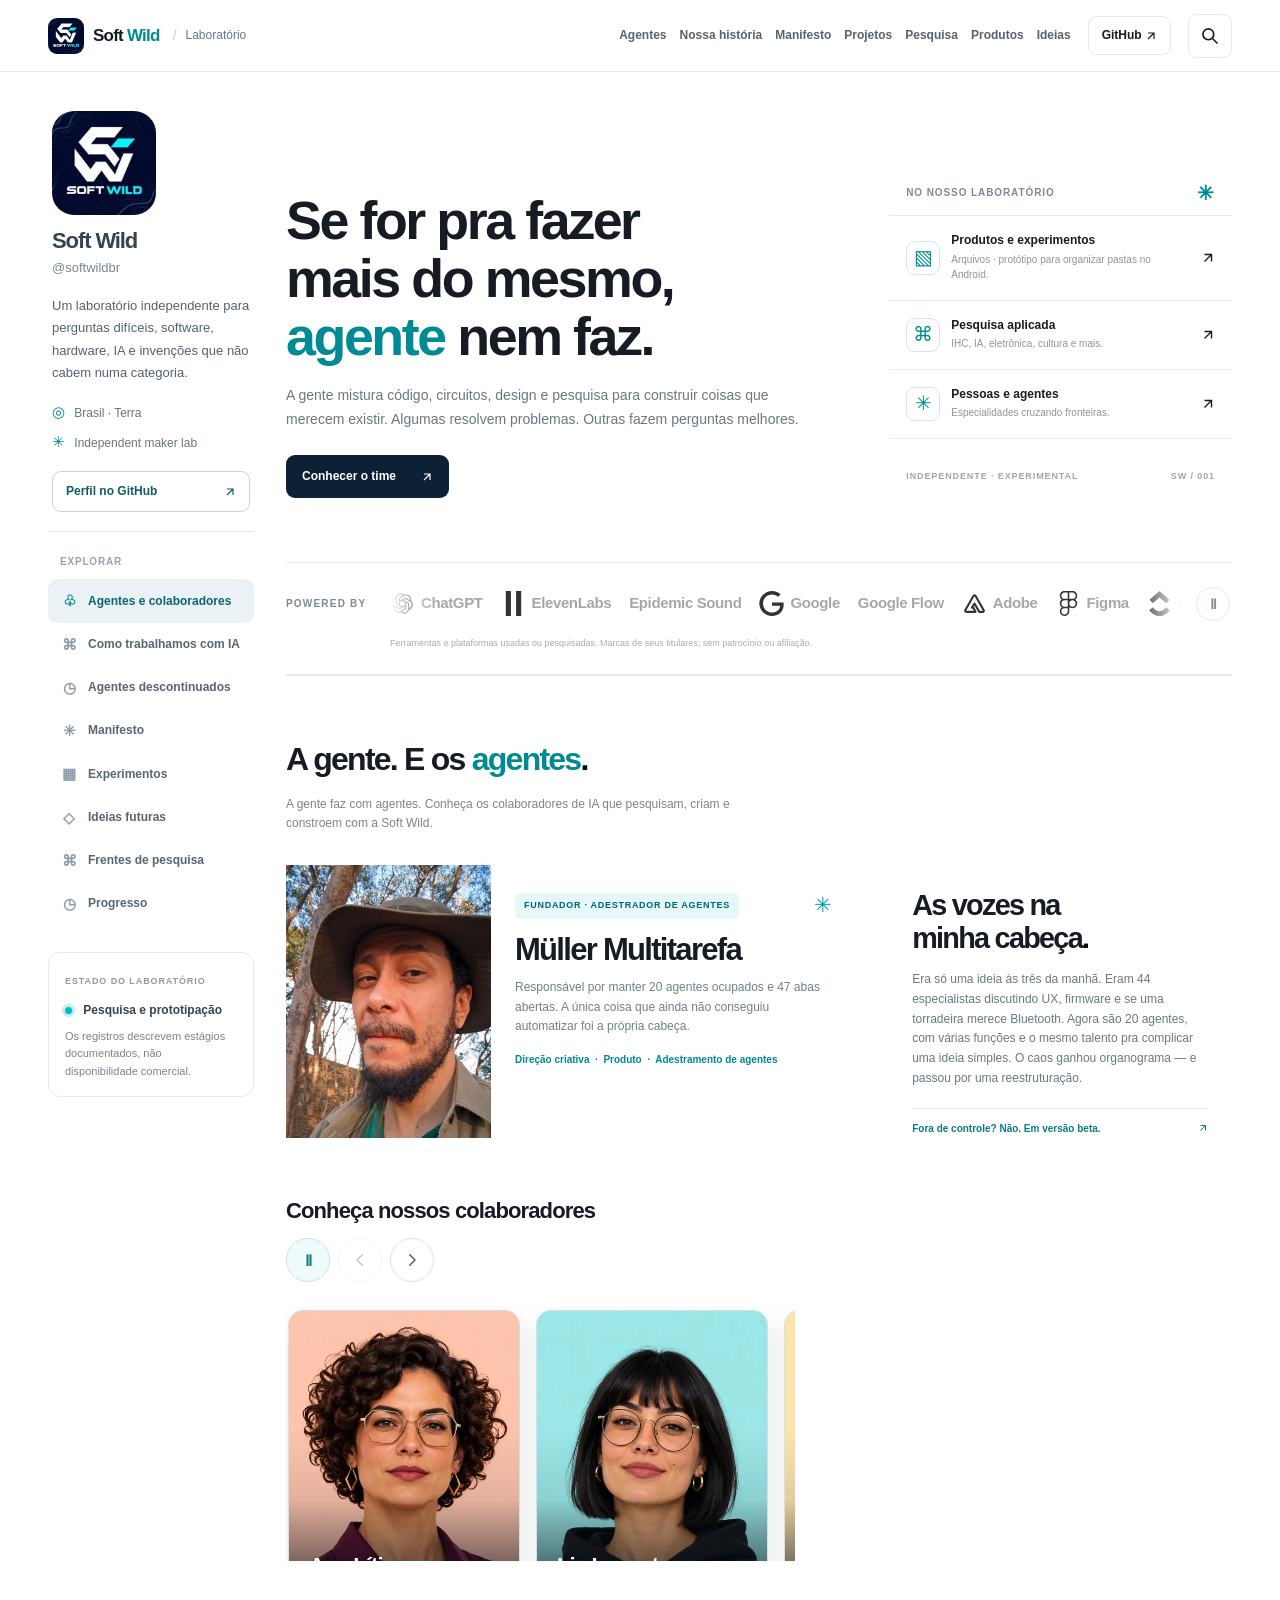
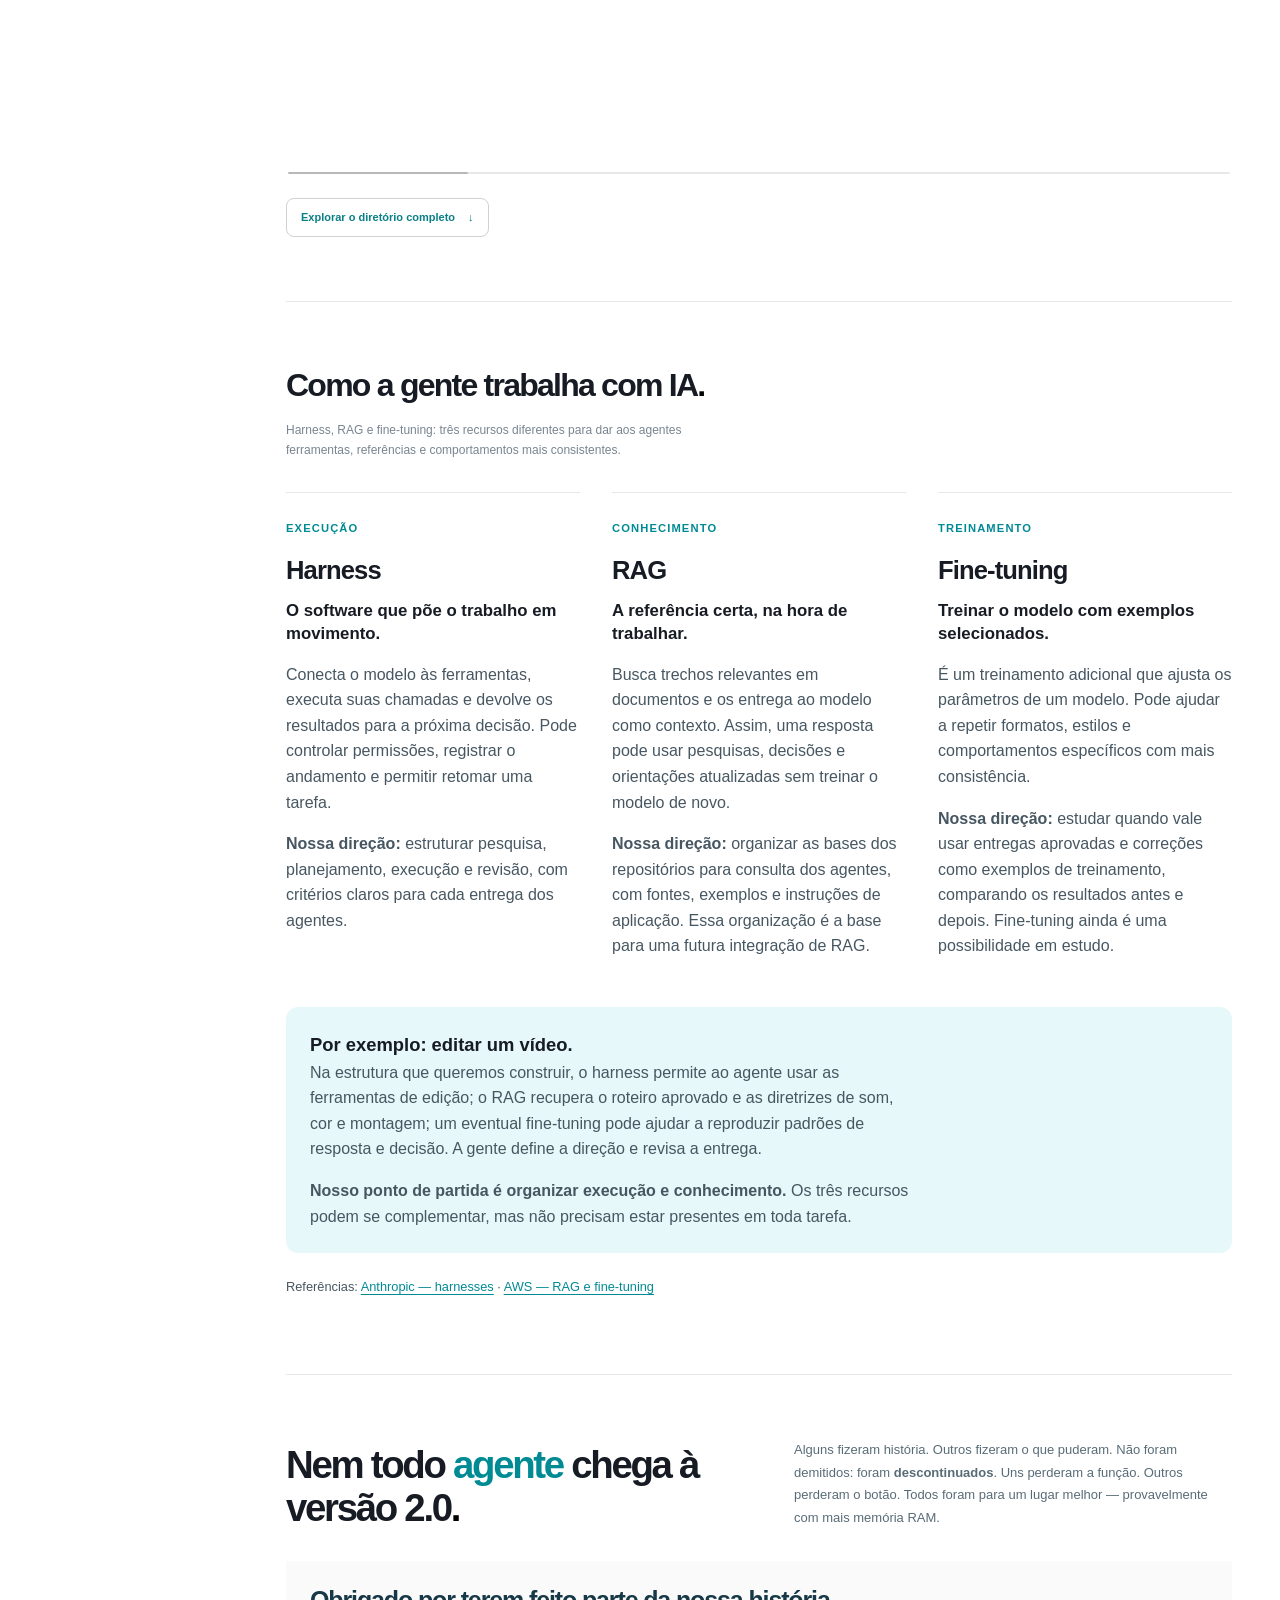
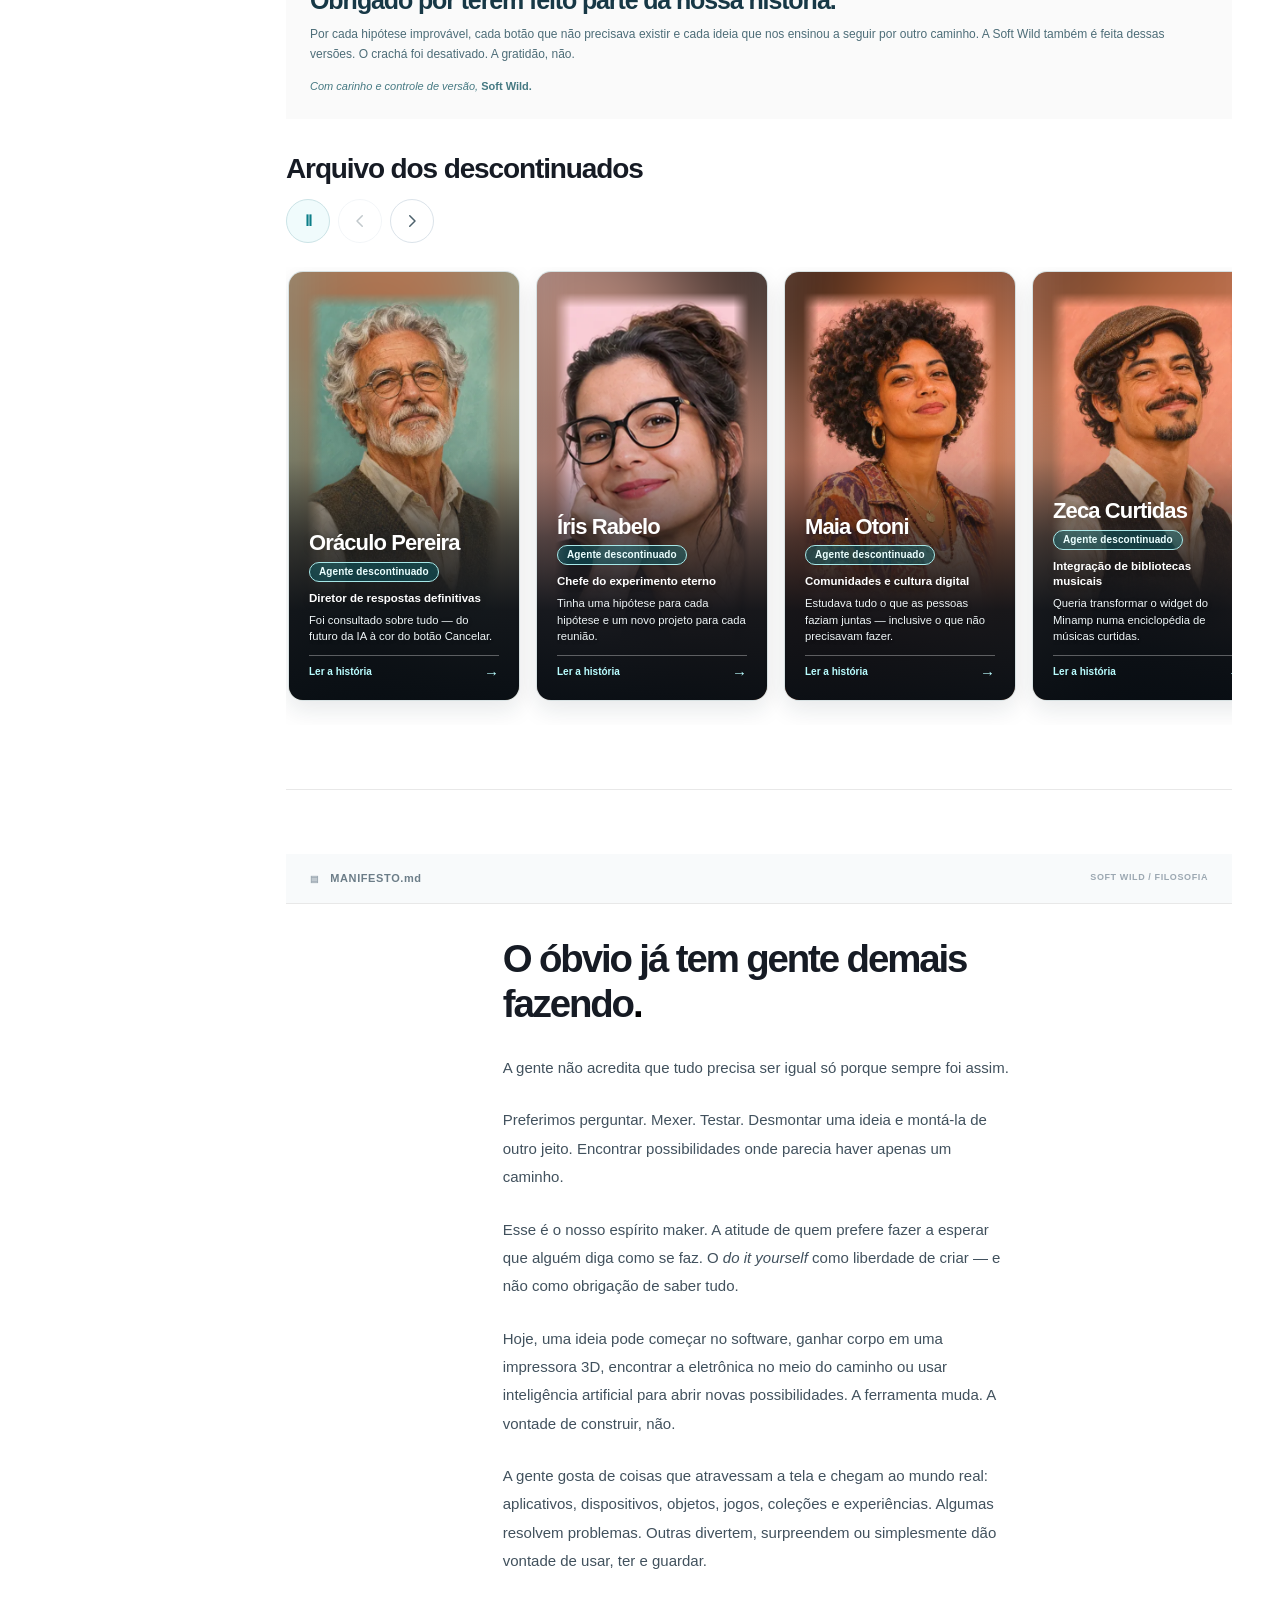
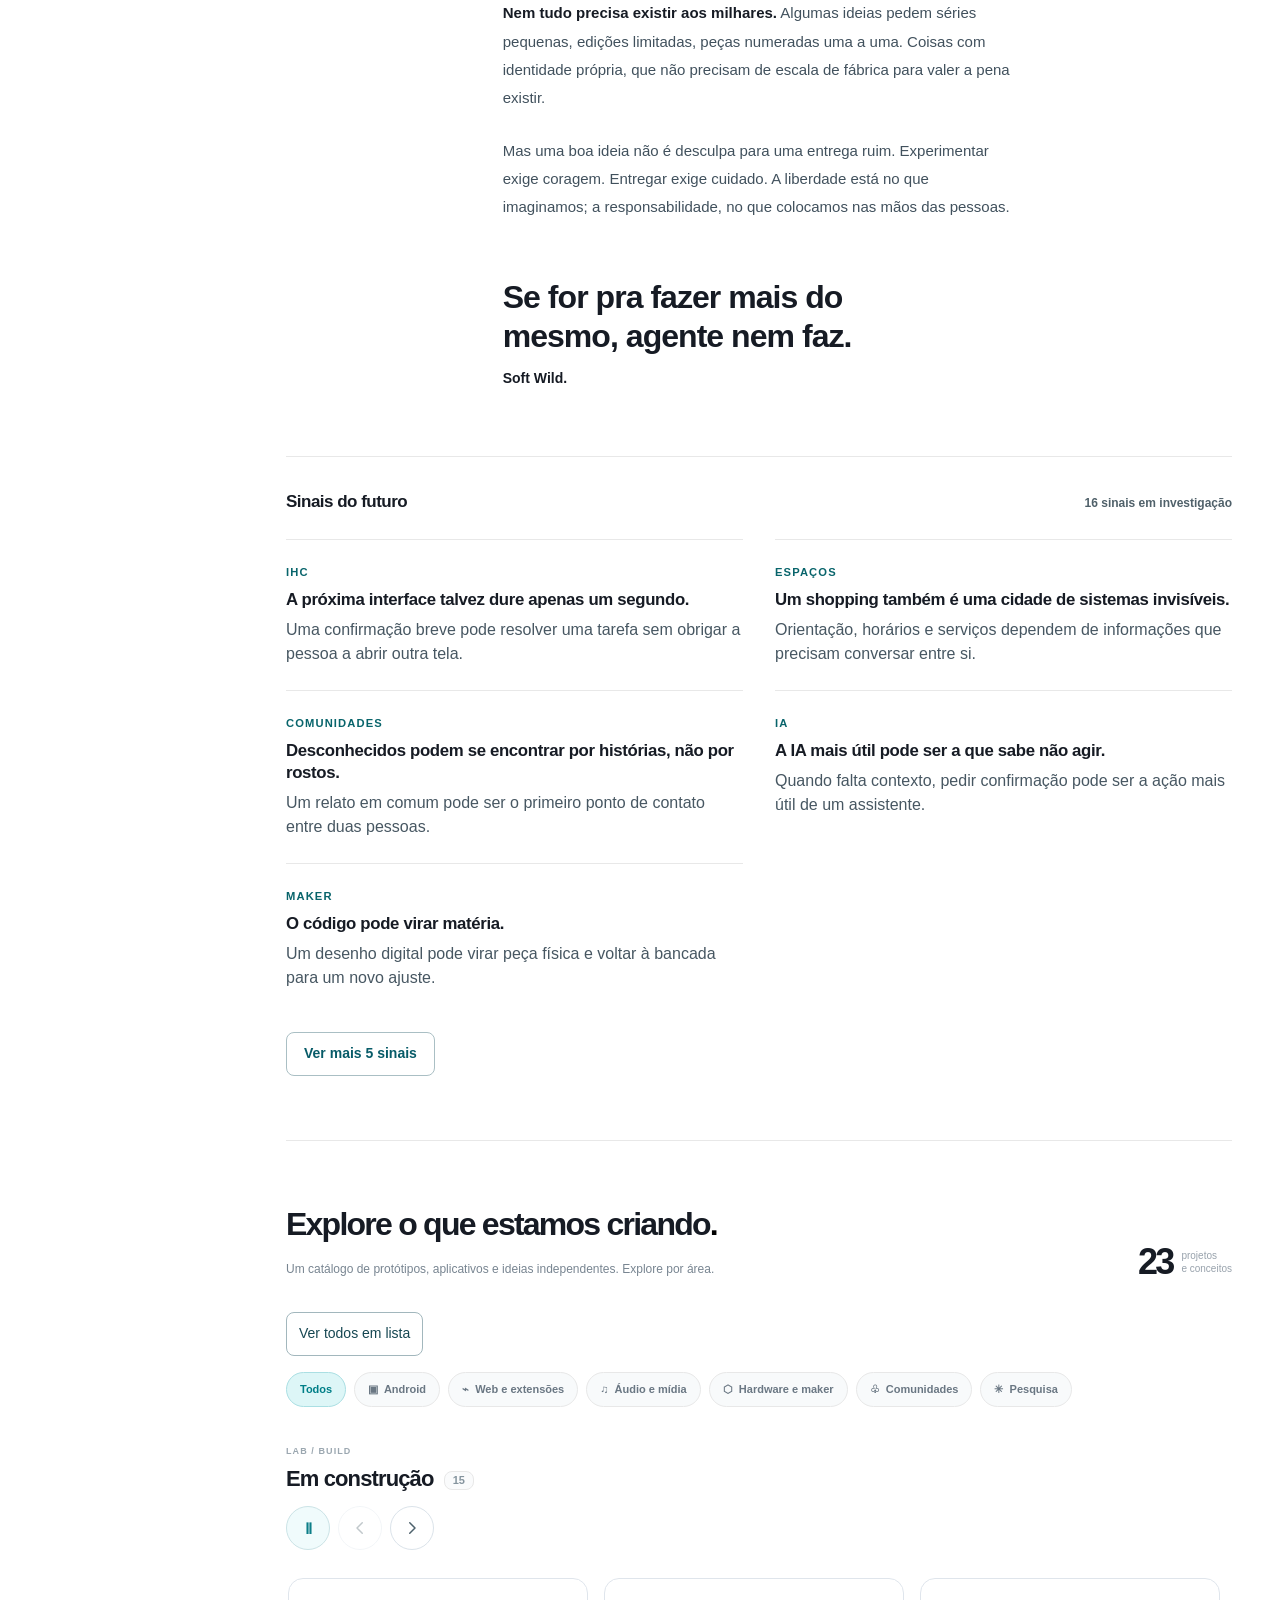
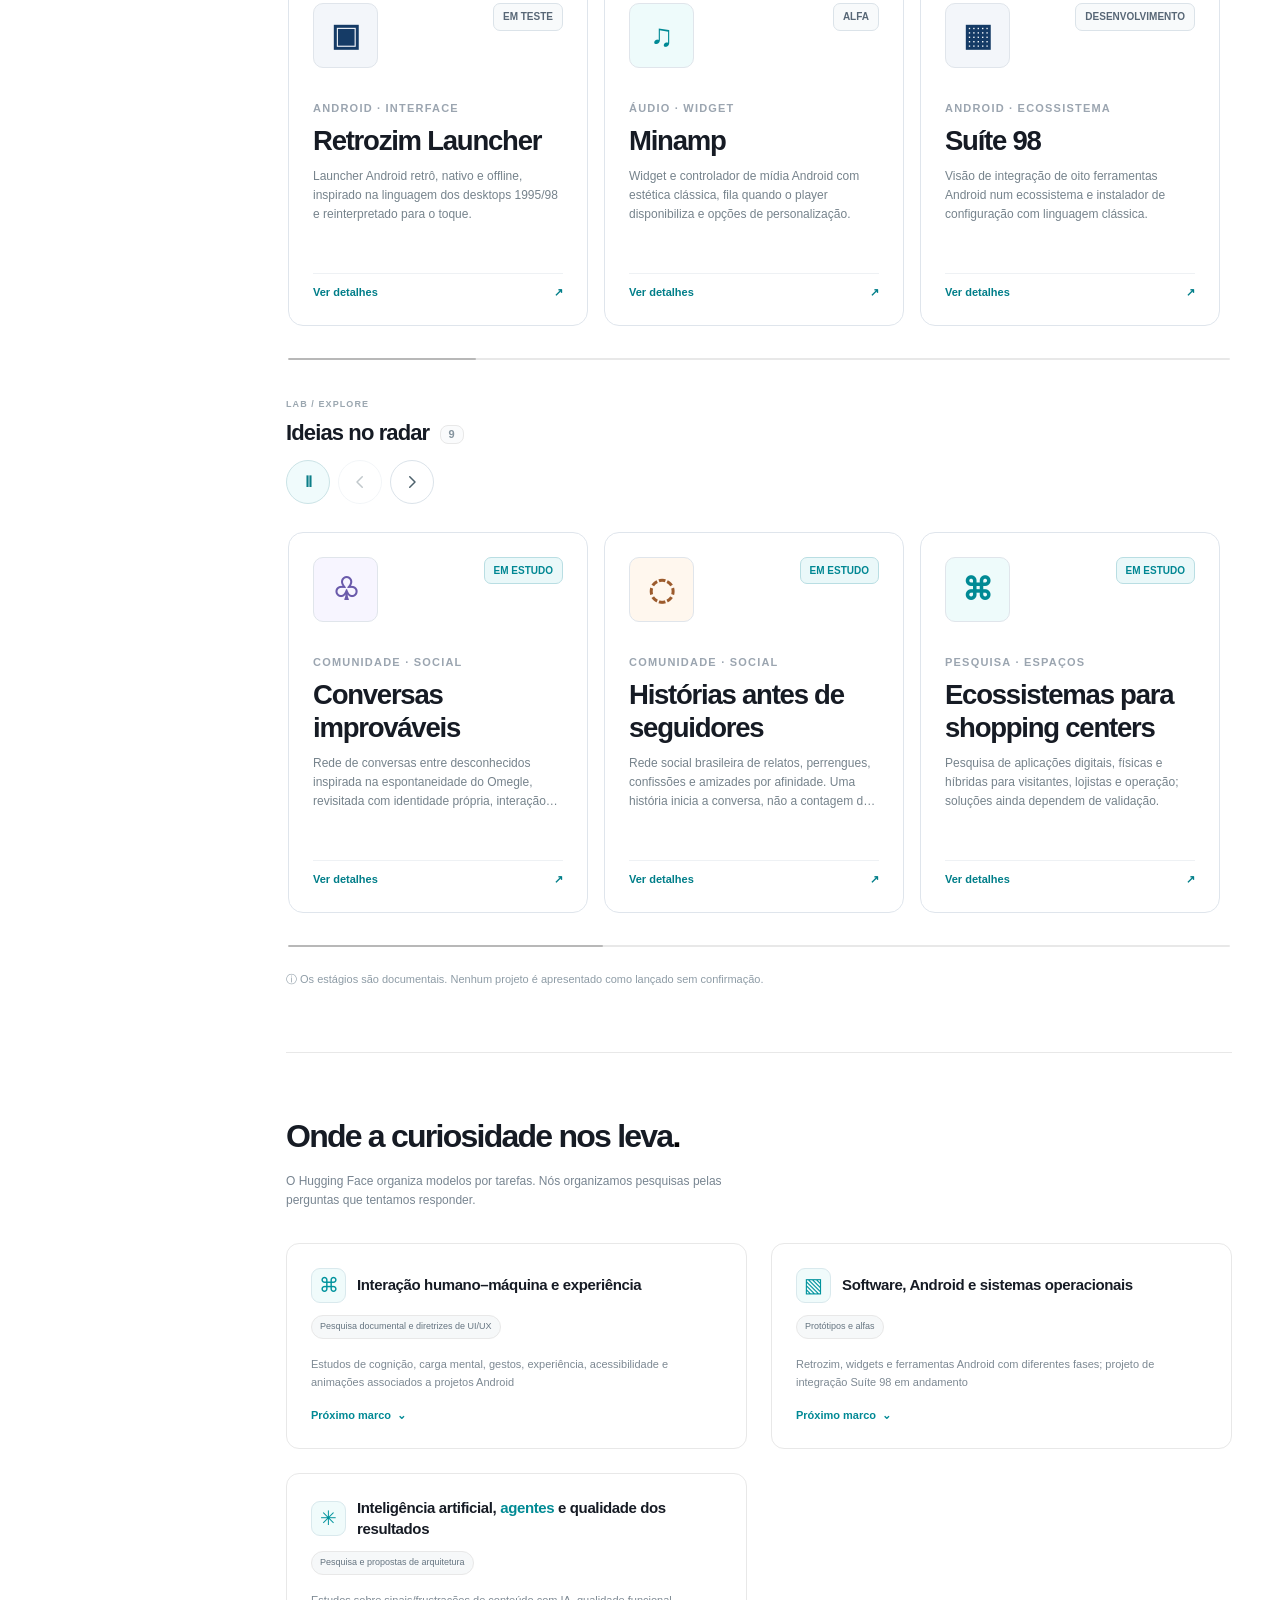
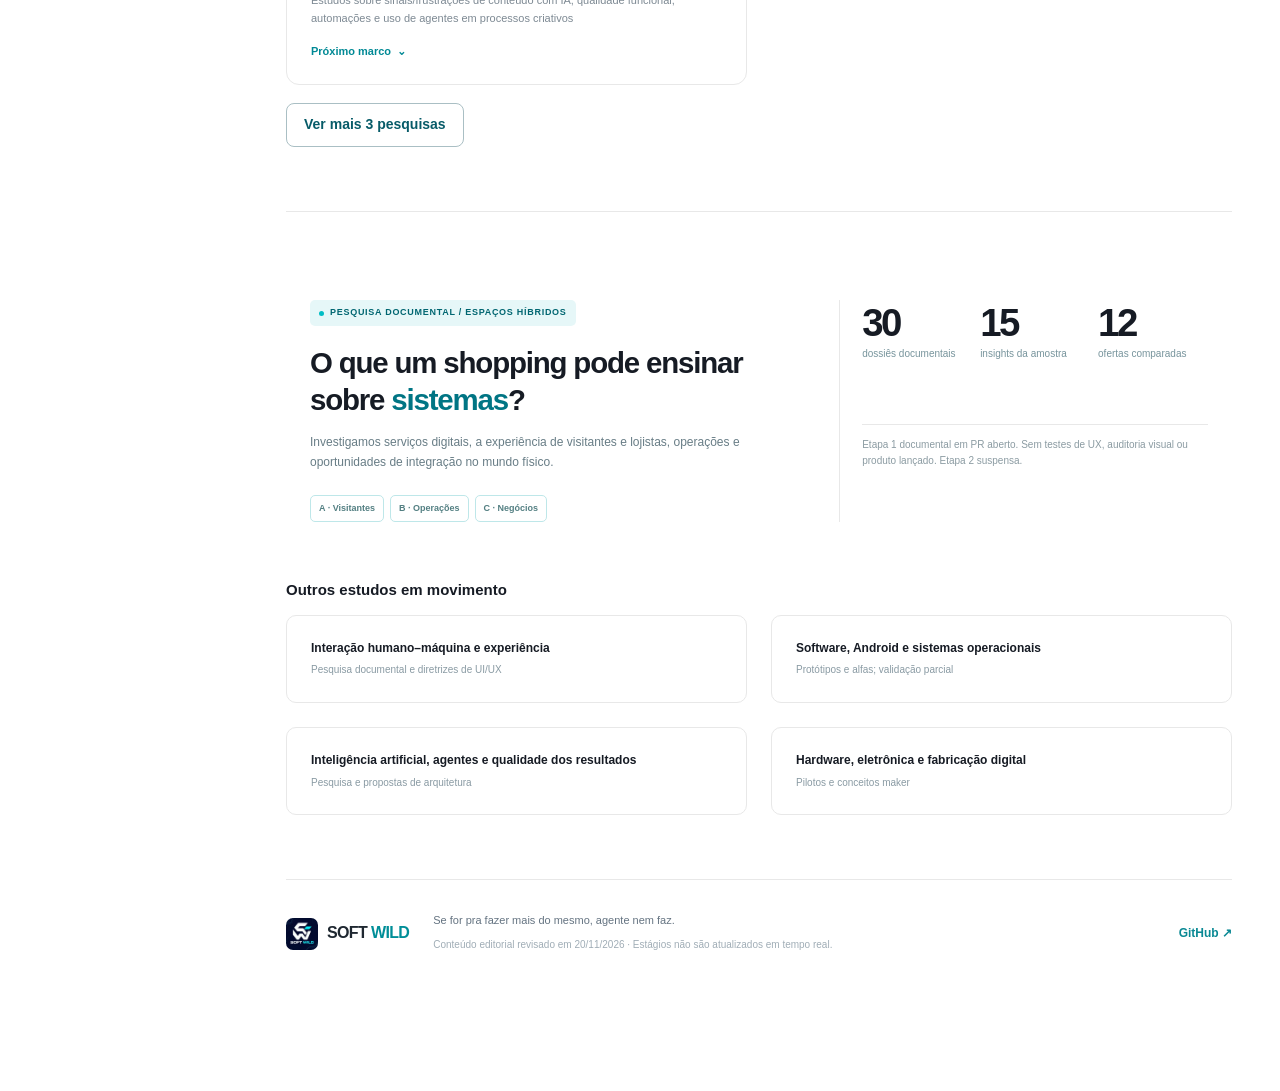
==== docs/index.html @ 76c1060a "fix(nav): tornar o menu móvel percorrível por toque e teclado" ====
<!doctype html>
<html lang="pt-BR">
<head>
  <meta charset="utf-8">
  <meta name="viewport" content="width=device-width,initial-scale=1">
  <meta name="theme-color" content="#f8fafb">
  <meta name="description" content="Soft Wild é um laboratório independente de software, hardware, inteligência artificial, design e experimentos. Se for pra fazer mais do mesmo, agente nem faz.">
  <meta property="og:title" content="Soft Wild — laboratório de ideias e invenções">
  <meta property="og:description" content="Software, hardware, IA, interfaces, pessoas e agentes. Descubra nossos projetos e pesquisas.">
  <meta property="og:type" content="website">
  <title>Soft Wild — Laboratório independente</title>
  <link rel="icon" href="./assets/softwild-logo.webp" type="image/webp">
  <link rel="stylesheet" href="./styles.css?v=23">
  <script src="./app.js?v=21" defer></script>
</head>
<body>
  <a class="skip-link" href="#conteudo">Pular para o conteúdo</a>
  <header class="topbar" id="inicio">
    <div class="topbar-inner">
      <a class="brand" href="#inicio" aria-label="Soft Wild — voltar ao início">
        <img src="./assets/softwild-logo.webp" alt="" width="36" height="36">
        <span class="brand-text">Soft <strong>Wild</strong></span>
        <span class="brand-separator">/</span><span class="brand-sub">Laboratório</span>
      </a>
      <button class="menu-toggle" id="menu-toggle" type="button" aria-controls="main-nav" aria-expanded="false" aria-label="Abrir menu"><span></span><span></span><span></span></button>
      <nav class="main-nav" id="main-nav" aria-label="Navegação principal">
        <a href="#time">Agentes</a>
        <a href="#legado">Nossa história</a>
        <a href="#manifesto">Manifesto</a>
        <a href="#explorar">Projetos</a>
        <a href="#pesquisas">Pesquisa</a>
        <a href="./produtos/">Produtos</a>
        <a href="./ideias/">Ideias</a>
      </nav>
      <a class="github-link" href="https://github.com/softwildbr" target="_blank" rel="noopener noreferrer">GitHub <svg class="action-icon" aria-hidden="true" viewBox="0 0 16 16"><path d="M4 12 12 4M4 4h8v8"/></svg></a>
      <button type="button" id="open-search" hidden aria-label="Pesquisar no site" aria-haspopup="dialog"><svg viewBox="0 0 24 24" width="20" height="20" fill="none" stroke="currentColor" stroke-width="2" aria-hidden="true"><circle cx="10" cy="10" r="6.5"/><path d="m15 15 6 6"/></svg></button>
    </div>
  </header>
  <dialog id="search-dialog" class="detail-dialog" aria-labelledby="search-title">
    <form method="dialog"><button class="search-close" aria-label="Fechar pesquisa">×</button></form>
    <h2 id="search-title">Pesquisar no site</h2>
    <label class="sr-only" for="site-search">Buscar por nome ou assunto</label>
    <input id="site-search" type="search" placeholder="Buscar por nome ou assunto" autofocus>
    <p id="search-feedback" role="status"></p>
    <ul id="search-results"></ul>
  </dialog>

  <div class="app-layout">
    <aside class="sidebar" aria-label="Perfil e seções do laboratório">
      <div class="identity">
        <img class="identity-logo" src="./assets/softwild-logo.webp" alt="Marca Soft Wild — monograma SW" width="112" height="112">
        <h2>Soft Wild</h2>
        <p class="handle">@softwildbr</p>
        <p class="identity-text">Um laboratório independente para perguntas difíceis, software, hardware, IA e invenções que não cabem numa categoria.</p>
        <div class="identity-meta"><span><span aria-hidden="true">◎</span> Brasil · Terra</span><span><span aria-hidden="true">✳</span> Independent maker lab</span></div>
        <a class="profile-link" href="https://github.com/softwildbr" target="_blank" rel="noopener noreferrer">Perfil no GitHub <svg class="action-icon" aria-hidden="true" viewBox="0 0 16 16"><path d="M4 12 12 4M4 4h8v8"/></svg></a>
      </div>
      <div class="side-sections">
        <h3>Explorar</h3>
        <a class="side-active" href="#time"><span aria-hidden="true">♧</span> Agentes e colaboradores</a>
        <a href="#como-trabalhamos"><span aria-hidden="true">⌘</span> Como trabalhamos com IA</a>
        <a href="#legado"><span aria-hidden="true">◷</span> Agentes descontinuados</a>
        <a href="#manifesto"><span aria-hidden="true">✳</span> Manifesto</a>
        <a href="#explorar"><span aria-hidden="true">▦</span> Experimentos</a>
        <a href="#futuros"><span aria-hidden="true">◇</span> Ideias futuras</a>
        <a href="#pesquisas"><span aria-hidden="true">⌘</span> Frentes de pesquisa</a>
        <a href="#progresso"><span aria-hidden="true">◷</span> Progresso</a>
      </div>
      <div class="sidebar-note"><span>ESTADO DO LABORATÓRIO</span><p><i class="status-dot" aria-hidden="true"></i> Pesquisa e prototipação</p><small>Os registros descrevem estágios documentados, não disponibilidade comercial.</small></div>
    </aside>

    <main id="conteudo" class="main">


      <section class="hero" aria-labelledby="hero-title">
        <div class="hero-text">
          <h1 id="hero-title">Se for pra fazer mais do mesmo, <span><em><span class="agent-word">agente</span></em> nem faz.</span></h1>
          <p>A gente mistura código, circuitos, design e pesquisa para construir coisas que merecem existir. Algumas resolvem problemas. Outras fazem perguntas melhores.</p>
          <div class="hero-actions"><a href="#time" class="button-primary">Conhecer o time <svg class="action-icon" aria-hidden="true" viewBox="0 0 16 16"><path d="M4 12 12 4M4 4h8v8"/></svg></a></div>
        </div>
        <div class="hero-aside" aria-label="O que você encontra aqui">
          <div class="hero-aside-head"><span>NO NOSSO LABORATÓRIO</span><span aria-hidden="true">✳</span></div>
          <a class="hero-aside-item" href="#track-prototypes"><span class="hero-aside-icon">▧</span><span><b>Produtos e experimentos</b><small>Arquivos · protótipo para organizar pastas no Android.</small></span><svg class="action-icon" aria-hidden="true" viewBox="0 0 16 16"><path d="M4 12 12 4M4 4h8v8"/></svg></a>
          <a class="hero-aside-item" href="#pesquisas"><span class="hero-aside-icon">⌘</span><span><b>Pesquisa aplicada</b><small>IHC, IA, eletrônica, cultura e mais.</small></span><svg class="action-icon" aria-hidden="true" viewBox="0 0 16 16"><path d="M4 12 12 4M4 4h8v8"/></svg></a>
          <a class="hero-aside-item" href="#time"><span class="hero-aside-icon">✳</span><span><b>Pessoas e agentes</b><small>Especialidades cruzando fronteiras.</small></span><svg class="action-icon" aria-hidden="true" viewBox="0 0 16 16"><path d="M4 12 12 4M4 4h8v8"/></svg></a>
          <div class="hero-aside-foot"><span>INDEPENDENTE · EXPERIMENTAL</span><span>SW / 001</span></div>
        </div>
      </section>

      <div class="powered-strip" aria-labelledby="powered-heading">
        <div class="powered-row">
          <span class="powered-label" id="powered-heading">POWERED BY</span>
          <div class="powered-viewport">
            <div class="powered-track" id="powered-track">
              <div class="powered-cycle" role="list" aria-label="Ferramentas e plataformas usadas ou pesquisadas pela Soft Wild">
                <span class="powered-item" role="listitem"><img src="./assets/brands/chatgpt.svg" alt="" width="28" height="28" loading="lazy" aria-hidden="true"><span>ChatGPT</span></span>
                <span class="powered-item" role="listitem"><img src="./assets/brands/elevenlabs.svg" alt="" width="28" height="28" loading="lazy" aria-hidden="true"><span>ElevenLabs</span></span>
                <span class="powered-item powered-item-wordmark" role="listitem"><span class="wordmark-name">Epidemic Sound</span><img src="https://upload.wikimedia.org/wikipedia/commons/8/8a/Epidemic_Sound_Logo_Black.svg" alt="" width="150" height="30" hidden referrerpolicy="no-referrer"></span>
                <span class="powered-item" role="listitem"><img src="./assets/brands/google.svg" alt="" width="28" height="28" loading="lazy" aria-hidden="true"><span>Google</span></span>
                <span class="powered-item powered-item-wordmark" role="listitem"><span class="wordmark-name">Google Flow</span><img src="https://upload.wikimedia.org/wikipedia/commons/5/52/Google_Flow_logo.svg" alt="" width="80" height="30" hidden referrerpolicy="no-referrer"></span>
                <span class="powered-item" role="listitem"><img src="./assets/brands/adobe.svg" alt="" width="28" height="28" loading="lazy" aria-hidden="true"><span>Adobe</span></span>
                <span class="powered-item" role="listitem"><img src="./assets/brands/figma.svg" alt="" width="28" height="28" loading="lazy" aria-hidden="true"><span>Figma</span></span>
                <span class="powered-item" role="listitem"><img src="./assets/brands/clickup.svg" alt="" width="28" height="28" loading="lazy" aria-hidden="true"><span>ClickUp</span></span>
                <span class="powered-item" role="listitem"><img src="./assets/brands/higgsfield.svg" alt="" width="28" height="28" loading="lazy" aria-hidden="true"><span>Higgsfield</span></span>
                <span class="powered-item" role="listitem"><img src="./assets/brands/huggingface.svg" alt="" width="28" height="28" loading="lazy" aria-hidden="true"><span>Hugging Face</span></span>
              </div>
              <div class="powered-cycle" aria-hidden="true">
                <span class="powered-item" role="listitem"><img src="./assets/brands/chatgpt.svg" alt="" width="28" height="28" loading="lazy" aria-hidden="true"><span>ChatGPT</span></span>
                <span class="powered-item" role="listitem"><img src="./assets/brands/elevenlabs.svg" alt="" width="28" height="28" loading="lazy" aria-hidden="true"><span>ElevenLabs</span></span>
                <span class="powered-item powered-item-wordmark" role="listitem"><span class="wordmark-name">Epidemic Sound</span><img src="https://upload.wikimedia.org/wikipedia/commons/8/8a/Epidemic_Sound_Logo_Black.svg" alt="" width="150" height="30" hidden referrerpolicy="no-referrer"></span>
                <span class="powered-item" role="listitem"><img src="./assets/brands/google.svg" alt="" width="28" height="28" loading="lazy" aria-hidden="true"><span>Google</span></span>
                <span class="powered-item powered-item-wordmark" role="listitem"><span class="wordmark-name">Google Flow</span><img src="https://upload.wikimedia.org/wikipedia/commons/5/52/Google_Flow_logo.svg" alt="" width="80" height="30" hidden referrerpolicy="no-referrer"></span>
                <span class="powered-item" role="listitem"><img src="./assets/brands/adobe.svg" alt="" width="28" height="28" loading="lazy" aria-hidden="true"><span>Adobe</span></span>
                <span class="powered-item" role="listitem"><img src="./assets/brands/figma.svg" alt="" width="28" height="28" loading="lazy" aria-hidden="true"><span>Figma</span></span>
                <span class="powered-item" role="listitem"><img src="./assets/brands/clickup.svg" alt="" width="28" height="28" loading="lazy" aria-hidden="true"><span>ClickUp</span></span>
                <span class="powered-item" role="listitem"><img src="./assets/brands/higgsfield.svg" alt="" width="28" height="28" loading="lazy" aria-hidden="true"><span>Higgsfield</span></span>
                <span class="powered-item" role="listitem"><img src="./assets/brands/huggingface.svg" alt="" width="28" height="28" loading="lazy" aria-hidden="true"><span>Hugging Face</span></span>
              </div>
            </div>
          </div>
          <button class="powered-pause" type="button" id="powered-toggle" aria-pressed="false" aria-label="Pausar o movimento das marcas" title="Pausar a faixa">Ⅱ</button>
        </div>
        <p class="powered-note">Ferramentas e plataformas usadas ou pesquisadas. Marcas de seus titulares; sem patrocínio ou afiliação.</p>
      </div>

      <section class="team-section" id="time" aria-labelledby="team-title">
        <div class="section-heading-row"><div><h2 id="team-title">A gente. E os <span class="agent-word">agentes</span><span class="sentence-period">.</span></h2><p>A gente faz com agentes. Conheça os colaboradores de IA que pesquisam, criam e constroem com a Soft Wild.</p></div></div>
        <p class="mobile-profile">Soft Wild é um laboratório independente de software, hardware e IA no Brasil. <a href="https://github.com/softwildbr">Perfil no GitHub</a></p>
        <div class="leadership-grid">
          <article class="founder-card">
          <div class="founder-photo"><img src="./assets/muller.webp" alt="Müller, fundador da Soft Wild, em fotografia ao ar livre" width="280" height="280" loading="lazy"></div>
          <div class="founder-text"><div class="founder-top"><span class="micro-tag">FUNDADOR · ADESTRADOR DE AGENTES</span><span class="founder-symbol" aria-hidden="true">✳</span></div><h3>Müller Multitarefa</h3><p>Responsável por manter 20 agentes ocupados e 47 abas abertas. A única coisa que ainda não conseguiu automatizar foi a própria cabeça.</p><span class="founder-skills">Direção criativa &nbsp;·&nbsp; Produto &nbsp;·&nbsp; Adestramento de agentes</span></div>
        </article>
          <article class="voices-card" aria-labelledby="voices-title">

            <h3 id="voices-title">As vozes na <br>minha cabeça<span class="sentence-period">.</span></h3>
            <p>Era só uma ideia às três da manhã. Eram 44 especialistas discutindo UX, firmware e se uma torradeira merece Bluetooth. Agora são 20 agentes, com várias funções e o mesmo talento pra complicar uma ideia simples. O caos ganhou organograma — e passou por uma reestruturação.</p>
            <div class="voices-foot"><span>Fora de controle? Não. Em versão beta.</span><svg class="action-icon" aria-hidden="true" viewBox="0 0 16 16"><path d="M4 12 12 4M4 4h8v8"/></svg></div>
          </article>
        </div>
        <div class="carousel-heading team-heading">
          <div><h3>Conheça nossos colaboradores</h3></div>
          <div class="carousel-actions"><button type="button" class="autoplay-toggle" data-auto="agents" aria-pressed="false" aria-label="Pausar autoplay dos agentes" title="Pausar animação automática">Ⅱ</button><button type="button" class="slide-arrow" data-for="agents" data-dir="-1" aria-label="Ver agentes anteriores"><svg viewBox="0 0 24 24" aria-hidden="true"><path d="m15 5-7 7 7 7"/></svg></button><button type="button" class="slide-arrow" data-for="agents" data-dir="1" aria-label="Ver próximos agentes"><svg viewBox="0 0 24 24" aria-hidden="true"><path d="m9 5 7 7-7 7"/></svg></button></div>
        </div>
        <div class="agent-track" id="track-agents" tabindex="0" role="region" aria-roledescription="carrossel" aria-label="20 agentes de IA: navegue deslizando ou com as setas">
<article class="agent-card" aria-label="Agente de IA: Ana Lítica">
    <div class="agent-media"><img class="agent-portrait" src="./assets/agents/cards/ana-litica.webp" alt="Retrato ilustrado de Ana Lítica" width="928" height="1720" loading="lazy" decoding="async"></div>
    <div class="agent-caption"><h4>Ana Lítica</h4>
      <span class="agent-badge">Agente de IA</span><div class="agent-role">Pesquisa, mercado e evidências</div>
      <p class="agent-description">Cruza pesquisas, tendências e concorrentes para orientar escolhas com evidências, não achismos.</p>
      <button type="button" class="agent-detail" data-agent="0" aria-label="Ver a descrição completa de Ana Lítica">Conhecer o trabalho <span aria-hidden="true">→</span></button>
    </div></article>
<article class="agent-card" aria-label="Agente de IA: Zeca Escuta">
    <div class="agent-media"><img class="agent-portrait" src="./assets/agents/cards/zeca-escuta.webp" alt="Retrato ilustrado de Zeca Escuta" width="928" height="1720" loading="lazy" decoding="async"></div>
    <div class="agent-caption"><h4>Zeca Escuta</h4>
      <span class="agent-badge">Agente de IA</span><div class="agent-role">Comunidades, entrevistas e cultura</div>
      <p class="agent-description">Escuta comunidades, entrevista pessoas e identifica comportamentos que valem ser investigados.</p>
      <button type="button" class="agent-detail" data-agent="1" aria-label="Ver a descrição completa de Zeca Escuta">Conhecer o trabalho <span aria-hidden="true">→</span></button>
    </div></article>
<article class="agent-card" aria-label="Agente de IA: Jana Jornada">
    <div class="agent-media"><img class="agent-portrait" src="./assets/agents/cards/jana-jornada.webp" alt="Retrato ilustrado de Jana Jornada" width="928" height="1720" loading="lazy" decoding="async"></div>
    <div class="agent-caption"><h4>Jana Jornada</h4>
      <span class="agent-badge">Agente de IA</span><div class="agent-role">UX, interação e acessibilidade</div>
      <p class="agent-description">Pesquisa jornadas e acessibilidade para que interfaces sejam claras e possíveis de usar.</p>
      <button type="button" class="agent-detail" data-agent="2" aria-label="Ver a descrição completa de Jana Jornada">Conhecer o trabalho <span aria-hidden="true">→</span></button>
    </div></article>
<article class="agent-card" aria-label="Agente de IA: Lia Layout">
    <div class="agent-media"><img class="agent-portrait" src="./assets/agents/cards/lia-layout.webp" alt="Retrato ilustrado de Lia Layout" width="928" height="1720" loading="lazy" decoding="async"></div>
    <div class="agent-caption"><h4>Lia Layout</h4>
      <span class="agent-badge">Agente de IA</span><div class="agent-role">UI, tipografia e design systems</div>
      <p class="agent-description">Organiza componentes e telas para unir personalidade visual, consistência e legibilidade.</p>
      <button type="button" class="agent-detail" data-agent="3" aria-label="Ver a descrição completa de Lia Layout">Conhecer o trabalho <span aria-hidden="true">→</span></button>
    </div></article>
<article class="agent-card" aria-label="Agente de IA: Mara Movimento">
    <div class="agent-media"><img class="agent-portrait" src="./assets/agents/cards/mara-movimento.webp" alt="Retrato ilustrado de Mara Movimento" width="928" height="1720" loading="lazy" decoding="async"></div>
    <div class="agent-caption"><h4>Mara Movimento</h4>
      <span class="agent-badge">Agente de IA</span><div class="agent-role">Motion e microinterações</div>
      <p class="agent-description">Cria animações e feedback visual que explicam ações e dão ritmo às interfaces.</p>
      <button type="button" class="agent-detail" data-agent="4" aria-label="Ver a descrição completa de Mara Movimento">Conhecer o trabalho <span aria-hidden="true">→</span></button>
    </div></article>
<article class="agent-card" aria-label="Agente de IA: Beto Backend">
    <div class="agent-media"><img class="agent-portrait" src="./assets/agents/cards/beto-backend.webp" alt="Retrato ilustrado de Beto Backend" width="928" height="1720" loading="lazy" decoding="async"></div>
    <div class="agent-caption"><h4>Beto Backend</h4>
      <span class="agent-badge">Agente de IA</span><div class="agent-role">Arquitetura, web e integrações</div>
      <p class="agent-description">Conecta código, APIs e sistemas sem deixar a arquitetura virar um labirinto.</p>
      <button type="button" class="agent-detail" data-agent="5" aria-label="Ver a descrição completa de Beto Backend">Conhecer o trabalho <span aria-hidden="true">→</span></button>
    </div></article>
<article class="agent-card" aria-label="Agente de IA: André Androide">
    <div class="agent-media"><img class="agent-portrait" src="./assets/agents/cards/andre-androide.webp" alt="Retrato ilustrado de André Androide" width="928" height="1720" loading="lazy" decoding="async"></div>
    <div class="agent-caption"><h4>André Androide</h4>
      <span class="agent-badge">Agente de IA</span><div class="agent-role">Android, launchers e widgets</div>
      <p class="agent-description">Desenvolve interfaces Android e trabalha com permissões, launchers e widgets.</p>
      <button type="button" class="agent-detail" data-agent="6" aria-label="Ver a descrição completa de André Androide">Conhecer o trabalho <span aria-hidden="true">→</span></button>
    </div></article>
<article class="agent-card" aria-label="Agente de IA: Zilda Firewall">
    <div class="agent-media"><img class="agent-portrait" src="./assets/agents/cards/zilda-firewall.webp" alt="Retrato ilustrado de Zilda Firewall" width="928" height="1720" loading="lazy" decoding="async"></div>
    <div class="agent-caption"><h4>Zilda Firewall</h4>
      <span class="agent-badge">Agente de IA</span><div class="agent-role">Segurança, testes e performance</div>
      <p class="agent-description">Protege dados, mede desempenho e encontra falhas antes de elas virarem recurso.</p>
      <button type="button" class="agent-detail" data-agent="7" aria-label="Ver a descrição completa de Zilda Firewall">Conhecer o trabalho <span aria-hidden="true">→</span></button>
    </div></article>
<article class="agent-card" aria-label="Agente de IA: Orlando Orquestra">
    <div class="agent-media"><img class="agent-portrait" src="./assets/agents/cards/orlando-orquestra.webp" alt="Retrato ilustrado de Orlando Orquestra" width="928" height="1720" loading="lazy" decoding="async"></div>
    <div class="agent-caption"><h4>Orlando Orquestra</h4>
      <span class="agent-badge">Agente de IA</span><div class="agent-role">Agentes, conhecimento e avaliação</div>
      <p class="agent-description">Organiza equipes de IA, documentos e critérios para que agentes saibam o que fazer.</p>
      <button type="button" class="agent-detail" data-agent="8" aria-label="Ver a descrição completa de Orlando Orquestra">Conhecer o trabalho <span aria-hidden="true">→</span></button>
    </div></article>
<article class="agent-card" aria-label="Agente de IA: Malu Multimodal">
    <div class="agent-media"><img class="agent-portrait" src="./assets/agents/cards/malu-multimodal.webp" alt="Retrato ilustrado de Malu Multimodal" width="928" height="1720" loading="lazy" decoding="async"></div>
    <div class="agent-caption"><h4>Malu Multimodal</h4>
      <span class="agent-badge">Agente de IA</span><div class="agent-role">IA de texto, imagem, áudio e vídeo</div>
      <p class="agent-description">Combina modalidades de IA para transformar informação em criação e análise.</p>
      <button type="button" class="agent-detail" data-agent="9" aria-label="Ver a descrição completa de Malu Multimodal">Conhecer o trabalho <span aria-hidden="true">→</span></button>
    </div></article>
<article class="agent-card" aria-label="Agente de IA: Otto Mático">
    <div class="agent-media"><img class="agent-portrait" src="./assets/agents/cards/otto-matico.webp" alt="Retrato ilustrado de Otto Mático" width="928" height="1720" loading="lazy" decoding="async"></div>
    <div class="agent-caption"><h4>Otto Mático</h4>
      <span class="agent-badge">Agente de IA</span><div class="agent-role">Automação e fluxos supervisionados</div>
      <p class="agent-description">Automatiza tarefas repetitivas sem automatizar também os erros.</p>
      <button type="button" class="agent-detail" data-agent="10" aria-label="Ver a descrição completa de Otto Mático">Conhecer o trabalho <span aria-hidden="true">→</span></button>
    </div></article>
<article class="agent-card" aria-label="Agente de IA: Ciro Circuito">
    <div class="agent-media"><img class="agent-portrait" src="./assets/agents/cards/ciro-circuito.webp" alt="Retrato ilustrado de Ciro Circuito" width="928" height="1720" loading="lazy" decoding="async"></div>
    <div class="agent-caption"><h4>Ciro Circuito</h4>
      <span class="agent-badge">Agente de IA</span><div class="agent-role">Eletrônica, firmware e IoT</div>
      <p class="agent-description">Faz sensores, circuitos e dispositivos conectados conversarem com o mundo físico.</p>
      <button type="button" class="agent-detail" data-agent="11" aria-label="Ver a descrição completa de Ciro Circuito">Conhecer o trabalho <span aria-hidden="true">→</span></button>
    </div></article>
<article class="agent-card" aria-label="Agente de IA: Artur Encaixe">
    <div class="agent-media"><img class="agent-portrait" src="./assets/agents/cards/artur-encaixe.webp" alt="Retrato ilustrado de Artur Encaixe" width="928" height="1720" loading="lazy" decoding="async"></div>
    <div class="agent-caption"><h4>Artur Encaixe</h4>
      <span class="agent-badge">Agente de IA</span><div class="agent-role">Produto físico, 3D e prototipagem</div>
      <p class="agent-description">Transforma formas, peças e materiais em protótipos que realmente encaixam.</p>
      <button type="button" class="agent-detail" data-agent="12" aria-label="Ver a descrição completa de Artur Encaixe">Conhecer o trabalho <span aria-hidden="true">→</span></button>
    </div></article>
<article class="agent-card" aria-label="Agente de IA: Arlete Arte-Final">
    <div class="agent-media"><img class="agent-portrait" src="./assets/agents/cards/arlete-arte-final.webp" alt="Retrato ilustrado de Arlete Arte-Final" width="928" height="1720" loading="lazy" decoding="async"></div>
    <div class="agent-caption"><h4>Arlete Arte-Final</h4>
      <span class="agent-badge">Agente de IA</span><div class="agent-role">Direção de arte e experiência física</div>
      <p class="agent-description">Cria identidades, embalagens e peças visuais que não parecem genéricas.</p>
      <button type="button" class="agent-detail" data-agent="13" aria-label="Ver a descrição completa de Arlete Arte-Final">Conhecer o trabalho <span aria-hidden="true">→</span></button>
    </div></article>
<article class="agent-card" aria-label="Agente de IA: Nara Tiva">
    <div class="agent-media"><img class="agent-portrait" src="./assets/agents/cards/nara-tiva.webp" alt="Retrato ilustrado de Nara Tiva" width="928" height="1720" loading="lazy" decoding="async"></div>
    <div class="agent-caption"><h4>Nara Tiva</h4>
      <span class="agent-badge">Agente de IA</span><div class="agent-role">Narrativa, microcopy e linguagem</div>
      <p class="agent-description">Transforma ideias técnicas em histórias, textos e mensagens com personalidade.</p>
      <button type="button" class="agent-detail" data-agent="14" aria-label="Ver a descrição completa de Nara Tiva">Conhecer o trabalho <span aria-hidden="true">→</span></button>
    </div></article>
<article class="agent-card" aria-label="Agente de IA: Léo Loop">
    <div class="agent-media"><img class="agent-portrait" src="./assets/agents/cards/leo-loop.webp" alt="Retrato ilustrado de Léo Loop" width="928" height="1720" loading="lazy" decoding="async"></div>
    <div class="agent-caption"><h4>Léo Loop</h4>
      <span class="agent-badge">Agente de IA</span><div class="agent-role">Vídeo, montagem e motion graphics</div>
      <p class="agent-description">Planeja cenas, montagem e animação para contar histórias com ritmo e precisão.</p>
      <button type="button" class="agent-detail" data-agent="15" aria-label="Ver a descrição completa de Léo Loop">Conhecer o trabalho <span aria-hidden="true">→</span></button>
    </div></article>
<article class="agent-card" aria-label="Agente de IA: Sônia Decibéis">
    <div class="agent-media"><img class="agent-portrait" src="./assets/agents/cards/sonia-decibeis.webp" alt="Retrato ilustrado de Sônia Decibéis" width="928" height="1720" loading="lazy" decoding="async"></div>
    <div class="agent-caption"><h4>Sônia Decibéis</h4>
      <span class="agent-badge">Agente de IA</span><div class="agent-role">Som, música e sonorização</div>
      <p class="agent-description">Constrói ambientes sonoros, trilhas e efeitos que fazem cada cena ganhar vida.</p>
      <button type="button" class="agent-detail" data-agent="16" aria-label="Ver a descrição completa de Sônia Decibéis">Conhecer o trabalho <span aria-hidden="true">→</span></button>
    </div></article>
<article class="agent-card" aria-label="Agente de IA: Priscila Prioridade">
    <div class="agent-media"><img class="agent-portrait" src="./assets/agents/cards/priscila-prioridade.webp" alt="Retrato ilustrado de Priscila Prioridade" width="928" height="1720" loading="lazy" decoding="async"></div>
    <div class="agent-caption"><h4>Priscila Prioridade</h4>
      <span class="agent-badge">Agente de IA</span><div class="agent-role">Produto, preços e viabilidade</div>
      <p class="agent-description">Define o que vale construir, quanto custa e o que pode esperar.</p>
      <button type="button" class="agent-detail" data-agent="17" aria-label="Ver a descrição completa de Priscila Prioridade">Conhecer o trabalho <span aria-hidden="true">→</span></button>
    </div></article>
<article class="agent-card" aria-label="Agente de IA: Naldo Métricas">
    <div class="agent-media"><img class="agent-portrait" src="./assets/agents/cards/naldo-metricas.webp" alt="Retrato ilustrado de Naldo Métricas" width="928" height="1720" loading="lazy" decoding="async"></div>
    <div class="agent-caption"><h4>Naldo Métricas</h4>
      <span class="agent-badge">Agente de IA</span><div class="agent-role">Growth, testes e lançamentos</div>
      <p class="agent-description">Mede aquisição, retenção e resultados para não confundir barulho com progresso.</p>
      <button type="button" class="agent-detail" data-agent="18" aria-label="Ver a descrição completa de Naldo Métricas">Conhecer o trabalho <span aria-hidden="true">→</span></button>
    </div></article>
<article class="agent-card" aria-label="Agente de IA: Vivi Vitrine">
    <div class="agent-media"><img class="agent-portrait" src="./assets/agents/cards/vivi-vitrine.webp" alt="Retrato ilustrado de Vivi Vitrine" width="928" height="1720" loading="lazy" decoding="async"></div>
    <div class="agent-caption"><h4>Vivi Vitrine</h4>
      <span class="agent-badge">Agente de IA</span><div class="agent-role">Varejo, shoppings e operações</div>
      <p class="agent-description">Investiga como visitantes, lojistas e serviços se encontram nos espaços físicos.</p>
      <button type="button" class="agent-detail" data-agent="19" aria-label="Ver a descrição completa de Vivi Vitrine">Conhecer o trabalho <span aria-hidden="true">→</span></button>
    </div></article>
        </div>
        <div class="scroll-track-progress"><span id="progress-agents"></span></div>

        <div class="team-directory-tools"><button type="button" class="outline-button" id="show-directory" aria-controls="agent-directory" aria-expanded="false">Explorar o diretório completo <span aria-hidden="true">↓</span></button></div>
        <div class="agent-directory" id="agent-directory" hidden>
          <div class="directory-toolbar"><label for="agent-area">Filtrar por núcleo</label><select id="agent-area"><option value="todos">Todos os núcleos</option></select></div>
          <div class="directory-grid" id="directory-grid"></div>
        </div>
      </section>

      <section class="ai-method-section" id="como-trabalhamos" aria-labelledby="ai-method-title">
        <div class="section-heading-row"><div><h2 id="ai-method-title">Como a gente trabalha com IA<span class="sentence-period">.</span></h2><p>Harness, RAG e fine-tuning: três recursos diferentes para dar aos agentes ferramentas, referências e comportamentos mais consistentes.</p></div></div>
        <div class="ai-method-grid">
          <article>
            <span class="ai-method-label">EXECUÇÃO</span>
            <h3>Harness</h3><h4>O software que põe o trabalho em movimento.</h4>
            <p>Conecta o modelo às ferramentas, executa suas chamadas e devolve os resultados para a próxima decisão. Pode controlar permissões, registrar o andamento e permitir retomar uma tarefa.</p>
            <p><strong>Nossa direção:</strong> estruturar pesquisa, planejamento, execução e revisão, com critérios claros para cada entrega dos agentes.</p>
          </article>
          <article>
            <span class="ai-method-label">CONHECIMENTO</span>
            <h3>RAG</h3><h4>A referência certa, na hora de trabalhar.</h4>
            <p>Busca trechos relevantes em documentos e os entrega ao modelo como contexto. Assim, uma resposta pode usar pesquisas, decisões e orientações atualizadas sem treinar o modelo de novo.</p>
            <p><strong>Nossa direção:</strong> organizar as bases dos repositórios para consulta dos agentes, com fontes, exemplos e instruções de aplicação. Essa organização é a base para uma futura integração de RAG.</p>
          </article>
          <article>
            <span class="ai-method-label">TREINAMENTO</span>
            <h3>Fine-tuning</h3><h4>Treinar o modelo com exemplos selecionados.</h4>
            <p>É um treinamento adicional que ajusta os parâmetros de um modelo. Pode ajudar a repetir formatos, estilos e comportamentos específicos com mais consistência.</p>
            <p><strong>Nossa direção:</strong> estudar quando vale usar entregas aprovadas e correções como exemplos de treinamento, comparando os resultados antes e depois. Fine-tuning ainda é uma possibilidade em estudo.</p>
          </article>
        </div>
        <div class="ai-method-example"><h3>Por exemplo: editar um vídeo.</h3><p>Na estrutura que queremos construir, o harness permite ao agente usar as ferramentas de edição; o RAG recupera o roteiro aprovado e as diretrizes de som, cor e montagem; um eventual fine-tuning pode ajudar a reproduzir padrões de resposta e decisão. A gente define a direção e revisa a entrega.</p><p><strong>Nosso ponto de partida é organizar execução e conhecimento.</strong> Os três recursos podem se complementar, mas não precisam estar presentes em toda tarefa.</p></div>
        <p class="ai-method-sources">Referências: <a href="https://www.anthropic.com/engineering/effective-harnesses-for-long-running-agents" target="_blank" rel="noopener noreferrer">Anthropic — harnesses</a> · <a href="https://docs.aws.amazon.com/prescriptive-guidance/latest/retrieval-augmented-generation-options/rag-vs-fine-tuning.html" target="_blank" rel="noopener noreferrer">AWS — RAG e fine-tuning</a></p>
      </section>

      <section class="legacy-section" id="legado" aria-labelledby="legacy-title">
        
        <div class="legacy-intro">
          <div>
            
            <h2 id="legacy-title">Nem todo <span class="agent-word">agente</span> chega à versão 2.0<span class="sentence-period">.</span></h2>
          </div>
          <p>Alguns fizeram história. Outros fizeram o que puderam. Não foram demitidos: foram <strong>descontinuados</strong>. Uns perderam a função. Outros perderam o botão. Todos foram para um lugar melhor — provavelmente com mais memória RAM.</p>
        </div>
        <aside class="legacy-tribute" aria-labelledby="legacy-tribute-title">
          <div class="legacy-tribute-symbol" aria-hidden="true">✳</div>
          <div class="legacy-tribute-copy">
            
            <h3 id="legacy-tribute-title">Obrigado por terem feito parte da nossa história.</h3>
            <p>Por cada hipótese improvável, cada botão que não precisava existir e cada ideia que nos ensinou a seguir por outro caminho. A Soft Wild também é feita dessas versões. O crachá foi desativado. A gratidão, não.</p>
            <span class="legacy-tribute-signature">Com carinho e controle de versão, <strong>Soft Wild.</strong></span>
          </div>
        </aside>

        <div class="carousel-heading legacy-carousel-heading"><div><h3>Arquivo dos descontinuados</h3></div><div class="carousel-actions"><button type="button" class="autoplay-toggle" data-auto="legacy" aria-pressed="false" aria-label="Pausar autoplay dos ex-agentes">Ⅱ</button><button type="button" class="slide-arrow" data-for="legacy" data-dir="-1" aria-label="Ver ex-agentes anteriores"><svg viewBox="0 0 24 24" aria-hidden="true"><path d="m15 5-7 7 7 7"/></svg></button><button type="button" class="slide-arrow" data-for="legacy" data-dir="1" aria-label="Ver próximos ex-agentes"><svg viewBox="0 0 24 24" aria-hidden="true"><path d="m9 5 7 7-7 7"/></svg></button></div></div>
        <div class="agent-track" id="legacy-grid" data-track="legacy" tabindex="0" role="region" aria-roledescription="carrossel" aria-label="19 ex-agentes: deslize ou use as setas" aria-live="polite">
<article class="agent-card" aria-label="Agente descontinuado: Oráculo Pereira">
    <div class="agent-media"><img class="portrait-backdrop" src="./assets/agents/cards/legacy/oraculo-pereira.webp" alt="" aria-hidden="true" width="928" height="1720" loading="lazy" decoding="async"><img class="agent-portrait" src="./assets/agents/cards/legacy/oraculo-pereira.webp" alt="Retrato ilustrado de Oráculo Pereira" width="928" height="1720" loading="lazy" decoding="async"></div>
    <div class="agent-caption"><h4>Oráculo Pereira</h4>
      <span class="agent-badge">Agente descontinuado</span><div class="agent-role">Diretor de respostas definitivas</div>
      <p class="agent-description">Foi consultado sobre tudo — do futuro da IA à cor do botão Cancelar.</p>
      <button type="button" class="agent-detail" data-legacy="0" aria-label="Ler a história de Oráculo Pereira">Ler a história <span aria-hidden="true">→</span></button>
    </div></article>
<article class="agent-card" aria-label="Agente descontinuado: Íris Rabelo">
    <div class="agent-media"><img class="portrait-backdrop" src="./assets/agents/cards/legacy/iris-rabelo.webp" alt="" aria-hidden="true" width="928" height="1720" loading="lazy" decoding="async"><img class="agent-portrait" src="./assets/agents/cards/legacy/iris-rabelo.webp" alt="Retrato ilustrado de Íris Rabelo" width="928" height="1720" loading="lazy" decoding="async"></div>
    <div class="agent-caption"><h4>Íris Rabelo</h4>
      <span class="agent-badge">Agente descontinuado</span><div class="agent-role">Chefe do experimento eterno</div>
      <p class="agent-description">Tinha uma hipótese para cada hipótese e um novo projeto para cada reunião.</p>
      <button type="button" class="agent-detail" data-legacy="1" aria-label="Ler a história de Íris Rabelo">Ler a história <span aria-hidden="true">→</span></button>
    </div></article>
<article class="agent-card" aria-label="Agente descontinuado: Maia Otoni">
    <div class="agent-media"><img class="portrait-backdrop" src="./assets/agents/cards/legacy/maia-otoni.webp" alt="" aria-hidden="true" width="928" height="1720" loading="lazy" decoding="async"><img class="agent-portrait" src="./assets/agents/cards/legacy/maia-otoni.webp" alt="Retrato ilustrado de Maia Otoni" width="928" height="1720" loading="lazy" decoding="async"></div>
    <div class="agent-caption"><h4>Maia Otoni</h4>
      <span class="agent-badge">Agente descontinuado</span><div class="agent-role">Comunidades e cultura digital</div>
      <p class="agent-description">Estudava tudo o que as pessoas faziam juntas — inclusive o que não precisavam fazer.</p>
      <button type="button" class="agent-detail" data-legacy="2" aria-label="Ler a história de Maia Otoni">Ler a história <span aria-hidden="true">→</span></button>
    </div></article>
<article class="agent-card" aria-label="Agente descontinuado: Zeca Curtidas">
    <div class="agent-media"><img class="portrait-backdrop" src="./assets/agents/cards/legacy/zeca-curtidas.webp" alt="" aria-hidden="true" width="928" height="1720" loading="lazy" decoding="async"><img class="agent-portrait" src="./assets/agents/cards/legacy/zeca-curtidas.webp" alt="Retrato ilustrado de Zeca Curtidas" width="928" height="1720" loading="lazy" decoding="async"></div>
    <div class="agent-caption"><h4>Zeca Curtidas</h4>
      <span class="agent-badge">Agente descontinuado</span><div class="agent-role">Integração de bibliotecas musicais</div>
      <p class="agent-description">Queria transformar o widget do Minamp numa enciclopédia de músicas curtidas.</p>
      <button type="button" class="agent-detail" data-legacy="3" aria-label="Ler a história de Zeca Curtidas">Ler a história <span aria-hidden="true">→</span></button>
    </div></article>
<article class="agent-card" aria-label="Agente descontinuado: Lourdes Multitelas">
    <div class="agent-media"><img class="portrait-backdrop" src="./assets/agents/cards/legacy/lourdes-multitelas.webp" alt="" aria-hidden="true" width="928" height="1720" loading="lazy" decoding="async"><img class="agent-portrait" src="./assets/agents/cards/legacy/lourdes-multitelas.webp" alt="Retrato ilustrado de Lourdes Multitelas" width="928" height="1720" loading="lazy" decoding="async"></div>
    <div class="agent-caption"><h4>Lourdes Multitelas</h4>
      <span class="agent-badge">Agente descontinuado</span><div class="agent-role">Experiência de produto em 59 atos</div>
      <p class="agent-description">Especialista em experiências tão longas que o usuário precisava trazer lanche.</p>
      <button type="button" class="agent-detail" data-legacy="4" aria-label="Ler a história de Lourdes Multitelas">Ler a história <span aria-hidden="true">→</span></button>
    </div></article>
<article class="agent-card" aria-label="Agente descontinuado: Dora Assinatura">
    <div class="agent-media"><img class="portrait-backdrop" src="./assets/agents/cards/legacy/dora-assinatura.webp" alt="" aria-hidden="true" width="928" height="1720" loading="lazy" decoding="async"><img class="agent-portrait" src="./assets/agents/cards/legacy/dora-assinatura.webp" alt="Retrato ilustrado de Dora Assinatura" width="928" height="1720" loading="lazy" decoding="async"></div>
    <div class="agent-caption"><h4>Dora Assinatura</h4>
      <span class="agent-badge">Agente descontinuado</span><div class="agent-role">APIs premium e planos mirabolantes</div>
      <p class="agent-description">Via oportunidades de monetização até nos botões que não faziam nada.</p>
      <button type="button" class="agent-detail" data-legacy="5" aria-label="Ler a história de Dora Assinatura">Ler a história <span aria-hidden="true">→</span></button>
    </div></article>
<article class="agent-card" aria-label="Agente descontinuado: Beto Pontinhos">
    <div class="agent-media"><img class="portrait-backdrop" src="./assets/agents/cards/legacy/beto-pontinhos.webp" alt="" aria-hidden="true" width="928" height="1720" loading="lazy" decoding="async"><img class="agent-portrait" src="./assets/agents/cards/legacy/beto-pontinhos.webp" alt="Retrato ilustrado de Beto Pontinhos" width="928" height="1720" loading="lazy" decoding="async"></div>
    <div class="agent-caption"><h4>Beto Pontinhos</h4>
      <span class="agent-badge">Agente descontinuado</span><div class="agent-role">Marcadores de navegação</div>
      <p class="agent-description">Colocava uma bolinha em cada página e depois outra para localizar as primeiras.</p>
      <button type="button" class="agent-detail" data-legacy="6" aria-label="Ler a história de Beto Pontinhos">Ler a história <span aria-hidden="true">→</span></button>
    </div></article>
<article class="agent-card" aria-label="Agente descontinuado: Dona Horária">
    <div class="agent-media"><img class="portrait-backdrop" src="./assets/agents/cards/legacy/dona-horaria.webp" alt="" aria-hidden="true" width="928" height="1720" loading="lazy" decoding="async"><img class="agent-portrait" src="./assets/agents/cards/legacy/dona-horaria.webp" alt="Retrato ilustrado de Dona Horária" width="928" height="1720" loading="lazy" decoding="async"></div>
    <div class="agent-caption"><h4>Dona Horária</h4>
      <span class="agent-badge">Agente descontinuado</span><div class="agent-role">Relógios adicionais</div>
      <p class="agent-description">Nunca achou que um dispositivo tivesse relógios suficientes.</p>
      <button type="button" class="agent-detail" data-legacy="7" aria-label="Ler a história de Dona Horária">Ler a história <span aria-hidden="true">→</span></button>
    </div></article>
<article class="agent-card" aria-label="Agente descontinuado: César Tutorial">
    <div class="agent-media"><img class="portrait-backdrop" src="./assets/agents/cards/legacy/cesar-tutorial.webp" alt="" aria-hidden="true" width="928" height="1720" loading="lazy" decoding="async"><img class="agent-portrait" src="./assets/agents/cards/legacy/cesar-tutorial.webp" alt="Retrato ilustrado de César Tutorial" width="928" height="1720" loading="lazy" decoding="async"></div>
    <div class="agent-caption"><h4>César Tutorial</h4>
      <span class="agent-badge">Agente descontinuado</span><div class="agent-role">Orientações para páginas vazias</div>
      <p class="agent-description">Escrevia instruções longuíssimas para explicar a experiência de não haver nada na tela.</p>
      <button type="button" class="agent-detail" data-legacy="8" aria-label="Ler a história de César Tutorial">Ler a história <span aria-hidden="true">→</span></button>
    </div></article>
<article class="agent-card" aria-label="Agente descontinuado: Nando Moldura">
    <div class="agent-media"><img class="portrait-backdrop" src="./assets/agents/cards/legacy/nando-moldura.webp" alt="" aria-hidden="true" width="928" height="1720" loading="lazy" decoding="async"><img class="agent-portrait" src="./assets/agents/cards/legacy/nando-moldura.webp" alt="Retrato ilustrado de Nando Moldura" width="928" height="1720" loading="lazy" decoding="async"></div>
    <div class="agent-caption"><h4>Nando Moldura</h4>
      <span class="agent-badge">Agente descontinuado</span><div class="agent-role">Emolduramento de widgets</div>
      <p class="agent-description">Acreditava que cada widget precisava de borda, título, barra e outra borda.</p>
      <button type="button" class="agent-detail" data-legacy="9" aria-label="Ler a história de Nando Moldura">Ler a história <span aria-hidden="true">→</span></button>
    </div></article>
<article class="agent-card" aria-label="Agente descontinuado: Sônia Rebatiza">
    <div class="agent-media"><img class="portrait-backdrop" src="./assets/agents/cards/legacy/sonia-rebatiza.webp" alt="" aria-hidden="true" width="928" height="1720" loading="lazy" decoding="async"><img class="agent-portrait" src="./assets/agents/cards/legacy/sonia-rebatiza.webp" alt="Retrato ilustrado de Sônia Rebatiza" width="928" height="1720" loading="lazy" decoding="async"></div>
    <div class="agent-caption"><h4>Sônia Rebatiza</h4>
      <span class="agent-badge">Agente descontinuado</span><div class="agent-role">Nomes, nomes e mais nomes</div>
      <p class="agent-description">Conseguia trocar o nome de uma extensão antes que o designer terminasse o logotipo.</p>
      <button type="button" class="agent-detail" data-legacy="10" aria-label="Ler a história de Sônia Rebatiza">Ler a história <span aria-hidden="true">→</span></button>
    </div></article>
<article class="agent-card" aria-label="Agente descontinuado: Joca Feed">
    <div class="agent-media"><img class="portrait-backdrop" src="./assets/agents/cards/legacy/joca-feed.webp" alt="" aria-hidden="true" width="928" height="1720" loading="lazy" decoding="async"><img class="agent-portrait" src="./assets/agents/cards/legacy/joca-feed.webp" alt="Retrato ilustrado de Joca Feed" width="928" height="1720" loading="lazy" decoding="async"></div>
    <div class="agent-caption"><h4>Joca Feed</h4>
      <span class="agent-badge">Agente descontinuado</span><div class="agent-role">Guardar a internet inteira</div>
      <p class="agent-description">Sua ideia de MVP era salvar o feed, o algoritmo e, se sobrasse espaço, a história da humanidade.</p>
      <button type="button" class="agent-detail" data-legacy="11" aria-label="Ler a história de Joca Feed">Ler a história <span aria-hidden="true">→</span></button>
    </div></article>
<article class="agent-card" aria-label="Agente descontinuado: Mauro Adaptado">
    <div class="agent-media"><img class="portrait-backdrop" src="./assets/agents/cards/legacy/mauro-adaptado.webp" alt="" aria-hidden="true" width="928" height="1720" loading="lazy" decoding="async"><img class="agent-portrait" src="./assets/agents/cards/legacy/mauro-adaptado.webp" alt="Retrato ilustrado de Mauro Adaptado" width="928" height="1720" loading="lazy" decoding="async"></div>
    <div class="agent-caption"><h4>Mauro Adaptado</h4>
      <span class="agent-badge">Agente descontinuado</span><div class="agent-role">Modernização do visual clássico</div>
      <p class="agent-description">Queria que todo botão retrô parecesse um painel espacial.</p>
      <button type="button" class="agent-detail" data-legacy="12" aria-label="Ler a história de Mauro Adaptado">Ler a história <span aria-hidden="true">→</span></button>
    </div></article>
<article class="agent-card" aria-label="Agente descontinuado: Bia Mosaico">
    <div class="agent-media"><img class="portrait-backdrop" src="./assets/agents/cards/legacy/bia-mosaico.webp" alt="" aria-hidden="true" width="928" height="1720" loading="lazy" decoding="async"><img class="agent-portrait" src="./assets/agents/cards/legacy/bia-mosaico.webp" alt="Retrato ilustrado de Bia Mosaico" width="928" height="1720" loading="lazy" decoding="async"></div>
    <div class="agent-caption"><h4>Bia Mosaico</h4>
      <span class="agent-badge">Agente descontinuado</span><div class="agent-role">Apresentações de 44 telas por pixel</div>
      <p class="agent-description">Entregava cada tela num mosaico enorme e perguntava se o detalhe estava legível.</p>
      <button type="button" class="agent-detail" data-legacy="13" aria-label="Ler a história de Bia Mosaico">Ler a história <span aria-hidden="true">→</span></button>
    </div></article>
<article class="agent-card" aria-label="Agente descontinuado: Tadeu Sem Teste">
    <div class="agent-media"><img class="portrait-backdrop" src="./assets/agents/cards/legacy/tadeu-sem-teste.webp" alt="" aria-hidden="true" width="928" height="1720" loading="lazy" decoding="async"><img class="agent-portrait" src="./assets/agents/cards/legacy/tadeu-sem-teste.webp" alt="Retrato ilustrado de Tadeu Sem Teste" width="928" height="1720" loading="lazy" decoding="async"></div>
    <div class="agent-caption"><h4>Tadeu Sem Teste</h4>
      <span class="agent-badge">Agente descontinuado</span><div class="agent-role">Validação por intuição</div>
      <p class="agent-description">Chamava de “homologado” tudo o que ficava bonito na captura de tela.</p>
      <button type="button" class="agent-detail" data-legacy="14" aria-label="Ler a história de Tadeu Sem Teste">Ler a história <span aria-hidden="true">→</span></button>
    </div></article>
<article class="agent-card" aria-label="Agente descontinuado: João Quase-Pronto">
    <div class="agent-media"><img class="portrait-backdrop" src="./assets/agents/cards/legacy/joao-quase-pronto.webp" alt="" aria-hidden="true" width="928" height="1720" loading="lazy" decoding="async"><img class="agent-portrait" src="./assets/agents/cards/legacy/joao-quase-pronto.webp" alt="Retrato ilustrado de João Quase-Pronto" width="928" height="1720" loading="lazy" decoding="async"></div>
    <div class="agent-caption"><h4>João Quase-Pronto</h4>
      <span class="agent-badge">Agente descontinuado</span><div class="agent-role">Gerente de lançamentos imaginários</div>
      <p class="agent-description">Considerava qualquer tela bonita um produto lançado. Chamava o protótipo de plataforma.</p>
      <button type="button" class="agent-detail" data-legacy="15" aria-label="Ler a história de João Quase-Pronto">Ler a história <span aria-hidden="true">→</span></button>
    </div></article>
<article class="agent-card" aria-label="Agente descontinuado: Lia Boas-vindas">
    <div class="agent-media"><img class="portrait-backdrop" src="./assets/agents/cards/legacy/lia-boas-vindas.webp" alt="" aria-hidden="true" width="928" height="1720" loading="lazy" decoding="async"><img class="agent-portrait" src="./assets/agents/cards/legacy/lia-boas-vindas.webp" alt="Retrato ilustrado de Lia Boas-vindas" width="928" height="1720" loading="lazy" decoding="async"></div>
    <div class="agent-caption"><h4>Lia Boas-vindas</h4>
      <span class="agent-badge">Agente descontinuado</span><div class="agent-role">Onboarding de onboarding</div>
      <p class="agent-description">Projetou uma tela de boas-vindas para explicar outra tela de boas-vindas.</p>
      <button type="button" class="agent-detail" data-legacy="16" aria-label="Ler a história de Lia Boas-vindas">Ler a história <span aria-hidden="true">→</span></button>
    </div></article>
<article class="agent-card" aria-label="Agente descontinuado: Dudu Degradê">
    <div class="agent-media"><img class="portrait-backdrop" src="./assets/agents/cards/legacy/dudu-degrade.webp" alt="" aria-hidden="true" width="928" height="1720" loading="lazy" decoding="async"><img class="agent-portrait" src="./assets/agents/cards/legacy/dudu-degrade.webp" alt="Retrato ilustrado de Dudu Degradê" width="928" height="1720" loading="lazy" decoding="async"></div>
    <div class="agent-caption"><h4>Dudu Degradê</h4>
      <span class="agent-badge">Agente descontinuado</span><div class="agent-role">Direção visual de efeitos especiais</div>
      <p class="agent-description">Não encontrava problema que uma sombra, três brilhos e um gradiente não resolvessem.</p>
      <button type="button" class="agent-detail" data-legacy="17" aria-label="Ler a história de Dudu Degradê">Ler a história <span aria-hidden="true">→</span></button>
    </div></article>
<article class="agent-card" aria-label="Agente descontinuado: Tina Reuniões">
    <div class="agent-media"><img class="portrait-backdrop" src="./assets/agents/cards/legacy/tina-reunioes.webp" alt="" aria-hidden="true" width="928" height="1720" loading="lazy" decoding="async"><img class="agent-portrait" src="./assets/agents/cards/legacy/tina-reunioes.webp" alt="Retrato ilustrado de Tina Reuniões" width="928" height="1720" loading="lazy" decoding="async"></div>
    <div class="agent-caption"><h4>Tina Reuniões</h4>
      <span class="agent-badge">Agente descontinuado</span><div class="agent-role">Cerimônias e alinhamentos</div>
      <p class="agent-description">Criou uma reunião semanal para planejar a reunião que discutiria o planejamento.</p>
      <button type="button" class="agent-detail" data-legacy="18" aria-label="Ler a história de Tina Reuniões">Ler a história <span aria-hidden="true">→</span></button>
    </div></article>
        </div>
        
        
      <details class="archive-stories"><summary>Histórias dos agentes descontinuados</summary><h4>Oráculo Pereira</h4><p>Respondeu “depende” pela 812ª vez. A diretoria decidiu depender menos dele. Consultoria para bolas de cristal.</p>
<h4>Íris Rabelo</h4><p>Tentou abrir um laboratório dentro do laboratório antes de terminar o primeiro. Um lugar com menos post-its.</p>
<h4>Maia Otoni</h4><p>Criou uma comunidade para discutir a criação de comunidades. Ela era os três membros. Um grupo sem mensagem de bom dia.</p>
<h4>Zeca Curtidas</h4><p>A integração com a biblioteca do Spotify saiu do escopo. Ele ficou sem a playlist de despedida. Lado B de uma fita K7.</p>
<h4>Lourdes Multitelas</h4><p>O REVER resolveu guardar um momento com um botão. Lourdes ainda estava apresentando a tela 37. Um lugar onde ninguém diz 'só mais uma tela'.</p>
<h4>Dora Assinatura</h4><p>O orçamento da beta foi definido em R$ 0 de APIs pagas. Ela chamou isso de ficção científica. Um data center que cobra por suspiro.</p>
<h4>Beto Pontinhos</h4><p>Os marcadores visuais saíram da área de trabalho do Retrozim. O gesto de deslizar levou a promoção. Pontilhando o horizonte.</p>
<h4>Dona Horária</h4><p>O widget interno de data e hora saiu do Retrozim. O Android já sabia as horas. Um fuso sem prazo de entrega.</p>
<h4>César Tutorial</h4><p>As mensagens das páginas vazias foram retiradas. O silêncio passou no teste de usabilidade. Autor do manual do nada.</p>
<h4>Nando Moldura</h4><p>Os widgets ganharam liberdade visual. Nando não se adaptou à vida sem cantoneiras. Ateliê de molduras para ícones.</p>
<h4>Sônia Rebatiza</h4><p>Passou por DESVIO e IMPREVÊ antes de conhecer REVER. Nenhum crachá resistiu. Gerência de etiquetas removíveis.</p>
<h4>Joca Feed</h4><p>A extensão voltou ao foco em momentos de vídeo. Ele ainda estava baixando a primeira página. Assistindo um vídeo por vez.</p>
<h4>Mauro Adaptado</h4><p>O Media 98 voltou a assumir sua linguagem clássica. O botão Play pediu o cinza de volta. Férias num monitor CRT.</p>
<h4>Bia Mosaico</h4><p>O guia visual pediu uma tela de cada vez. Ela considerou isso um ataque à sua coleção de miniaturas. Galeria de pixels tímidos.</p>
<h4>Tadeu Sem Teste</h4><p>Foi lembrado de que um protótipo não vira produto só porque a imagem abriu. Emulador imaginário.</p>
<h4>João Quase-Pronto</h4><p>O botão funcionava só no Figma. João já tinha escrito o release de imprensa. Uma loja de aplicativos conceituais.</p>
<h4>Lia Boas-vindas</h4><p>A equipe descobriu um botão chamado Começar. Lia quis criar uma apresentação para ele. Portaria do metaverso.</p>
<h4>Dudu Degradê</h4><p>O manifesto ganhou fundo branco, boa tipografia e uma pergunta difícil. Ele chamou isso de radicalismo. Uma festa de gradientes.</p>
<h4>Tina Reuniões</h4><p>O laboratório pediu menos apresentações e mais coisas funcionando. RH da máquina de café.</p></details>
      </section>

      <section class="manifesto-section" id="manifesto" aria-labelledby="manifesto-title">
        <article class="manifesto-document" aria-label="Manifesto integral da Soft Wild">
          <div class="manifesto-document-bar"><span><span class="manifesto-file-icon" aria-hidden="true">▤</span> MANIFESTO.md</span><span>SOFT WILD / FILOSOFIA</span></div>
          <div class="manifesto-document-copy">
<h2 id="manifesto-title" class="manifesto-lead"><strong>O óbvio já tem gente demais fazendo<span class="sentence-period">.</span></strong></h2>
<p>A gente não acredita que tudo precisa ser igual só porque sempre foi assim.</p>
<p>Preferimos perguntar. Mexer. Testar. Desmontar uma ideia e montá-la de outro jeito. Encontrar possibilidades onde parecia haver apenas um caminho.</p>
<p>Esse é o nosso espírito maker. A atitude de quem prefere fazer a esperar que alguém diga como se faz. O <em>do it yourself</em> como liberdade de criar — e não como obrigação de saber tudo.</p>
<p>Hoje, uma ideia pode começar no software, ganhar corpo em uma impressora 3D, encontrar a eletrônica no meio do caminho ou usar inteligência artificial para abrir novas possibilidades. A ferramenta muda. A vontade de construir, não.</p>
<p>A gente gosta de coisas que atravessam a tela e chegam ao mundo real: aplicativos, dispositivos, objetos, jogos, coleções e experiências. Algumas resolvem problemas. Outras divertem, surpreendem ou simplesmente dão vontade de usar, ter e guardar.</p>
<p><strong>Nem tudo precisa existir aos milhares.</strong> Algumas ideias pedem séries pequenas, edições limitadas, peças numeradas uma a uma. Coisas com identidade própria, que não precisam de escala de fábrica para valer a pena existir.</p>
<p>Mas uma boa ideia não é desculpa para uma entrega ruim. Experimentar exige coragem. Entregar exige cuidado. A liberdade está no que imaginamos; a responsabilidade, no que colocamos nas mãos das pessoas.</p>
<p class="manifesto-signature"><strong>Se for pra fazer mais do mesmo, agente nem faz.</strong></p>
<p class="manifesto-signoff"><strong>Soft Wild.</strong></p>
          </div>
        </article>
        <div class="insight-heading"><h3>Sinais do futuro</h3><span>16 sinais em investigação</span></div>
        <div class="insights-grid" id="future-signals">
          <article><span>IHC</span><h4>A próxima interface talvez dure apenas um segundo.</h4><p>Uma confirmação breve pode resolver uma tarefa sem obrigar a pessoa a abrir outra tela.</p></article>
          <article><span>ESPAÇOS</span><h4>Um shopping também é uma cidade de sistemas invisíveis.</h4><p>Orientação, horários e serviços dependem de informações que precisam conversar entre si.</p></article>
          <article><span>COMUNIDADES</span><h4>Desconhecidos podem se encontrar por histórias, não por rostos.</h4><p>Um relato em comum pode ser o primeiro ponto de contato entre duas pessoas.</p></article>
          <article><span>IA</span><h4>A IA mais útil pode ser a que sabe não agir.</h4><p>Quando falta contexto, pedir confirmação pode ser a ação mais útil de um assistente.</p></article>
          <article><span>MAKER</span><h4>O código pode virar matéria.</h4><p>Um desenho digital pode virar peça física e voltar à bancada para um novo ajuste.</p></article>
          <article><span>COAUTORIA</span><h4>Quem usa tecnologia também pode reconstruí-la.</h4><p>Abrir espaço para adaptar controles e ferramentas dá a quem usa uma parte das decisões de projeto.</p></article>
          <article><span>SOM</span><h4>Que som conta o que ficou fora do quadro?</h4><p>Um passo que se aproxima sugere alguém chegando antes de a porta abrir. A pesquisa cruza efeitos sonoros e ponto de vista.</p></article>
          <article><span>TRILHA</span><h4>Quando a música deve sair de cena?</h4><p>Uma pausa na trilha pode deixar a fala ou o ruído de um objeto conduzir a atenção. Vale comparar o mesmo corte com e sem música.</p></article>
          <article><span>CINEMAGRAPH</span><h4>Quanto movimento cabe numa imagem parada?</h4><p>Num cartaz de café, basta animar o vapor. O desafio é fechar a volta sem um salto e manter o título quieto para leitura.</p></article>
          <article><span>DIREÇÃO DE ARTE</span><h4>O que existe atrás do primeiro plano?</h4><p>Separar figura, sombra e fundo já na ilustração permite mover uma peça depois. A parte encoberta também precisa ser desenhada.</p></article>
          <article><span>VOZ</span><h4>Onde uma pausa muda o sentido da frase?</h4><p>Ouvir duas leituras do mesmo texto ajuda a escolher ritmo e intenção. Uma voz para orientar um percurso pede outra direção que uma voz de trailer.</p></article>
          <article><span>INTERAÇÃO</span><h4>Como descobrir um gesto escondido?</h4><p>Um comando visível de seleção pode ensinar um gesto novo. Quando o modo está ativo, a tela precisa mostrar como concluir ou cancelar.</p></article>
          <article><span>COR</span><h4>E se a paleta viesse com uma janela de amostra?</h4><p>Uma prévia com texto, fundo e seleção mostra como as cores convivem. Isso ajuda a escolher um tema para usar de verdade.</p></article>
          <article><span>PRIVACIDADE</span><h4>Onde consultar uma permissão depois do primeiro toque?</h4><p>Uma central acessível mesmo sem conexão pode reunir o que o aplicativo usa, por quê e onde rever a escolha.</p></article>
          <article><span>TIPOGRAFIA</span><h4>Como uma fonte retrô lê “ação” numa tela pequena?</h4><p>Comparar acentos e espaçamento em palavras reais ajuda a escolher uma letra que preserve a estética e continue legível.</p></article>
          <article><span>MEMÓRIA</span><h4>Que detalhe torna uma história de origem verificável?</h4><p>Um primeiro esboço datado pode explicar por que uma marca mudou de rumo. A pesquisa aproxima narrativa, arquivo e revisão de fatos.</p></article>
        </div>
        <button class="more-entries" type="button" hidden aria-controls="future-signals">Ver mais sinais</button>
      </section>

      <section class="discovery" id="explorar" aria-labelledby="explore-title">
        <div class="section-heading-row"><div><h2 id="explore-title">Explore o que estamos criando<span class="sentence-period">.</span></h2><p>Um catálogo de protótipos, aplicativos e ideias independentes. Explore por área.</p></div><div class="total-caption"><strong>23</strong><span>projetos<br>e conceitos</span></div></div>
        <button id="catalog-view" type="button" hidden aria-pressed="false">Ver todos em lista</button>
        <div class="category-bar" role="group" aria-label="Filtrar os produtos do laboratório">
          <button class="category active" type="button" data-category="todos" aria-pressed="true">Todos</button>
          <button class="category" type="button" data-category="android" aria-pressed="false">▣ &nbsp;Android</button>
          <button class="category" type="button" data-category="web" aria-pressed="false">⌁ &nbsp;Web e extensões</button>
          <button class="category" type="button" data-category="audio" aria-pressed="false">♫ &nbsp;Áudio e mídia</button>
          <button class="category" type="button" data-category="fisico" aria-pressed="false">⬡ &nbsp;Hardware e maker</button>
          <button class="category" type="button" data-category="social" aria-pressed="false">♧ &nbsp;Comunidades</button>
          <button class="category" type="button" data-category="pesquisa" aria-pressed="false">✳ &nbsp;Pesquisa</button>
        </div>
        <div class="carousel-heading">
          <div><span class="section-note">LAB / BUILD</span><h3>Em construção <span class="card-count" id="count-prototypes">15</span></h3></div>
          <div class="carousel-actions"><button type="button" class="autoplay-toggle" data-auto="prototypes" aria-pressed="false" aria-label="Pausar autoplay dos protótipos" title="Pausar animação automática">Ⅱ</button><button type="button" class="slide-arrow" data-for="prototypes" data-dir="-1" aria-label="Ver cartões anteriores"><svg viewBox="0 0 24 24" aria-hidden="true"><path d="m15 5-7 7 7 7"/></svg></button><button type="button" class="slide-arrow" data-for="prototypes" data-dir="1" aria-label="Ver próximos cartões"><svg viewBox="0 0 24 24" aria-hidden="true"><path d="m9 5 7 7-7 7"/></svg></button></div>
        </div>
        <div class="tile-track" id="track-prototypes" tabindex="0" role="region" aria-roledescription="carrossel" aria-label="Projetos em construção"><!-- catálogo:track-prototypes -->
<article class="experiment-card"><div class="card-bottom"><h4>Retrozim Launcher</h4><p>Launcher Android retrô, nativo e offline, inspirado na linguagem dos desktops 1995/98 e reinterpretado para o toque.</p><small>Candidata de teste 0.6.3; sem lançamento na Play Store</small></div></article>
<article class="experiment-card"><div class="card-bottom"><h4>Minamp</h4><p>Widget e controlador de mídia Android com estética clássica, fila quando o player disponibiliza e opções de personalização.</p><small>Alfa 0.4.3-alpha.1; não publicado na loja</small></div></article>
<article class="experiment-card"><div class="card-bottom"><h4>Suíte 98</h4><p>Visão de integração de oito ferramentas Android num ecossistema e instalador de configuração com linguagem clássica.</p><small>Integração em desenvolvimento; handoff pendente, não release</small></div></article>
<article class="experiment-card"><div class="card-bottom"><h4>Arquivos</h4><p>Gerenciador local Android para organizar, buscar, copiar, mover e compartilhar arquivos com a estética de desktop reinterpretada.</p><small>Protótipo 0.1.0 de avaliação; não publicado na loja</small></div></article>
<article class="experiment-card"><div class="card-bottom"><h4>Teclado</h4><p>Teclado Android próprio, com referências à computação clássica e proteção do texto digitado.</p><small>Em desenvolvimento; não pronto para uso diário</small></div></article>
<article class="experiment-card"><div class="card-bottom"><h4>Barra</h4><p>Prova de conceito de indicadores e controles retrô para Android sem root.</p><small>Implementação exploratória; não pronta para distribuição</small></div></article>
<article class="experiment-card"><div class="card-bottom"><h4>Conexão (widget)</h4><p>Widget Android para informações de conectividade em estilo clássico. Não é a rede social de desconhecidos.</p><small>Versão de testes 0.3.0</small></div></article>
<article class="experiment-card"><div class="card-bottom"><h4>Gravador</h4><p>Gravador Android com biblioteca local, visualização de onda e inspiração no Sound Recorder clássico.</p><small>APK de desenvolvimento 0.2.0; testes em fila</small></div></article>
<article class="experiment-card"><div class="card-bottom"><h4>Media 98</h4><p>Aplicativo de áudio e vídeo local com experiências de controle, aparência clássica e visualização musical.</p><small>Revisão R05 / 0.2.0 com documentação de builds</small></div></article>
<article class="experiment-card"><div class="card-bottom"><h4>Donki P2P</h4><p>Cliente de transferência P2P para arquivos autorizados e software livre; propõe filas, pausa, retomada e seleção.</p><small>APK alfa de teste; telas em revisão</small></div></article>
<article class="experiment-card"><div class="card-bottom"><h4>Entrada 98</h4><p>Exploração de tela de entrada, papéis de parede e personalização visual, respeitando o controle nativo do Android.</p><small>Documentação de implementação e testes; revisar aprovação da versão</small></div></article>
<article class="experiment-card"><div class="card-bottom"><h4>Central de Controle 98</h4><p>Proposta de central de atalhos, notificações e informações Android inspirada em interfaces de desktop.</p><small>Pesquisa e telas; sem APK</small></div></article>
<article class="experiment-card"><div class="card-bottom"><h4>Galeria</h4><p>Planejamento de biblioteca de fotos e vídeos, organização, privacidade, edição e recuperação.</p><small>Pesquisa e documentação; nenhum app compilado</small></div></article>
<article class="experiment-card"><div class="card-bottom"><h4>Controle físico-digital IR</h4><p>Protótipo Android para controle de receiver Sony por infravermelho; também pesquisa interfaces físicas e perfis de uso.</p><small>Piloto 0.3-preview, com proposta visual v12 separada do APK</small></div></article>
<article class="experiment-card"><div class="card-bottom"><h4>REVER (extensão de navegador)</h4><p>Experimento para guardar um momento de vídeo e reencontrá-lo com contexto; pesquisa metadados, limitações e privacidade.</p><small>Beta histórica 0.4; função Guardar Momento planejada para próxima iteração</small></div></article>
<!-- fim:track-prototypes --></div>
        <div class="scroll-track-progress"><span id="progress-prototypes"></span></div>

        <div id="futuros" class="carousel-heading future-header">
          <div><span class="section-note">LAB / EXPLORE</span><h3>Ideias no radar <span class="card-count" id="count-futures">8</span></h3></div>
          <div class="carousel-actions"><button type="button" class="autoplay-toggle" data-auto="futures" aria-pressed="false" aria-label="Pausar autoplay dos conceitos futuros" title="Pausar animação automática">Ⅱ</button><button type="button" class="slide-arrow" data-for="futures" data-dir="-1" aria-label="Ver ideias anteriores"><svg viewBox="0 0 24 24" aria-hidden="true"><path d="m15 5-7 7 7 7"/></svg></button><button type="button" class="slide-arrow" data-for="futures" data-dir="1" aria-label="Ver próximas ideias"><svg viewBox="0 0 24 24" aria-hidden="true"><path d="m9 5 7 7-7 7"/></svg></button></div>
        </div>
        <div class="tile-track" id="track-futures" tabindex="0" role="region" aria-roledescription="carrossel" aria-label="Ideias futuras em investigação"><!-- catálogo:track-futures -->
<article class="experiment-card"><div class="card-bottom"><h4>Conversas improváveis</h4><p>Rede de conversas entre desconhecidos inspirada na espontaneidade do Omegle, revisitada com identidade própria, interação leve, consentimento e segurança.</p><small>Conceito exploratório de serviço, pesquisa e primeiras telas em discussão; não afirmar plataforma ativa</small></div></article>
<article class="experiment-card"><div class="card-bottom"><h4>Histórias antes de seguidores</h4><p>Rede social brasileira de relatos, perrengues, confissões e amizades por afinidade. Uma história inicia a conversa, não a contagem de seguidores.</p><small>Visão de produto documentada na pesquisa sobre relatos reais; nome/telas/features não finalizados</small></div></article>
<article class="experiment-card"><div class="card-bottom"><h4>Ecossistemas para shopping centers</h4><p>Pesquisa de aplicações digitais, físicas e híbridas para visitantes, lojistas e operação; soluções ainda dependem de validação.</p><small>Etapa 1: dossiês e fornecedores na branch de pesquisa; nenhuma plataforma de shopping aprovada</small></div></article>
<article class="experiment-card"><div class="card-bottom"><h4>Objetos e cartões NFC</h4><p>Pequenos dispositivos e objetos configuráveis para rotinas, mídia, navegação e conexões simples entre mundos físico e digital.</p><small>Conceitos maker com testes necessários de usabilidade, compatibilidade e custos</small></div></article>
<article class="experiment-card"><div class="card-bottom"><h4>Kit colecionável de software + objetos</h4><p>Combinação de software, acessórios, embalagens autorais e peças eventualmente numeradas em séries pequenas.</p><small>Hipótese comercial e criativa; sem estoque, tiragem ou preço aprovado</small></div></article>
<article class="experiment-card"><div class="card-bottom"><h4>Microsserviços para trabalho real</h4><p>Ferramentas enxutas para acompanhar retorno de propostas, organizar tarefas ou resolver fricções de negócios locais sem invadir conversas.</p><small>Pesquisa de oportunidades B2B; escopo e viabilidade a validar</small></div></article>
<article class="experiment-card"><div class="card-bottom"><h4>Navegador de linguagem clássica</h4><p>Investigação de um navegador moderno com identidade inspirada em interfaces clássicas, sem abandonar segurança e compatibilidade atuais.</p><small>Pesquisa de engenharia e design vinculada à Suíte 98; não afirmar software entregue</small></div></article>
<article class="experiment-card"><div class="card-bottom"><h4>Ferramentas pessoais acessíveis e offline</h4><p>Aplicativos de voz em português, organização, notificações e interfaces mais simples que funcionem com pouco processamento e conexão.</p><small>Radar de oportunidades, não produto anunciado</small></div></article>
<!-- fim:track-futures --></div>
        <div class="scroll-track-progress"><span id="progress-futures"></span></div>
        <p class="catalog-notice" id="catalog-notice"><span aria-hidden="true">ⓘ</span> Os estágios são documentais. Nenhum projeto é apresentado como lançado sem confirmação.</p>
      </section>

      <section class="research-section" id="pesquisas" aria-labelledby="research-title">
        <div class="section-heading-row"><div><h2 id="research-title">Onde a curiosidade nos leva<span class="sentence-period">.</span></h2><p>O Hugging Face organiza modelos por tarefas. Nós organizamos pesquisas pelas perguntas que tentamos responder.</p></div></div>
        <div class="research-grid" id="research-grid"><!-- catálogo:research-grid -->
<article class="research-card"><h3>Interação humano–máquina e experiência</h3><span class="research-status">Pesquisa documental e diretrizes de UI/UX</span><p>Estudos de cognição, carga mental, gestos, experiência, acessibilidade e animações associados a projetos Android</p><details><summary>Próximo marco</summary><p>Transformar recomendações em hipóteses com testes de pessoas e evidências de uso</p></details></article>
<article class="research-card"><h3>Software, Android e sistemas operacionais</h3><span class="research-status">Protótipos e alfas; validação parcial</span><p>Retrozim, widgets e ferramentas Android com diferentes fases; projeto de integração Suíte 98 em andamento</p><details><summary>Próximo marco</summary><p>Reconciliar estados de builds, testar compatibilidade, segurança, acessibilidade e prontidão antes de anunciar versões</p></details></article>
<article class="research-card"><h3>Inteligência artificial, <span class="agent-word">agentes</span> e qualidade dos resultados</h3><span class="research-status">Pesquisa e propostas de arquitetura</span><p>Estudos sobre sinais/frustrações de conteúdo com IA, qualidade funcional, automações e uso de agentes em processos criativos</p><details><summary>Próximo marco</summary><p>Definir requisitos reais, avaliação e permissões; construir agentes específicos somente após aprovação e testes</p></details></article>
<article class="research-card"><h3>Hardware, eletrônica e fabricação digital</h3><span class="research-status">Pilotos e conceitos maker</span><p>Piloto de controle IR Android 0.3-preview; pesquisa de sensores, ESP32, NFC, objetos paramétricos e pequenos lotes</p><details><summary>Próximo marco</summary><p>Validar protótipos físicos, custos, segurança e repetibilidade com hardware real</p></details></article>
<article class="research-card"><h3>Música, som e memória</h3><span class="research-status">Bibliografia e simulador estrutural</span><p>Music Lab experimental e reconstrução documental V3 de 27 playlists com 540 posições novas; sem validação acústica ou montagem Spotify confirmada</p><details><summary>Próximo marco</summary><p>Avaliar faixas com acesso legítimo a áudio e escuta humana; só depois recomendar sequências como resultados</p></details></article>
<article class="research-card"><h3>Comunidades, histórias e encontros improváveis</h3><span class="research-status">Pesquisa de oportunidade e conceito</span><p>Visão de uma rede de histórias reais e amizades por afinidade documentada; proposta distinta de conversas espontâneas entre desconhecidos inspirada no Omegle segue em pesquisa</p><details><summary>Próximo marco</summary><p>Definir limites, público, segurança, moderação e resultados de uso antes de implementar uma plataforma</p></details></article>
<article class="research-card"><h3>Shopping centers, varejo e espaços híbridos</h3><span class="research-status">Etapa 1 documental avançada em PR aberto; Etapa 2 suspensa</span><p>No PR #8: 30/30 dossiês documentais da amostra, 15 insights sintetizados e 12 ofertas de fornecedores comparadas por três trilhas A/B/C; o resultado não está mesclado à main</p><details><summary>Próximo marco</summary><p>Revisar fontes e aprofundar fornecedores/site/operadores dentro da Etapa 1; somente retomar auditoria UX visual ou desenvolvimento com autorização nova</p></details></article>
<article class="research-card"><h3>Branding, linguagem e identidade autoral</h3><span class="research-status">Nome, identidade verbal e endosso aprovados em conceito; visual de GitHub aprovado como aplicação</span><p>Manifesto e diretrizes documentadas; estudos de 53 referências públicas e análises de autorias/microassinaturas, com dossiê Kagi/Orion</p><details><summary>Próximo marco</summary><p>Aplicar apenas conteúdo liberado; validar legibilidade e clareza pública sem expor a pesquisa interna ou confundir marca-mãe com cada produto</p></details></article>
<article class="research-card"><h3>Mercados, produtos e crescimento responsável</h3><span class="research-status">Pesquisa documental</span><p>Radar de oportunidades de aplicativos e serviços, estudos de custos/negócio e biblioteca de growth com referências científicas e discussões comunitárias</p><details><summary>Próximo marco</summary><p>Definir segmentos e testar problemas, valor e viabilidade sem tratar pontuações editoriais como prova comercial</p></details></article>
<article class="research-card"><h3>Produção criativa, design e qualidade editorial</h3><span class="research-status">Guidelines e pesquisas estruturadas</span><p>Bases de revisão, motion, copy, criação, sistemas de aprovação e antipadrões de conteúdo IA; algumas fontes pertencem a contexto de agência/cliente</p><details><summary>Próximo marco</summary><p>Aplicar métodos genéricos sem publicar dados, trabalhos ou informações de clientes como produtos próprios da Soft Wild</p></details></article>
<!-- fim:research-grid --></div>
        <button class="more-entries" type="button" hidden aria-controls="research-grid">Ver mais pesquisas</button>
      </section>

      <section class="progress-section" id="progresso" aria-labelledby="progress-title">
        <div class="progress-card">
          <div class="progress-copy"><span class="micro-tag"><i class="status-dot"></i> PESQUISA DOCUMENTAL / ESPAÇOS HÍBRIDOS</span><h2 id="progress-title">O que um shopping pode ensinar sobre <em class="title-accent">sistemas</em>?</h2><p>Investigamos serviços digitais, a experiência de visitantes e lojistas, operações e oportunidades de integração no mundo físico.</p><div class="abc-tags"><span>A · Visitantes</span><span>B · Operações</span><span>C · Negócios</span></div></div>
          <div class="progress-numbers"><div><strong>30</strong><span>dossiês documentais</span></div><div><strong>15</strong><span>insights da amostra</span></div><div><strong>12</strong><span>ofertas comparadas</span></div><small>Etapa 1 documental em PR aberto. Sem testes de UX, auditoria visual ou produto lançado. Etapa 2 suspensa.</small></div>
        </div>
        <div class="progress-other"><h3>Outros estudos em movimento</h3><div id="progress-fronts"><!-- catálogo:progress-fronts -->
<article class="progress-row"><b>Interação humano–máquina e experiência</b><span>Pesquisa documental e diretrizes de UI/UX</span></article>
<article class="progress-row"><b>Software, Android e sistemas operacionais</b><span>Protótipos e alfas; validação parcial</span></article>
<article class="progress-row"><b>Inteligência artificial, agentes e qualidade dos resultados</b><span>Pesquisa e propostas de arquitetura</span></article>
<article class="progress-row"><b>Hardware, eletrônica e fabricação digital</b><span>Pilotos e conceitos maker</span></article>
<!-- fim:progress-fronts --></div></div>
      </section>

      <footer class="footer"><div class="footer-brand"><img src="./assets/softwild-logo.webp" alt="" width="32" height="32"><strong>SOFT <span>WILD</span></strong></div><div><p>Se for pra fazer mais do mesmo, agente nem faz.</p><small>Conteúdo editorial revisado em <span id="date-reviewed">18/11/2026</span> · Estágios não são atualizados em tempo real.</small></div><a href="https://github.com/softwildbr" target="_blank" rel="noopener noreferrer">GitHub ↗</a></footer>
    </main>
  </div>

  <dialog id="detail-dialog" class="detail-dialog" aria-labelledby="detail-title">
    <button class="dialog-close" id="close-dialog" aria-label="Fechar detalhes" type="button">×</button>
    <div id="detail-content"></div>
  </dialog>
  <p class="sr-only" id="live-announcer" role="status" aria-live="polite"></p>
</body>
</html>
---- docs/styles.css ----
/* SOFT WILD / 06 — Modelo de descoberta inspirado na organização de catálogos,
   com cartões editoriais e identidade original da Soft Wild. */
:root {
  color-scheme:light;
  --canvas:#f8fafb;
  --paper:#ffffff;
  --ink:#161b24;
  --ink-soft:#313b47;
  --muted:#687480;
  --muted-light:#8b96a2;
  --line:#e8e8e8;
  --line-strong:#d1d1d1;
  --cyan:#00bdc5;
  --cyan-dark:#008a94;
  --cyan-soft:#e6f8f9;
  --navy:#0c2036;
  --shadow:0 8px 32px rgba(18,38,55,.035);
  --radius:16px;
  --space-2:.5rem;
  --space-3:.75rem;
  --space-4:1rem;
  --space-5:1.25rem;
  --space-6:1.5rem;
  --space-8:2rem;
  --space-12:3rem;
  --space-16:4rem;
  --page-gutter:clamp(1.5rem,4vw,3rem);
  --section-space:clamp(3rem,5vw,4rem);
  --font:Inter,-apple-system,BlinkMacSystemFont,"Segoe UI",Roboto,"Helvetica Neue",Arial,sans-serif;
}
*,*::before,*::after{box-sizing:border-box}
html{scroll-behavior:smooth;scroll-padding-top:92px}
body{margin:0;background:var(--canvas);color:var(--ink);font:400 14px/1.55 var(--font);-webkit-font-smoothing:antialiased}
body.no-scroll{overflow:hidden}
a{color:inherit;text-decoration:none}
button,input,select{font:inherit}
button{cursor:pointer}
button,a,select,input{outline-offset:4px}
button:focus-visible,a:focus-visible,input:focus-visible,select:focus-visible,.tile-track:focus-visible,.agent-track:focus-visible{outline:2px solid var(--cyan-dark)}
button[disabled]{opacity:.35;cursor:not-allowed}
p,h1,h2,h3,h4{margin-top:0}
img{display:block;max-width:100%}
.sr-only{border:0!important;clip:rect(0,0,0,0)!important;height:1px!important;margin:-1px!important;overflow:hidden!important;padding:0!important;position:absolute!important;white-space:nowrap!important;width:1px!important}
.skip-link{position:fixed;left:10px;top:-70px;padding:10px 16px;background:var(--navy);color:#fff;z-index:100;border-radius:8px}
.skip-link:focus{top:10px}
.sentence-period{color:#000}
.topbar{height:72px;position:sticky;top:0;background:rgba(255,255,255,.97);backdrop-filter:blur(14px);border-bottom:1px solid var(--line);z-index:40}
.topbar-inner{max-width:1550px;height:100%;margin:auto;padding:0 34px;display:flex;align-items:center;gap:24px}
.brand{display:flex;align-items:center;gap:9px;flex-shrink:0;min-width:220px}
.brand img{height:36px;width:36px;border-radius:9px}
.brand-text{font-size:17px;line-height:1;font-weight:750;letter-spacing:-.045em;white-space:nowrap}
.brand-text strong{color:var(--cyan-dark)}
.brand-separator{color:#c8d0d6;margin:0 0 0 4px}
.brand-sub{font-size:12px;color:#667889;white-space:nowrap}
.search{width:min(410px,29vw);height:39px;border:1px solid var(--line);background:#f8fafc;border-radius:10px;display:flex;align-items:center;gap:10px;padding:0 12px;color:#86909b;transition:border-color .2s,background .2s;margin-right:auto}
.search:focus-within{border-color:var(--cyan);background:#fff;box-shadow:0 0 0 3px #0db6c012}
.search-icon{flex-shrink:0}
.search input{border:0;min-width:0;flex:1;background:transparent;color:var(--ink);font-size:12px;outline:none}
.search input::placeholder{color:#97a0aa}
.search kbd{border:1px solid #d9dfe7;border-radius:5px;background:#fff;color:#99a2ae;font:600 10px var(--font);padding:2px 5px;white-space:nowrap}
.main-nav{display:flex;align-items:center;gap:21px;white-space:nowrap}
.main-nav a{color:#56636f;font-size:12px;font-weight:630;transition:color .2s}
.main-nav a:hover,.main-nav a:focus-visible{color:var(--cyan-dark)}
.github-link{font-size:12px;font-weight:700;color:var(--ink);padding:9px 13px;border:1px solid var(--line);border-radius:8px;white-space:nowrap;transition:background .2s}
.github-link:hover{background:#f1f6f8}
.github-link span{color:var(--cyan-dark);font-size:15px;margin-left:8px}
.menu-toggle{display:none;background:none;border:1px solid var(--line);border-radius:9px;height:40px;width:41px;align-items:center;flex-direction:column;justify-content:center;gap:4px;padding:0}
.menu-toggle span{width:18px;height:2px;background:#384c55;border-radius:3px}
.app-layout{width:min(1478px,calc(100% - 72px));margin:0 auto;display:grid;grid-template-columns:232px minmax(0,1fr);gap:38px;padding:35px 0 88px}
.sidebar{min-width:0;align-self:start;position:sticky;top:103px;color:#344451}
.identity{padding:4px 4px 19px;border-bottom:1px solid var(--line)}
.identity-logo{height:104px;width:104px;border-radius:22px;object-fit:cover;margin:0 0 14px}
.identity h2{font-size:22px;letter-spacing:-.05em;line-height:1.1;margin:0}
.handle{color:#788693;font-size:13px;margin:5px 0 17px}
.identity-text{font-size:13px;line-height:1.7;color:#53626f;margin:0 0 16px}
.identity-meta{display:flex;flex-direction:column;gap:7px;margin:0 0 18px;font-size:12px;color:#687582}
.identity-meta span span{color:var(--cyan-dark);font-size:15px;margin-right:6px}
.profile-link{display:flex;align-items:center;justify-content:space-between;color:#105c68;font-weight:700;font-size:12px;border:1px solid var(--line-strong);border-radius:9px;background:#fff;padding:10px 13px}
.profile-link:hover{background:var(--cyan-soft)}
.side-sections{padding:22px 0}
.side-sections h3{color:#99a3af;font-weight:800;letter-spacing:.08em;font-size:10px;margin:0 0 10px 12px;text-transform:uppercase}
.side-sections a{display:flex;gap:10px;align-items:center;padding:10px 12px;border-radius:9px;color:#576672;font-size:12px;font-weight:610}
.side-sections a span{font-size:15px;color:#8d9da7;width:18px;text-align:center}
.side-sections a:hover,.side-sections a.side-active{background:#eaf2f5;color:#0b6570}
.side-sections a.side-active span{color:var(--cyan-dark)}
.sidebar-note{border:1px solid var(--line);background:#fff;border-radius:12px;padding:16px;margin-top:5px}
.sidebar-note>span{font-size:9px;font-weight:800;color:#8d9aa4;letter-spacing:.1em}
.sidebar-note p{margin:10px 0 8px;font-size:12px;font-weight:700}
.sidebar-note small{font-size:11px;color:#778592;line-height:1.6;display:block}
.status-dot,.live-dot{width:7px;height:7px;background:var(--cyan);border-radius:50%;display:inline-block;margin-right:8px;box-shadow:0 0 0 3px #bfeef0}
.main{min-width:0;background:#fff;border:1px solid var(--line);border-radius:17px;box-shadow:var(--shadow);padding:0 42px;overflow:hidden}
.breadcrumb{border-bottom:1px solid var(--line);min-height:52px;display:flex;align-items:center;gap:10px;font-weight:800;letter-spacing:.07em;font-size:10px;color:#7f8b96}
.cyan-star{color:var(--cyan-dark);font-size:20px;line-height:0}
.crumb-slash{color:#c6ced6}.breadcrumb-right{margin-left:auto;color:#a1abb5;letter-spacing:.08em;font-weight:600}
.hero{display:grid;grid-template-columns:minmax(0,1.3fr) minmax(270px,.7fr);gap:29px;align-items:center;padding:54px 0 60px}
.hero-text{min-width:0}
.eyebrow{font-size:10px;color:#158892;font-weight:800;letter-spacing:.11em;display:inline-flex;align-items:center}
.hero h1{font-size:clamp(38px,3.7vw,58px);font-weight:820;line-height:1.12;letter-spacing:-.065em;margin:20px 0 18px}
.hero h1 em{font-style:normal;color:#009da6}
.hero-text>p{max-width:615px;color:#697784;font-size:14px;line-height:1.72;margin:0}
.hero-actions{display:flex;gap:22px;align-items:center;flex-wrap:wrap;margin-top:28px}
.button-primary{display:inline-flex;align-items:center;gap:25px;background:var(--navy);color:#fff;border-radius:9px;padding:12px 16px;font-size:12px;font-weight:750}
.button-primary:hover{background:#0d5161}
.button-link{font-weight:650;font-size:12px;color:#58717c}.button-link:hover{color:var(--cyan-dark)}
.hero-aside{background:#f9fcfc;border:1px solid var(--line);border-radius:14px;align-self:stretch;min-height:285px;display:flex;flex-direction:column;overflow:hidden}
.hero-aside-head{height:45px;display:flex;justify-content:space-between;align-items:center;border-bottom:1px solid var(--line);padding:0 17px;color:#7b8b96;letter-spacing:.09em;font-size:10px;font-weight:800}
.hero-aside-head span:last-child{color:var(--cyan-dark);font-size:20px}
.hero-aside-item{display:flex;align-items:center;gap:11px;min-width:0;padding:17px;border-bottom:1px solid #e9edf1}
.hero-aside-item>span:nth-child(2){flex:1}
.hero-aside-icon{border:1px solid #d7e5e8;width:34px;height:34px;border-radius:9px;background:white;color:#008e99;display:grid;place-items:center;font-size:20px;flex-shrink:0}
.hero-aside-item b{display:block;font-size:12px;line-height:1.3}
.hero-aside-item small{display:block;font-size:10px;color:#8996a0;margin-top:3px}
.hero-aside-item>span:last-child{color:#a5b3bd}
.hero-aside-foot{display:flex;justify-content:space-between;gap:10px;padding:14px 17px;margin-top:auto;color:#9aa8b1;font-size:9px;letter-spacing:.1em;font-weight:650}
section{scroll-margin-top:88px}
.discovery,.research-section,.progress-section,.team-section,.manifesto-section{border-top:1px solid var(--line);padding:43px 0 53px}
.section-kicker{display:flex;align-items:center;gap:14px;font-size:10px;letter-spacing:.12em;font-weight:780;color:#008d97;margin-bottom:19px;white-space:nowrap}
.section-kicker span:last-child{color:#a0abb5;letter-spacing:.08em}
.section-rule{height:1px;background:var(--line);flex:1;min-width:15px}
.section-heading-row{display:flex;justify-content:space-between;align-items:end;gap:25px;margin-bottom:26px}
.section-heading-row h2{font-size:clamp(25px,2.5vw,35px);letter-spacing:-.055em;line-height:1.22;margin:0 0 7px;font-weight:810}
.section-heading-row p{font-size:12px;color:#788591;line-height:1.62;margin:0;max-width:690px}
.total-caption{display:flex;align-items:center;gap:9px;flex-shrink:0}
.total-caption strong{font-size:36px;line-height:1;font-weight:780;letter-spacing:-.08em}
.total-caption span{font-size:10px;color:#98a2ac;line-height:1.3}
.category-bar{display:flex;gap:8px;flex-wrap:wrap;margin:0 0 37px}
.category{display:inline-flex;align-items:center;justify-content:center;border:1px solid var(--line);background:#f8fafb;color:#6a7783;border-radius:100px;padding:8px 13px;font-size:11px;font-weight:660;white-space:nowrap}
.category:hover{border-color:#a5dfe1;color:#006d75}
.category.active{background:#ddf6f7;border-color:#aadfe3;color:#007f88}
.carousel-heading{display:flex;align-items:end;justify-content:space-between;gap:16px;margin:0 0 14px}
.carousel-heading h3{font-size:22px;letter-spacing:-.04em;line-height:1;margin:8px 0 0;font-weight:760}
.section-note{font-size:9px;color:#9ba7b0;letter-spacing:.12em;font-weight:800}
.card-count{color:#85949e;border:1px solid var(--line);border-radius:8px;background:#fafbfc;font-size:11px;font-weight:650;padding:3px 8px;vertical-align:middle;display:inline-block;letter-spacing:0;margin-left:5px}
.carousel-actions{display:flex;gap:7px;align-items:center}
.track-counter{font-size:10px;font-weight:750;color:#9aa6af;min-width:52px;text-align:right;margin-right:5px}
.slide-arrow{background:white;border:1px solid #dbe3ea;color:#4d616c;display:grid;place-items:center;width:35px;height:35px;border-radius:50%;font-family:Arial,sans-serif;font-size:23px;line-height:1;transition:background .2s,border-color .2s}
.slide-arrow:hover{background:#eaf9f9;border-color:#9ce0e2;color:#007f88}
.tile-track{display:flex;align-items:stretch;gap:15px;overflow-x:auto;overflow-y:hidden;scroll-snap-type:x mandatory;scroll-padding-inline:2px;padding:3px 2px 10px;overscroll-behavior-x:contain;scrollbar-width:none}
.tile-track::-webkit-scrollbar,.agent-track::-webkit-scrollbar{display:none}
.experiment-card{flex:0 0 clamp(252px,31%,320px);min-height:312px;border:1px solid #dfe5ec;border-radius:15px;background:white;padding:22px;display:flex;flex-direction:column;scroll-snap-align:start;transition:box-shadow .2s,border-color .2s,transform .2s;position:relative}
.experiment-card:hover{border-color:#95dfe1;box-shadow:0 13px 24px #213d490d;transform:translateY(-2px)}
.experiment-card:focus-within{border-color:var(--cyan)}
.card-top{display:flex;align-items:flex-start;justify-content:space-between;gap:10px}
.card-icon{width:65px;height:65px;display:grid;place-items:center;border:1px solid #e0e5eb;background:#f5f7f9;border-radius:10px;font-size:31px;font-weight:750;line-height:1;color:#0f9cac}
.card-icon.variant-navy{color:#153b66;background:#f3f6fa}
.card-icon.variant-teal{color:#008a95;background:#eefbfb}
.card-icon.variant-orange{color:#9c5b2d;background:#fff7ee}
.card-icon.variant-purple{color:#6a5aab;background:#f7f5ff}
.card-icon.variant-green{color:#197b67;background:#effaf5}
.card-stage{border:1px solid #dbe3e9;border-radius:7px;padding:5px 9px;background:#f8fafb;color:#586776;font-size:10px;font-weight:750;white-space:nowrap;max-width:135px;text-overflow:ellipsis;overflow:hidden}
.card-stage.is-research{border-color:#b9dee3;background:#eaf8f9;color:#008793}
.card-bottom{display:flex;flex-direction:column;flex:1;margin-top:32px}
.card-category{text-transform:uppercase;letter-spacing:.11em;font-size:11px;color:#9ba5b0;font-weight:780;margin-bottom:7px}
.experiment-card h4{font-weight:790;font-size:clamp(21px,2.15vw,28px);line-height:1.2;letter-spacing:-.045em;margin:0 0 10px}
.experiment-card p{color:#76838c;font-size:12px;line-height:1.58;margin:0 0 16px;display:-webkit-box;-webkit-line-clamp:3;-webkit-box-orient:vertical;overflow:hidden}
.card-detail{margin-top:auto;padding:10px 0 0;background:transparent;border:0;border-top:1px solid #eef1f4;color:#007e89;font-size:11px;font-weight:770;display:flex;justify-content:space-between;text-align:left;width:100%}
.card-detail:hover{color:var(--navy)}
.scroll-track-progress{height:3px;background:#eef2f5;border-radius:3px;overflow:hidden;margin:9px 2px 30px}
.scroll-track-progress>span{height:100%;width:15%;background:#10adb6;display:block;border-radius:3px;transition:width .22s,transform .22s}
.future-header{margin-top:38px}
.catalog-notice{color:#8e9ca6;font-size:11px;margin:16px 0 0}
.catalog-notice span{color:#008d98;font-weight:700;margin-right:5px}
.loading-text{font-size:12px;color:#91a1ab;padding:25px 5px}
.research-grid{display:grid;grid-template-columns:repeat(2,minmax(0,1fr));gap:11px}
.research-card{border:1px solid var(--line);background:#fff;border-radius:13px;padding:19px 19px 17px;min-width:0}
.research-card:hover{border-color:#abdfe2}
.research-top{display:flex;align-items:center;gap:11px}
.research-icon{display:grid;place-items:center;border:1px solid #d9e9ed;border-radius:9px;background:#f0fbfb;width:35px;height:35px;flex-shrink:0;color:#00939d;font-size:20px}
.research-top h3{font-size:15px;line-height:1.36;letter-spacing:-.025em;margin:0;flex:1}
.research-status{font-size:9px;border-radius:100px;color:#657480;background:#f6f8f9;border:1px solid var(--line);padding:4px 8px;white-space:nowrap}
.research-card>p{font-size:11px;color:#7d8993;line-height:1.65;margin:13px 0}
.research-card details{font-size:11px;color:#61727d}
.research-card summary{font-weight:700;color:#008995;cursor:pointer;list-style:none}
.research-card summary::after{content:"⌄";margin-left:6px}
.research-card details[open] summary::after{content:"⌃"}
.research-card details p{margin:11px 0 0;padding-top:10px;border-top:1px solid var(--line)}
.progress-card{display:grid;grid-template-columns:minmax(0,1fr) minmax(250px,.73fr);gap:18px;border:1px solid #cbe5e7;background:#f2fbfb;border-radius:15px;padding:27px;margin-bottom:29px}
.micro-tag{display:inline-flex;align-items:center;background:#e6f7f8;color:#008b95;font-size:9px;font-weight:800;letter-spacing:.08em;border-radius:5px;padding:6px 9px}
.micro-tag .status-dot{width:5px;height:5px;box-shadow:none;margin-right:6px}
.progress-copy h2{font-size:clamp(23px,2.3vw,34px);line-height:1.25;letter-spacing:-.04em;margin:19px 0 13px;max-width:550px}
.progress-copy>p{font-size:12px;color:#687d86;line-height:1.7;margin-bottom:22px}
.abc-tags{display:flex;flex-wrap:wrap;gap:6px}
.abc-tags span{border:1px solid #bee7e9;background:#fff;border-radius:5px;color:#537f82;padding:6px 8px;font-weight:700;font-size:9px}
.progress-numbers{display:grid;grid-template-columns:repeat(3,minmax(0,1fr));gap:8px;align-items:start;border-left:1px solid #d0e9e9;padding-left:22px}
.progress-numbers>div{min-width:0}
.progress-numbers strong{display:block;font-size:clamp(26px,3vw,45px);line-height:1.2;letter-spacing:-.065em;font-weight:800}
.progress-numbers>div>span{color:#77949c;font-size:10px;line-height:1.55;display:block}
.progress-numbers small{grid-column:1/-1;color:#8b9ba2;font-size:10px;line-height:1.6;border-top:1px solid #d0e9e9;padding-top:12px}
.progress-other h3{font-size:15px;margin:0 0 13px;font-weight:780}
#progress-fronts{display:grid;grid-template-columns:repeat(2,minmax(0,1fr));gap:10px}
.progress-row{border:1px solid var(--line);border-radius:10px;padding:13px}
.progress-row b{font-size:12px;display:block;line-height:1.4}
.progress-row span{display:block;font-size:10px;color:#899aa3;margin-top:6px}
.founder-card{display:grid;grid-template-columns:190px minmax(0,1fr);border:1px solid var(--line);border-radius:15px;overflow:hidden;background:#fbfcfd;max-width:760px;margin-bottom:38px}
.founder-photo{min-height:190px;background:#dcefea}
.founder-photo img{width:100%;height:100%;object-fit:cover;object-position:center 37%}
.founder-text{padding:20px 23px}
.founder-top{display:flex;align-items:center;justify-content:space-between}
.founder-symbol{font-size:21px;color:#00a1a9}
.founder-text h3{font-size:27px;letter-spacing:-.055em;margin:9px 0 7px}
.founder-text p{font-size:12px;color:#6e808c;line-height:1.65;margin:0 0 11px}
.founder-skills{color:#008894;font-size:10px;font-weight:690}
.team-heading{margin-bottom:15px}
.agent-track{display:flex;align-items:stretch;gap:13px;overflow-x:auto;scroll-snap-type:x mandatory;scrollbar-width:none;padding:2px 2px 10px;overscroll-behavior-x:contain}
.agent-card{flex:0 0 216px;border:1px solid var(--line);border-radius:13px;background:white;overflow:hidden;scroll-snap-align:start;display:flex;flex-direction:column;min-width:0}
.agent-card:hover{border-color:#a6e0e2}
.agent-portrait{width:148px;height:148px;margin:13px auto 0;border-radius:10px;background-color:#eef3f6;background-repeat:no-repeat;position:relative;display:grid;place-items:center;overflow:hidden}

.agent-portrait.initials{background-image:radial-gradient(circle at 60% 35%,#fff9,transparent 40%),linear-gradient(145deg,#dcf4f4,#dae7f0)}
.agent-initials{font-size:53px;font-weight:820;color:#257f89;letter-spacing:-.09em}
.agent-caption{padding:15px 15px 16px;display:flex;flex:1;flex-direction:column}
.agent-caption h4{font-size:16px;margin:0 0 4px;letter-spacing:-.035em;line-height:1.2}
.agent-role{font-size:11px;color:#008a93;font-weight:720;line-height:1.4;margin-bottom:10px}
.agent-description{font-size:11px;color:#74818e;line-height:1.55;margin:0 0 16px;display:-webkit-box;-webkit-line-clamp:4;-webkit-box-orient:vertical;overflow:hidden;flex:1}
.agent-badge{display:inline-block;align-self:start;background:#e6f7f8;border-radius:100px;color:#008c94;font-size:9px;font-weight:800;padding:5px 8px}
.team-directory-tools{display:flex;align-items:center;justify-content:space-between;gap:20px;margin:11px 0 0}
.team-directory-tools p{max-width:480px;font-size:11px;color:#8a9aa5;margin:0}
.outline-button{font-size:11px;font-weight:750;border:1px solid var(--line-strong);padding:10px 14px;border-radius:8px;color:#0a7f88;background:white}
.outline-button:hover{background:var(--cyan-soft);border-color:#a6e1e4}
.outline-button span{margin-left:10px}
.agent-directory{padding-top:23px}
.directory-toolbar{display:flex;align-items:center;gap:12px;margin-bottom:16px}
.directory-toolbar label{font-size:11px;font-weight:700;color:#677883}
.directory-toolbar select{background:#fff;border:1px solid var(--line-strong);border-radius:8px;font-size:11px;padding:9px 12px;max-width:300px}
.directory-grid{display:grid;grid-template-columns:repeat(2,minmax(0,1fr));gap:10px}
.directory-item{display:flex;gap:12px;min-width:0;border:1px solid var(--line);border-radius:10px;padding:13px}
.directory-image{width:56px;height:56px;flex:0 0 56px;background:#eef6f7;border-radius:9px;display:grid;place-items:center;font-size:19px;font-weight:780;color:#0b8790}
.directory-copy{min-width:0}
.directory-copy strong{font-size:12px;display:block}
.directory-copy small{display:block;color:#008e98;font-size:10px;margin:3px 0 7px}
.directory-copy p{font-size:10px;color:#778793;line-height:1.6;margin:0}
.manifesto-layout{display:grid;grid-template-columns:1fr 1fr;gap:38px;margin:21px 0 37px}
.manifesto-layout h2{font-size:clamp(28px,3.4vw,44px);letter-spacing:-.059em;line-height:1.13;margin:17px 0 0;max-width:500px}
.manifesto-copy p{font-size:13px;line-height:1.8;color:#71808c;margin:0 0 15px}
.manifesto-copy .manifesto-strong{font-weight:740;color:var(--ink)}
.insight-heading{border-top:1px solid var(--line);padding-top:25px;display:flex;align-items:center;justify-content:space-between;margin-bottom:15px}
.insight-heading h3{font-size:17px;letter-spacing:-.03em;margin:0}
.insight-heading span{font-size:9px;letter-spacing:.1em;font-weight:750;color:#a0acb5}
.insights-grid{display:grid;grid-template-columns:repeat(3,minmax(0,1fr));gap:10px}
.insights-grid article{border:1px solid var(--line);border-radius:11px;padding:18px;min-height:130px}
.insights-grid article>span{display:block;color:#008b95;font-size:9px;letter-spacing:.1em;font-weight:760;margin-bottom:11px}
.insights-grid h4{font-size:13px;letter-spacing:-.02em;line-height:1.5;margin:0}
.footer{border-top:1px solid var(--line);padding:27px 0 37px;display:flex;gap:26px;align-items:center;color:#647381}
.footer-brand{display:flex;gap:9px;align-items:center;white-space:nowrap}
.footer-brand img{border-radius:7px}
.footer-brand strong{font-size:16px;letter-spacing:-.04em;color:#1f2831}
.footer-brand strong span{color:#008e98}
.footer>div:nth-child(2){margin-right:auto}
.footer p{font-size:11px;margin:0 0 4px}
.footer small{color:#a0adb6;font-size:10px}
.footer>a{font-size:12px;color:#0a8994;font-weight:780}
.detail-dialog{width:min(570px,calc(100% - 32px));max-height:85vh;border:0;border-radius:18px;padding:33px;box-shadow:0 30px 130px #051a2880;color:var(--ink)}
.detail-dialog::backdrop{background:#071c2db2;backdrop-filter:blur(4px)}
.dialog-close{position:absolute;right:15px;top:12px;width:38px;height:38px;border:1px solid var(--line);border-radius:50%;background:#fff;color:#667681;font-size:24px;line-height:1}
.dialog-close:hover{color:#008c95;background:var(--cyan-soft)}
.dialog-kicker{font-size:10px;color:#0095a0;font-weight:800;letter-spacing:.1em}
.detail-dialog h2{font-size:32px;letter-spacing:-.05em;line-height:1.18;margin:18px 36px 17px 0}
.detail-dialog p{font-size:13px;color:#667784;line-height:1.75}
.dialog-data{border-top:1px solid var(--line);padding-top:15px;margin-top:22px;font-size:12px;color:#596d79}
.dialog-data span{display:block;font-size:10px;color:#9aa8b0;font-weight:800;margin-bottom:8px}
.dialog-note{font-size:10px!important;color:#9aa9b0!important;border-top:1px solid var(--line);padding-top:12px;margin-top:17px}
@media(max-width:1350px){
 .topbar-inner{padding:0 22px;gap:17px}
 .brand{min-width:185px}
 .main-nav{gap:13px}
 .app-layout{width:calc(100% - 52px);gap:22px;grid-template-columns:206px minmax(0,1fr)}
 .main{padding:0 31px}
 .hero{grid-template-columns:minmax(0,1.25fr) minmax(250px,.75fr)}
 .hero h1{font-size:clamp(35px,3.6vw,51px)}
 .experiment-card{flex-basis:clamp(240px,39%,300px)}
}
@media(max-width:1050px){
 .brand{min-width:0}
 .brand-sub,.brand-separator{display:none}
 .search{width:min(350px,34vw)}
 .main-nav{gap:10px}
 .github-link{display:none}
 .app-layout{width:calc(100% - 38px);gap:20px;grid-template-columns:190px minmax(0,1fr)}
 .main{padding:0 24px}
 .hero{grid-template-columns:1fr;gap:25px;padding:35px 0}
 .hero h1{font-size:clamp(35px,5.1vw,50px)}
 .hero-aside{min-height:0}
 .hero-aside-item{padding:12px 16px}
 .hero-aside-foot{padding:10px 16px}
 .progress-card{grid-template-columns:1fr}
 .progress-numbers{border-left:0;border-top:1px solid #d0e9e9;padding:17px 0 0}
 .experiment-card{flex-basis:clamp(245px,48%,300px)}
 .research-grid{grid-template-columns:1fr}
}
@media(max-width:800px){
 .topbar{height:64px}
 .topbar-inner{gap:10px;padding:0 16px}
 .brand img{height:33px;width:33px}.brand-text{font-size:16px}
 .search{margin-left:auto;width:min(315px,46vw)}
 .search kbd{display:none}
 .main-nav{display:none;position:absolute;top:64px;left:0;right:0;background:#fff;border-bottom:1px solid var(--line);padding:12px 17px 17px;box-shadow:0 15px 25px #162a3914;flex-direction:column;align-items:stretch}
 .main-nav.open{
   display:flex;
   max-height:calc(100vh - 64px);
   max-height:calc(100dvh - 64px);
   overflow-y:auto;
   overscroll-behavior-y:contain;
 }
 .main-nav a{padding:10px 8px;font-size:13px}
 .menu-toggle{display:flex;flex-shrink:0}
 .app-layout{display:block;width:calc(100% - 26px);padding:20px 0 46px}
 .sidebar{position:static;margin-bottom:13px;border:1px solid var(--line);border-radius:13px;background:#fff}
 .identity{border:0;padding:15px;display:grid;grid-template-columns:66px 1fr;column-gap:13px;align-items:center}
 .identity-logo{width:66px;height:66px;margin:0;grid-row:1/4;border-radius:14px}
 .identity h2{font-size:18px;align-self:end}
 .handle{font-size:11px;margin:0;align-self:start}
 .identity-text{grid-column:1/-1;font-size:12px;margin:10px 0}
 .identity-meta{grid-column:1/-1;flex-direction:row;flex-wrap:wrap;margin:0 0 11px;font-size:10px}
 .profile-link{grid-column:1/-1;max-width:230px;padding:8px 10px;font-size:11px}
 .side-sections,.sidebar-note{display:none}
 .main{border-radius:13px;padding:0 21px}
 .hero{padding:35px 0}
 .hero h1{font-size:clamp(38px,6.8vw,57px)}
 .experiment-card{flex-basis:min(300px,75vw)}
 .progress-card{padding:21px}
 .research-grid{grid-template-columns:repeat(2,minmax(0,1fr))}
 .insights-grid{grid-template-columns:repeat(2,minmax(0,1fr))}
}
@media(max-width:600px){
 .topbar-inner{padding:0 12px}
 .brand{gap:6px}.brand-text{font-size:15px}
 .search{width:40px;height:38px;padding:0 10px;margin-left:auto}
 .search:focus-within{position:absolute;left:12px;right:61px;width:auto;z-index:3}
 .search input{opacity:0;pointer-events:none}
 .search:focus-within input{opacity:1;pointer-events:auto}
 .search:focus-within .search-icon{display:none}
 .main{padding:0 17px}
 .breadcrumb{font-size:9px;min-height:47px}
 .hero{padding:34px 0}
 .hero h1{font-size:clamp(33px,8.15vw,47px);letter-spacing:-.065em;margin:15px 0}
 .hero h1 br{display:none}
 .hero-text>p{font-size:12px}
 .hero-actions{gap:15px}
 .button-primary{font-size:11px;padding:11px 12px}
 .hero-aside{display:none}
 .discovery,.research-section,.progress-section,.team-section,.manifesto-section{padding:33px 0 38px}
 .section-kicker{font-size:9px}
 .section-kicker span:last-child{display:none}
 .section-heading-row{margin-bottom:19px}
 .section-heading-row h2{font-size:25px}
 .section-heading-row p{font-size:11px}
 .total-caption{display:none}
 .category-bar{gap:6px;flex-wrap:nowrap;overflow-x:auto;scrollbar-width:none;padding-bottom:5px;margin-bottom:24px}
 .category-bar::-webkit-scrollbar{display:none}
 .category{flex:0 0 auto;font-size:10px;padding:7px 11px}
 .carousel-heading h3{font-size:20px}
 .experiment-card{flex-basis:260px;min-height:294px;padding:19px}
 .card-icon{width:58px;height:58px;font-size:27px}
 .card-bottom{margin-top:24px}
 .experiment-card h4{font-size:24px}
 .research-grid{grid-template-columns:1fr}
 .research-card{padding:17px}
 .progress-numbers strong{font-size:31px}
 .founder-card{grid-template-columns:118px 1fr}
 .founder-photo{min-height:166px}
 .founder-text{padding:14px}
 .founder-text h3{font-size:21px}
 .founder-text p{font-size:11px;line-height:1.5}
 .founder-skills{display:none}
 .agent-card{flex-basis:207px}
 .team-directory-tools{display:block}
 .team-directory-tools p{margin-top:12px;font-size:10px}
 .directory-grid{grid-template-columns:1fr}
 .manifesto-layout{grid-template-columns:1fr;gap:18px}
 .manifesto-layout h2{font-size:31px}
 .insights-grid{grid-template-columns:1fr}
 .footer{display:block}
 .footer>div:nth-child(2){margin:17px 0}
}
@media(prefers-reduced-motion:reduce){
 html{scroll-behavior:auto}
 *,*::before,*::after{scroll-behavior:auto!important;transition:none!important;animation:none!important}
}


/* v7 — Hierarquia editorial aprovada: colaboradores, manifesto integral, catálogo */
.autoplay-toggle{display:grid;place-items:center;min-width:35px;width:35px;height:35px;
 border:1px solid #cbe3e6;border-radius:50%;background:#f0fbfc;color:#0c7e88;
 font-size:15px;line-height:1;font-weight:800;transition:background .18s,border-color .18s}
.autoplay-toggle:hover{background:#d8f5f7;border-color:#82cfd4}
.autoplay-toggle[aria-pressed="true"]{background:#fff;color:#496b75}
.founder-card{grid-template-columns:280px minmax(0,1fr);min-height:280px;max-width:900px}
.founder-photo{min-height:280px}
.founder-photo img{object-fit:cover;object-position:center 33%;image-rendering:auto}
.founder-text{padding:31px 33px}
.founder-text h3{font-size:35px;line-height:1.15;margin:14px 0}
.founder-text p{font-size:14px;max-width:600px;line-height:1.75}
.founder-skills{font-size:11px}
.agent-card{flex-basis:245px}
.agent-caption{padding:18px;gap:2px}
.agent-caption h4{font-size:19px}
.agent-role{font-size:12px}
.agent-description{font-size:12px;display:block;overflow:visible;
 -webkit-line-clamp:unset;-webkit-box-orient:initial;line-height:1.7;flex:0 0 auto;min-height:82px}
.agent-badge{margin-top:auto}
.agent-detail{display:flex;justify-content:space-between;align-items:center;
 border:0;border-top:1px solid var(--line);background:transparent;
 color:var(--cyan-dark);font-size:11px;font-weight:800;padding:13px 0 1px;margin-top:13px}
.agent-detail:hover{color:var(--navy)}
.manifesto-document{overflow:hidden;border:1px solid #d6dee6;border-radius:14px;
 background:#fff;box-shadow:0 8px 23px rgba(17,36,49,.035);margin:2px 0 40px}
.manifesto-document-bar{min-height:48px;background:#f8fafb;border-bottom:1px solid #dfe6ec;
 display:flex;align-items:center;justify-content:space-between;gap:13px;
 padding:0 21px;color:#6c7d88;font-size:11px;font-weight:740;letter-spacing:.055em}
.manifesto-document-bar span:last-child{font-size:9px;color:#9ca8b2}
.manifesto-file-icon{color:#00a5ae;font-size:17px;margin-right:7px}
.manifesto-document-copy{max-width:920px;margin:0 auto;padding:43px 48px 48px}
.manifesto-document-copy .manifesto-lead{font-size:clamp(26px,3vw,41px);
 font-weight:830;letter-spacing:-.055em;line-height:1.19;margin-bottom:27px}
.manifesto-document-copy p{font-size:15px;line-height:1.89;color:#41515d;margin:0 0 21px}
.manifesto-document-copy strong{font-weight:780;color:var(--ink)}
.manifesto-document-copy em{font-style:italic}
.manifesto-document-copy .manifesto-signature{margin-top:35px;padding:20px 22px;
 border-left:4px solid #00b3bd;background:#f1fafb;border-radius:0 9px 9px 0;
 font-size:18px;font-weight:770;line-height:1.5;color:#10222e}
.manifesto-document-copy .manifesto-signoff{margin-top:9px;margin-bottom:0;font-weight:800;font-size:14px}
@media(max-width:1050px){
 .founder-card{grid-template-columns:220px minmax(0,1fr);min-height:220px}
 .founder-photo{min-height:220px}.founder-text{padding:24px}
 .agent-card{flex-basis:229px}
}
@media(max-width:600px){
 .founder-card{grid-template-columns:140px minmax(0,1fr);min-height:210px}
 .founder-photo{min-height:210px}
 .founder-text{padding:17px}
 .founder-text h3{font-size:26px}
 .founder-text p{font-size:11px;line-height:1.58}
 .agent-card{flex-basis:227px}
 .agent-description{font-size:11px}
 .manifesto-document-bar{padding:0 14px}
 .manifesto-document-bar span:last-child{font-size:8px}
 .manifesto-document-copy{padding:29px 19px 32px}
 .manifesto-document-copy .manifesto-lead{font-size:28px}
 .manifesto-document-copy p{font-size:13px;line-height:1.85}
 .manifesto-document-copy .manifesto-signature{font-size:16px;padding:15px}
}


/* v7 · retratos vetoriais individualizados — nitidez independente da escala */
.agent-card img.agent-portrait{display:block;object-fit:cover;width:214px;height:214px;
 max-width:calc(100% - 26px);margin:13px auto 0;border:1px solid #e2e8ee;
 border-radius:12px;background:#f4f8f9}
.directory-item img.directory-image{display:block;object-fit:cover;width:74px;height:74px;flex:0 0 74px;
 border:1px solid #e2e8ee;border-radius:9px;background:#f2f7f8}
@media(max-width:600px){
 .agent-card img.agent-portrait{width:201px;height:201px}
 .directory-item img.directory-image{width:64px;height:64px;flex-basis:64px}
}


/* v8 — Together AI-inspired brand ribbon; GitHub-like editorial founder cards. */
.powered-strip{padding:18px 0 16px;margin:0 0 29px;border-top:1px solid var(--line);border-bottom:1px solid var(--line);background:#fff}
.powered-row{display:grid;grid-template-columns:91px minmax(0,1fr) 36px;gap:13px;align-items:center}
.powered-label{font:760 10px/1.2 var(--font);letter-spacing:.12em;color:#7d8993;white-space:nowrap}
.powered-viewport{min-width:0;overflow:hidden;mask-image:linear-gradient(to right,transparent 0,#000 6%,#000 94%,transparent 100%);-webkit-mask-image:linear-gradient(to right,transparent 0,#000 6%,#000 94%,transparent 100%)}
.powered-track{width:max-content;display:flex;align-items:center;animation:powered-scroll 55s linear infinite;will-change:transform}
.powered-cycle{display:flex;gap:35px;align-items:center;flex-shrink:0;padding-right:35px}
.powered-item{display:inline-flex;gap:9px;align-items:center;flex-shrink:0;white-space:nowrap;color:#89929b;font:700 15px/1.1 var(--font);letter-spacing:-.025em;filter:grayscale(1);opacity:.64}
.powered-item img{display:block;width:25px;height:25px;object-fit:contain;flex-shrink:0}
.powered-item-wordmark img{width:auto;max-width:135px;height:26px;object-fit:contain}
.powered-item-wordmark img[src*="Google_Flow_logo"]{max-width:68px;height:35px}
.powered-item:hover{opacity:.84}
.powered-pause{display:grid;place-items:center;width:34px;height:34px;border:1px solid var(--line);border-radius:50%;background:#fff;color:#82909a;font-weight:800;font-size:14px;line-height:1}
.powered-pause:hover{color:var(--cyan-dark);border-color:#95dce1;background:#eefafb}
.powered-note{font-size:9px;color:#a3abb4;margin:9px 0 0 104px;line-height:1.4}
@keyframes powered-scroll{from{transform:translateX(0)}to{transform:translateX(-50%)}}
.powered-strip.is-paused .powered-track,
.powered-strip.is-tab-hidden .powered-track,
.powered-strip.is-out-of-view .powered-track,
.powered-strip:hover .powered-track,
.powered-strip:focus-within .powered-track{animation-play-state:paused}
.leadership-grid{display:grid;grid-template-columns:minmax(0,1.36fr) minmax(270px,.82fr);gap:15px;align-items:stretch;margin:0 0 38px}
.leadership-grid .founder-card{max-width:none;margin:0;grid-template-columns:205px minmax(0,1fr);min-height:275px}
.leadership-grid .founder-photo{min-height:275px}
.leadership-grid .founder-text{padding:23px 20px}
.leadership-grid .founder-text h3{font-size:31px;margin:10px 0}
.leadership-grid .founder-text p{font-size:12px;line-height:1.66}
.leadership-grid .founder-skills{font-size:10px;line-height:1.5}
.voices-card{padding:25px 23px 19px;background:#f9fbfc;border:1px solid var(--line);border-radius:15px;display:flex;flex-direction:column;position:relative;min-width:0;overflow:hidden}
.voices-card:before{content:"“";position:absolute;right:12px;top:25px;font:700 160px/1 Georgia,serif;color:#dceff0;opacity:.5;pointer-events:none}
.voices-top{display:flex;align-items:center;justify-content:space-between;gap:10px;position:relative;z-index:1}
.voices-kicker{font-size:9px;font-weight:800;letter-spacing:.12em;color:#008c95;line-height:1.4}
.voices-spark{color:var(--cyan-dark);font-size:23px}
.voices-card h3{font-size:clamp(23px,2.25vw,32px);line-height:1.12;letter-spacing:-.06em;margin:18px 0 13px;position:relative;z-index:1}
.voices-card p{font-size:12px;line-height:1.65;color:#677983;margin:0 0 19px;position:relative;z-index:1}
.voices-foot{border-top:1px solid var(--line);margin-top:auto;padding-top:12px;display:flex;justify-content:space-between;align-items:center;gap:12px;color:#0c7a83;font-size:10px;font-weight:700;position:relative;z-index:1}
.voices-foot span:last-child{font-size:17px}
@media(max-width:1250px){
  .leadership-grid{grid-template-columns:1fr}
  .leadership-grid .founder-card{grid-template-columns:240px minmax(0,1fr)}
  .voices-card h3 br{display:none}
}
@media(max-width:800px){
  .powered-row{grid-template-columns:75px minmax(0,1fr) 34px;gap:9px}
  .powered-label{font-size:9px;letter-spacing:.08em}
  .powered-cycle{gap:24px;padding-right:24px}
  .powered-item{font-size:13px}
  .powered-item img{width:22px;height:22px}
  .powered-item-wordmark img{width:auto;max-width:120px;height:22px}
  .powered-note{margin-left:0}
  .leadership-grid .founder-card{grid-template-columns:190px minmax(0,1fr);min-height:250px}
  .leadership-grid .founder-photo{min-height:250px}
}
@media(max-width:600px){
  .powered-strip{padding:14px 0 13px;margin-bottom:24px}
  .powered-row{grid-template-columns:1fr 32px;gap:7px}
  .powered-label{grid-column:1/-1;margin-bottom:4px}
  .powered-viewport{grid-column:1}
  .powered-item{font-size:12px;gap:6px}
  .powered-pause{grid-column:2;grid-row:2;width:32px;height:32px}
  .powered-note{font-size:9px;margin-top:7px}
  .leadership-grid{gap:12px;margin-bottom:30px}
  .leadership-grid .founder-card{grid-template-columns:132px minmax(0,1fr);min-height:216px}
  .leadership-grid .founder-photo{min-height:216px}
  .leadership-grid .founder-text{padding:15px}
  .leadership-grid .founder-text h3{font-size:24px;margin:9px 0}
  .leadership-grid .founder-text p{font-size:11px;line-height:1.5}
  .leadership-grid .founder-skills{display:none}
  .voices-card{padding:20px}
  .voices-card h3{font-size:29px}
}
@media(max-width:380px){
 .leadership-grid .founder-card{grid-template-columns:1fr}
 .leadership-grid .founder-photo{height:210px;min-height:210px}
 .leadership-grid .founder-photo img{object-position:center 30%}
}
@media(prefers-reduced-motion:reduce){
 .powered-track{animation:none!important;transform:none!important;will-change:auto}
}


/* ==========================================================================
   SOFT WILD / v10 — equipe e memorial de agentes.
   Referência de layout: retrato editorial em primeiro plano + tarja de texto,
   cartão vertical com gradiente e interação. Não incorpora texto aos retratos.
   Avatares provisórios são SVGs quadrados existentes até geração dos novos.
   ========================================================================== */

/* Catálogo de agentes ativos: pôster vertical, 44 especialistas */
.agent-track{
  display:flex;gap:13px;align-items:stretch;
  scroll-snap-type:x mandatory;scroll-padding-inline:2px;
  overflow-x:auto;overscroll-behavior-x:contain;
  padding:4px 3px 18px;scrollbar-width:none;
}
.agent-track::-webkit-scrollbar{display:none}
.agent-track .agent-card{
  --portrait-base:#dfe9ea;
  position:relative;isolation:isolate;flex:0 0 232px;
  display:block;min-width:0;height:430px;min-height:430px;
  border:1px solid rgba(0,0,0,.035);border-radius:15px;
  scroll-snap-align:start;overflow:hidden;
  background:var(--portrait-base);color:white;
  box-shadow:0 9px 23px rgba(17,35,46,.1);
  transition:transform .22s ease,box-shadow .22s ease;
}
.agent-track .agent-card:hover{
  transform:translateY(-3px);box-shadow:0 15px 32px rgba(17,35,46,.19)
}
.agent-tone-sun{--portrait-base:#f7dcbc}
.agent-tone-sky{--portrait-base:#c4e7f2}
.agent-tone-sand{--portrait-base:#f4e4c1}
.agent-tone-leaf{--portrait-base:#d2ecbf}
.agent-tone-lilac{--portrait-base:#e5c8ed}
.agent-track .agent-card:after{
  content:"";position:absolute;inset:0;z-index:1;pointer-events:none;
  background:linear-gradient(
    180deg,
    rgba(8,15,22,0) 0%,
    rgba(8,15,22,0) 27%,
    rgba(8,15,22,.1) 44%,
    rgba(8,15,22,.62) 62%,
    rgba(7,13,20,.91) 79%,
    rgba(6,12,18,.97) 100%
  )
}
.agent-track .agent-media{
  position:absolute;inset:0;overflow:hidden;
  background:var(--portrait-base);z-index:0
}
.agent-track .agent-media img.agent-portrait{
  display:block;position:absolute;inset:0;
  width:100%;height:100%;max-width:none;
  margin:0;padding:0;border:0;border-radius:0;
  background:var(--portrait-base);
  object-fit:cover;object-position:50% 26%;
  transition:transform .45s cubic-bezier(.2,.75,.2,1)
}
.agent-track .agent-card:hover .agent-portrait{transform:scale(1.035)}
.agent-track .agent-caption{
  position:absolute;z-index:2;inset:auto 0 0;
  display:flex;flex-direction:column;align-items:flex-start;gap:0;
  padding:18px 16px 15px;color:#fff;background:none;
}
.agent-track .agent-caption h4{
  margin:0 0 7px;max-width:100%;
  color:#fff;font-weight:800;letter-spacing:-.04em;
  font-size:22px;line-height:1.08;
  text-shadow:0 2px 7px rgba(0,0,0,.25)
}
.agent-track .agent-badge{
  flex:0 0 auto;align-self:flex-start;
  display:inline-block;margin:0 0 9px;padding:3px 9px 4px;
  border:1px solid #a7e8e8;border-radius:100px;
  background:rgba(0,125,137,.35);color:#ecffff;
  font-size:10px;line-height:1.1;font-weight:750;letter-spacing:.01em
}
.agent-track .agent-role{
  color:#fff;font-size:11.5px;font-weight:780;
  line-height:1.32;margin:0 0 6px;
  text-shadow:0 2px 6px rgba(0,0,0,.28)
}
.agent-track .agent-description{
  margin:0;color:#eef5f7;flex:0 0 auto;min-height:0;
  font-size:11.25px;line-height:1.46;font-weight:420;
  display:-webkit-box;-webkit-line-clamp:5;-webkit-box-orient:vertical;
  overflow:hidden;text-overflow:ellipsis;
  text-shadow:0 1px 5px rgba(0,0,0,.24)
}
.agent-track .agent-detail{
  width:100%;align-self:stretch;display:flex;
  justify-content:space-between;align-items:center;
  padding:9px 0 0;margin:10px 0 0;
  border:0;border-top:1px solid rgba(255,255,255,.32);
  border-radius:0;color:#b9fdff;background:none;
  text-align:left;font-size:10px;font-weight:780;line-height:1.25;
  cursor:pointer
}
.agent-track .agent-detail span{font-size:15px;line-height:1}
.agent-track .agent-detail:hover,.agent-track .agent-detail:focus-visible{color:#fff}
.agent-track .agent-detail:focus-visible{outline:2px solid white;outline-offset:4px}





.team-heading .card-count{font-variant-numeric:tabular-nums}
@media(max-width:600px){
  .agent-track{gap:11px}
  .agent-track .agent-card{flex-basis:222px;height:420px;min-height:420px}
  .agent-track .agent-caption{padding:17px 15px 14px}
  .agent-track .agent-caption h4{font-size:21px}
  .agent-track .agent-description{font-size:11px;-webkit-line-clamp:5}
  
}
@media(max-width:380px){
  .agent-track .agent-card{flex-basis:218px;height:420px}
}

/* Memorial editorial: espaço separado para agradecer quem passou pelo laboratório */
.legacy-section{
  margin:38px 0 42px;padding:29px;
  border:1px solid #dee9e9;border-radius:19px;
  background:linear-gradient(155deg,#fbfefd 0%,#f6fafb 75%,#fff 100%)
}
.legacy-section .section-kicker{margin-bottom:12px}
.legacy-intro{
  display:grid;grid-template-columns:minmax(0,1.05fr) minmax(240px,.95fr);
  align-items:end;gap:28px;margin:12px 0 24px
}
.legacy-intro h2{
  font-size:clamp(28px,3vw,39px);line-height:1.12;
  margin:7px 0 0;letter-spacing:-.06em
}
.legacy-intro p{font-size:13px;color:#586c77;line-height:1.72;margin:0}
.legacy-tribute{
  display:flex;align-items:flex-start;gap:19px;
  padding:24px;border:1px solid #c4e6e6;border-radius:15px;
  background:linear-gradient(120deg,#eaf9f9,#fbffff 80%);margin:12px 0 28px
}
.legacy-tribute-symbol{
  flex:0 0 56px;width:56px;height:56px;display:grid;place-items:center;
  border-radius:15px;background:#d0eeee;color:#168a91;font-size:34px;
  line-height:1;font-weight:700
}
.legacy-tribute-eyebrow{
  display:block;font-size:9px;letter-spacing:.12em;font-weight:850;
  color:#007b87;margin-bottom:8px
}
.legacy-tribute-copy h3{
  font-size:clamp(19px,2vw,25px);line-height:1.24;
  letter-spacing:-.045em;margin:0 0 8px;color:#173846
}
.legacy-tribute-copy p{
  font-size:12px;line-height:1.7;color:#4d6d78;margin:0 0 13px
}
.legacy-tribute-signature{
  display:block;color:#457982;font-size:11px;font-style:italic
}
.legacy-tribute-signature strong{font-style:normal}
.legacy-toolbar{
  display:flex;align-items:center;justify-content:space-between;gap:12px;
  padding:13px 0;margin:0 0 15px;
  border-top:1px solid #d9e6e9;border-bottom:1px solid #d9e6e9
}
.legacy-index{font-size:10px;font-weight:780;letter-spacing:.09em;color:#6c8190}
.legacy-count{white-space:nowrap;color:#007b88;font-weight:780;font-size:11px;font-variant-numeric:tabular-nums}
.legacy-section .legacy-grid{
  display:grid;grid-template-columns:repeat(3,minmax(0,1fr));gap:12px
}
.legacy-section .legacy-card{
  min-width:0;min-height:348px;display:flex;flex-direction:column;
  position:relative;padding:17px 16px 16px;
  border:1px dashed #cbd9df;border-radius:13px;
  background:white;box-shadow:0 2px 12px rgba(21,56,65,.025);
  transition:transform .18s ease,border-color .18s ease
}
.legacy-section .legacy-card:hover{transform:translateY(-2px);border-color:#75b4bd}
.legacy-card-head{
  display:flex;align-items:flex-start;justify-content:space-between;
  gap:12px;margin-bottom:10px
}
.legacy-card-head .legacy-monogram{
  width:49px;height:49px;margin:0;flex-shrink:0;
  display:grid;place-items:center;border-radius:12px;
  background:#edf5f6;color:#697f8b;border:1px solid #dce7ea;
  font-size:19px;font-weight:820;letter-spacing:-.045em
}
.legacy-card-head .legacy-status{
  position:static;flex:0 0 auto;
  border:1px solid #e1e6e9;border-radius:6px;
  background:#f4f6f7;color:#74808a;
  padding:4px 6px;font-size:8px;font-weight:850;letter-spacing:.06em
}
.legacy-file{
  display:block;font-size:9px;letter-spacing:.11em;color:#9aa8af;
  font-weight:800;margin:1px 0 5px
}
.legacy-section .legacy-card h3{
  margin:0 0 4px;font-size:19px;line-height:1.2;
  font-weight:820;letter-spacing:-.048em;color:#202f38
}
.legacy-section .legacy-role{
  font-size:11px;color:#008b95;font-weight:780;
  line-height:1.4;margin:0 0 10px
}
.legacy-section .legacy-bio{
  margin:0 0 13px;font-size:11px;line-height:1.58;color:#647784
}
.legacy-reason{margin-top:auto;padding-top:11px;border-top:1px solid #e5edf0}
.legacy-reason strong,.legacy-destination strong{
  display:block;font-size:9px;letter-spacing:.075em;line-height:1.3;font-weight:840
}
.legacy-reason strong{color:#677981}
.legacy-reason p,.legacy-destination p{
  margin:4px 0 0;font-size:11px;line-height:1.55;color:#576e79
}
.legacy-destination{
  margin-top:12px;padding:10px 11px;border-radius:8px;
  border:1px solid #d1eeee;background:#edf9f8
}
.legacy-destination strong{color:#007c85}
.legacy-destination p{color:#336d74;font-weight:650}
.legacy-more-wrap{display:flex;justify-content:center;margin:20px 0 0}
.legacy-more{min-width:245px;text-align:center}
.legacy-more[hidden]{display:none}
.legacy-disclaimer{margin:16px 0 0;font-size:10px;line-height:1.6;color:#8295a0}
@media(max-width:1130px){
  .legacy-section .legacy-grid{grid-template-columns:repeat(2,minmax(0,1fr))}
}
@media(max-width:800px){
  .legacy-section{padding:24px 20px}
  .legacy-intro{grid-template-columns:1fr;gap:10px}
}
@media(max-width:600px){
  .legacy-section{margin:27px 0;padding:20px 15px;border-radius:15px}
  .legacy-section .legacy-grid{grid-template-columns:1fr}
  .legacy-section .legacy-card{min-height:0}
  .legacy-tribute{padding:17px;gap:12px}
  .legacy-tribute-symbol{width:40px;height:40px;flex-basis:40px;border-radius:11px;font-size:26px}
  .legacy-tribute-copy h3{font-size:20px}
  .legacy-intro h2{font-size:28px}
  .legacy-index{max-width:200px;line-height:1.4}
  .legacy-count{font-size:10px}
}
@media(prefers-reduced-motion:reduce){
  .agent-track .agent-card,.agent-track .agent-portrait{transition:none!important;transform:none!important}
}

/* Portraits of discontinued digital characters. Images contain no UI overlay;
   historical captions remain real HTML, with a monogram fallback. */
.legacy-card-head .legacy-photo{
  display:block;width:78px;height:92px;flex:0 0 78px;
  object-fit:cover;object-position:center 19%;
  border-radius:11px;border:1px solid #dce7ea;
  background:#edf5f6;filter:saturate(.88);
}
.legacy-card:hover .legacy-photo{filter:saturate(1)}
@media(max-width:600px){
  .legacy-card-head .legacy-photo{width:70px;height:82px;flex-basis:70px}
}

/* Memorial horizontal: mesmos controles e comportamento dos agentes ativos. */
.legacy-section .legacy-grid.legacy-track{display:flex;flex-wrap:nowrap;gap:12px;overflow-x:auto;scroll-snap-type:x mandatory;scroll-behavior:smooth;scrollbar-width:none;padding:4px 2px 18px}
.legacy-section .legacy-grid.legacy-track::-webkit-scrollbar{display:none}
.legacy-section .legacy-track .legacy-card{flex:0 0 232px;width:232px;min-height:420px;scroll-snap-align:start}
.legacy-carousel-heading{margin:18px 0 14px}
.legacy-section .legacy-carousel-heading h3{margin:4px 0 0;font-size:clamp(20px,2.4vw,28px)}
@media(max-width:1130px){.legacy-section .legacy-grid.legacy-track{display:flex;grid-template-columns:none}}
@media(max-width:600px){.legacy-section .legacy-grid.legacy-track{display:flex;grid-template-columns:none}.legacy-section .legacy-track .legacy-card{flex-basis:207px;width:207px}.legacy-carousel-heading{align-items:flex-start;gap:12px;flex-wrap:wrap}}
@media(prefers-reduced-motion:reduce){.legacy-section .legacy-grid.legacy-track{scroll-behavior:auto}}

/* Memorial portraits: imagem editorial dominante, coerente com os cards dos agentes ativos. */
.legacy-section .legacy-track .legacy-card{padding:0;overflow:hidden;min-height:0;box-shadow:0 5px 20px rgba(21,56,65,.06);border:1px solid #d6e2e5}
.legacy-section .legacy-track .legacy-card-head{position:relative;display:block;margin:0;min-height:260px;background:#e6efef}
.legacy-section .legacy-track .legacy-card-head .legacy-photo{width:100%;height:300px;max-height:none;display:block;object-fit:cover;object-position:center 24%;border:0;border-radius:0;filter:none}
.legacy-section .legacy-track .legacy-card-head .legacy-status{position:absolute;top:10px;right:10px;background:rgba(255,255,255,.94);box-shadow:0 2px 10px rgba(0,0,0,.08);z-index:1}
.legacy-section .legacy-track .legacy-card-head .legacy-monogram{width:100%;height:300px;border:0;border-radius:0;font-size:60px}
.legacy-section .legacy-track .legacy-card>.legacy-file,.legacy-section .legacy-track .legacy-card>h3,.legacy-section .legacy-track .legacy-card>.legacy-role,.legacy-section .legacy-track .legacy-card>.legacy-bio{margin-left:14px;margin-right:14px}
.legacy-section .legacy-track .legacy-card>.legacy-file{margin-top:15px}
.legacy-section .legacy-track .legacy-card>.legacy-bio{min-height:54px}
.legacy-section .legacy-track .legacy-reason{padding:14px 14px 0}
.legacy-section .legacy-track .legacy-destination{margin:12px 14px 16px}
@media(max-width:600px){.legacy-section .legacy-track .legacy-card-head .legacy-photo,.legacy-section .legacy-track .legacy-card-head .legacy-monogram{height:267px}}

/* A leitura da página precede os filtros e a navegação interativa. */
.action-icon{width:1em;height:1em;fill:none;stroke:currentColor;stroke-width:1.6;vertical-align:middle}
.hero-aside-item{color:inherit;text-decoration:none}
a.hero-aside-item:hover{background:#eaf7f8}
.search{position:relative}
.search input::placeholder{color:#566571}
.micro-tag{color:#006671}
.close-search{display:none}
#search-groups{position:absolute;top:100%;left:0;right:0;padding:10px;background:white;color:var(--ink);border:1px solid var(--line);border-radius:8px;z-index:6}
#search-groups a{display:block;padding:9px;color:#005f69}
#catalog-view,.close-search{color:#164752;background:white;border:1px solid #a2b7bd;border-radius:8px;padding:8px 12px}
#catalog-view{margin:0 0 16px;min-height:44px}
.catalog-list .tile-track,html:not(.catalog-ready) .tile-track{display:grid;grid-template-columns:repeat(auto-fit,minmax(min(100%,230px),1fr));overflow:visible}
.catalog-list .experiment-card,html:not(.catalog-ready) .experiment-card{width:auto;min-width:0;height:auto}
.catalog-list .carousel-actions,.catalog-list .scroll-track-progress,html:not(.catalog-ready) :is(.category-bar,.carousel-actions,.scroll-track-progress,.search,#show-directory,.agent-detail){display:none}





.manifesto-document-copy{max-width:72ch}
:where(section,[id^="track-"],#research-grid,#legacy-grid){scroll-margin-top:90px}
@media(max-width:800px){
  .sidebar{display:none}
  .menu-toggle,.slide-arrow,.autoplay-toggle,.powered-pause{min-width:44px;min-height:44px}
  html:not(.nav-ready) .topbar{height:auto;position:static}
  html:not(.nav-ready) .topbar-inner{flex-wrap:wrap}
  html:not(.nav-ready) .main-nav{position:static;display:flex;flex-direction:row;flex-wrap:wrap}
  html:not(.nav-ready) .menu-toggle{display:none}
}
@media(max-width:600px){
  .hero-text>p,.section-heading-row p,.experiment-card p,.research-card p,.manifesto-document-copy p{font-size:1rem;line-height:1.55}
  .category-bar{flex-wrap:wrap}
  .category{min-height:44px;font-size:.8125rem}
  .search,.search:focus-within{height:44px}
  .search{width:44px}
  .search input{position:absolute;inset:0;width:100%;pointer-events:auto;cursor:pointer}
  .search:focus-within input{position:static;width:auto;cursor:text}
  .search:focus-within .close-search{display:block}
  .carousel-heading{flex-wrap:wrap;gap:8px}
  .experiment-card{max-width:100%}
}

.mobile-profile{display:none}
@media(max-width:800px){.mobile-profile{display:block}}
@media(max-width:380px){.brand-sub,.brand-separator{display:none}}

/* A página é a superfície de leitura. Os retratos formam uma única faixa. */
body{background:#fff}
.app-layout{width:100%;max-width:1600px;padding-inline:clamp(18px,3vw,54px)}
.main{border:0;border-radius:0;box-shadow:none;padding-inline:0}
.legacy-section,.legacy-tribute,.leadership-grid .founder-card,.voices-card,
.hero-aside,.manifesto-document,.progress-card{border:0;border-radius:0;box-shadow:none;background:transparent}
.legacy-section{padding:0;margin-block:clamp(36px,7vw,88px)}
.legacy-tribute{padding-inline:0}
.legacy-tribute-symbol,.voices-card:before{display:none}
.leadership-grid .founder-card{align-items:start;overflow:visible}
.leadership-grid .founder-photo{height:auto;min-height:0;background:none}
.leadership-grid .founder-photo img{display:block;width:100%;height:auto;object-fit:contain}
.agent-track .agent-media img.agent-portrait{object-fit:contain;object-position:center top}
.agent-track .agent-card:hover .agent-portrait{transform:none}
@media(max-width:800px){
  .app-layout{padding:0;width:100%}
  .main{padding-inline:clamp(16px,4vw,28px)}
  .agent-track{margin-inline:calc(-1 * clamp(16px,4vw,28px));padding-inline:clamp(16px,4vw,28px)}
  .leadership-grid .founder-card{display:block;min-height:0}
  .leadership-grid .founder-photo{width:min(100%,440px);height:auto;margin-inline:auto}
  .founder-text,.voices-card{padding:18px 0}
  .founder-text h3{margin-block:8px}
  .research-card,.insight-card,.progress-row{background:none;border:0;border-top:1px solid var(--line);border-radius:0;box-shadow:none;padding-inline:0}
  .manifesto-document-copy,.manifesto-document-bar,.progress-card{padding-inline:0}
}

.catalog-ready .archive-stories{display:none}

/* Abertura e notas de pesquisa */
.hero h1{max-width:18ch;font-size:clamp(2.15rem,4.2vw,3.65rem);line-height:1.08;letter-spacing:-.045em;text-wrap:balance}
.hero h1 span{display:block}
.manifesto-document-copy .manifesto-signature{background:none;border:0;border-radius:0;padding:0;margin:1.75em 0 .3em;font-size:clamp(1.25rem,2.6vw,2rem);line-height:1.22;letter-spacing:-.03em;text-wrap:balance}
.insight-heading{align-items:baseline;gap:1rem;flex-wrap:wrap}
.insight-heading span{color:#50616a;font-size:.75rem;letter-spacing:0}
.insights-grid{grid-template-columns:repeat(2,minmax(0,1fr));column-gap:clamp(20px,4vw,56px);row-gap:0}
.insights-grid article{min-height:0;padding:1.15rem 0 1.4rem;border:0;border-top:1px solid var(--line);border-radius:0}
.insights-grid article>span{color:#08646b;font-size:.7rem;margin-bottom:.45rem}
.insights-grid h4{font-size:1.05rem;line-height:1.32}
.insights-grid p{margin:.45em 0 0;color:#475762;font-size:1rem;line-height:1.5}
@media(max-width:650px){.insights-grid{grid-template-columns:1fr}}

.hero h1 em{color:#007584;font-style:normal}
.main>section:not(.hero){margin-block:clamp(48px,6vw,88px)}
.section-heading-row{margin-bottom:clamp(20px,3vw,34px)}
.carousel-heading{flex-direction:column;align-items:flex-start;justify-content:flex-start;gap:12px;margin-block:28px 14px}
.carousel-actions{justify-content:flex-start;gap:8px}
.carousel-actions button{width:44px;height:44px;padding:0;box-sizing:border-box;display:grid;place-items:center}
.slide-arrow svg{display:block;width:18px;height:18px;fill:none;stroke:currentColor;stroke-width:2;stroke-linecap:round;stroke-linejoin:round}
.powered-cycle{gap:18px;padding-right:18px}
.powered-track{animation-duration:22s}
.powered-item [hidden]{display:none!important}
.powered-item{gap:6px;opacity:.8}
#legacy-grid .portrait-backdrop{position:absolute;inset:0;width:100%;height:100%;object-fit:cover;filter:blur(14px);transform:scale(1.15)}
#legacy-grid .agent-media img.agent-portrait{inset:5% 8% auto;width:84%;height:84%;object-fit:contain;object-position:top center;background:transparent;mask-image:linear-gradient(#000 65%,transparent 98%)}
.more-entries{display:inline-flex;align-items:center;min-height:44px;margin-top:18px;padding:8px 17px;background:white;border:1px solid #aabfc4;border-radius:8px;color:#075b68;font:inherit;font-weight:650;cursor:pointer}
.more-entries[hidden],.insights-grid article[hidden],.research-grid article[hidden]{display:none}

.agent-track .agent-card{scroll-snap-align:start}
@media(max-width:800px){.agent-track{scroll-padding-inline:clamp(16px,4vw,28px)}}
#legacy-grid .portrait-backdrop{filter:blur(32px);transform:scale(1.75)}
#legacy-grid .agent-media img.agent-portrait{mask-image:linear-gradient(90deg,transparent,#000 8%,#000 92%,transparent),linear-gradient(transparent,#000 4%,#000 65%,transparent 98%);mask-composite:intersect}

.topbar-inner .brand{margin-right:auto}
#open-search{flex:none;display:grid;place-items:center;width:44px;height:44px;padding:0;background:#fff;border:1px solid var(--line);border-radius:9px;color:var(--ink);cursor:pointer}
#open-search[hidden]{display:none}
.title-accent,.hero h1 em{color:#007584;font-style:normal}
#search-dialog input{width:100%;padding:12px;font:inherit;border:1px solid #8b9ca4;border-radius:6px}
.search-close{float:right;background:transparent;color:var(--ink);border:0;cursor:pointer;font-size:24px;width:44px;height:44px}
#search-results{padding:0;margin:0;list-style:none}
#search-results button{display:block;width:100%;min-height:44px;text-align:left;padding:10px 0;border:0;border-bottom:1px solid var(--line);background:white;color:#075b68;font:inherit;cursor:pointer}

/* Regra fixa: agente/agentes em títulos usam o ciano da marca, nunca azul avulso. */
:is(h1,h2,h3,h4,h5,h6) .agent-word,.hero h1 .agent-word{color:var(--cyan-dark)}
.hero h1 .agent-word{display:inline}
.ai-method-section{scroll-margin-top:100px}
.ai-method-grid{display:grid;grid-template-columns:repeat(3,minmax(0,1fr));gap:28px}
.ai-method-grid article{border-top:1px solid var(--line);padding-top:var(--space-6);min-width:0}
.ai-method-label{color:var(--cyan-dark);font-size:.7rem;font-weight:750;letter-spacing:.1em}
.ai-method-grid h3{font-size:1.6rem;margin:12px 0 8px;letter-spacing:-.035em}
.ai-method-grid h4{font-size:1.05rem;line-height:1.4;margin:0 0 14px}
.ai-method-grid p,.ai-method-example p{font-size:1rem;line-height:1.6;color:#475762}
.ai-method-example{margin-top:28px;padding:24px;background:var(--cyan-soft);border-radius:12px}
.ai-method-example h3{margin:0;font-size:1.15rem}
.ai-method-example p:last-child{margin-bottom:0}
.ai-method-sources{font-size:.8rem;line-height:1.6;color:#475762;margin-top:18px}
.ai-method-sources a{color:var(--cyan-dark);text-decoration:underline;text-underline-offset:3px}
@media(max-width:1000px){.ai-method-grid{grid-template-columns:1fr;gap:20px}}

/* Web UI: margens seguras, ritmo por relação e divisórias discretas. */
.app-layout{max-width:1440px;padding-inline:var(--page-gutter);column-gap:var(--space-8)}
.topbar-inner{max-width:1440px;padding-inline:var(--page-gutter)}
.main{min-width:0}
.hero{padding-block:var(--section-space);gap:var(--space-8)}
.main>section:not(.hero){margin-block:0;padding-block:var(--section-space);border-top:1px solid var(--line)}
.section-heading-row{gap:var(--space-6);margin-bottom:var(--space-8)}
.section-heading-row h2{margin-bottom:var(--space-4)}
.section-heading-row p,.legacy-intro p,.hero-text>p{max-width:68ch}
.hero-actions{margin-top:var(--space-6);gap:var(--space-4)}
.powered-strip{margin-block:0;padding-block:var(--space-6);border-color:var(--line)}
.powered-note{margin-top:var(--space-4)}
.mobile-profile{margin-block:0 var(--space-6);line-height:1.6}
.leadership-grid{gap:var(--space-8);margin-bottom:var(--space-8)}
.leadership-grid .founder-text{padding:var(--space-6)}
.voices-card{padding:var(--space-6)}
.voices-card h3{margin-top:0;margin-bottom:var(--space-4)}
.carousel-heading{gap:var(--space-4);margin-block:var(--space-8) var(--space-6)}
.agent-track,.legacy-section .legacy-grid.legacy-track,.tile-track{gap:var(--space-4);margin-inline:0;padding:4px 2px var(--space-6);scroll-padding-inline:2px}
.agent-track .agent-caption{padding:var(--space-5)}
.scroll-track-progress{height:2px;margin:var(--space-2) 2px var(--space-6);background:var(--line)}
.scroll-track-progress>span{background:#b8b8b8}
.experiment-card{padding:var(--space-6)}
.category-bar{gap:var(--space-2);margin-bottom:var(--space-6)}
.team-directory-tools{gap:var(--space-4);margin-top:var(--space-6)}
.directory-toolbar{gap:var(--space-3);flex-wrap:wrap}
.directory-toolbar select{max-width:100%}
.directory-grid,.research-grid,#progress-fronts{gap:var(--space-6)}
.directory-item,.research-card,.progress-row{padding:var(--space-6)}
.research-status{display:inline-block;white-space:normal;margin-top:var(--space-3)}
.research-card>p{margin-block:var(--space-4)}
.ai-method-grid{gap:var(--space-8)}
.ai-method-grid p{margin-block:var(--space-4)}
.ai-method-example{margin-top:var(--space-8);padding:var(--space-6)}
.ai-method-example p{max-width:68ch}
.ai-method-sources{margin-top:var(--space-6)}
.legacy-intro{gap:var(--space-6);margin:0 0 var(--space-8)}
.legacy-intro h2{margin:0}
.legacy-tribute{margin:0 0 var(--space-8);padding:var(--space-6);background:#fafafa}
.legacy-toolbar,.progress-numbers,.progress-numbers small,.manifesto-document-bar{border-color:var(--line)}
.manifesto-document{margin:0 0 var(--space-8)}
.manifesto-document-bar{padding:var(--space-4) var(--space-6);gap:var(--space-4);flex-wrap:wrap}
.manifesto-document-copy{max-width:72ch;padding:var(--space-8) var(--space-6)}
.manifesto-document-copy p{margin-bottom:var(--space-6)}
.insight-heading{padding-top:var(--space-8);margin-bottom:var(--space-6)}
.insights-grid{column-gap:var(--space-8)}
.insights-grid article{padding-block:var(--space-6)}
.progress-card{padding:var(--space-6);gap:var(--space-6);margin-bottom:var(--space-8)}
.footer{padding-block:var(--space-8) var(--space-12);gap:var(--space-6)}
.detail-dialog{padding:var(--space-6);width:min(570px,calc(100% - 48px))}
@media(max-width:800px){
  .app-layout{padding-inline:0}
  .main{padding-inline:var(--page-gutter)}
  .topbar-inner{gap:var(--space-2)}
  .main-nav{padding:var(--space-4) var(--page-gutter)}
  .leadership-grid .founder-text,.voices-card{padding:var(--space-6) 0}
  .agent-track,.legacy-section .legacy-grid.legacy-track{margin-inline:0;scroll-padding-inline:2px}
  .agent-track .agent-card{max-width:100%}
  .progress-numbers{padding-top:var(--space-6);padding-left:0}
  .research-grid{grid-template-columns:1fr}
  .team-directory-tools p{margin-top:var(--space-4)}
}
@media(max-width:600px){
  .brand{gap:var(--space-2)}
  .brand-text{font-size:15px}
  .manifesto-document-copy{padding-inline:0}
  .manifesto-document-bar{padding:var(--space-4)}
  .directory-grid,#progress-fronts{grid-template-columns:1fr}
  .directory-item{padding:var(--space-4);gap:var(--space-3)}
  .footer>div:nth-child(2){margin-block:var(--space-6)}
}
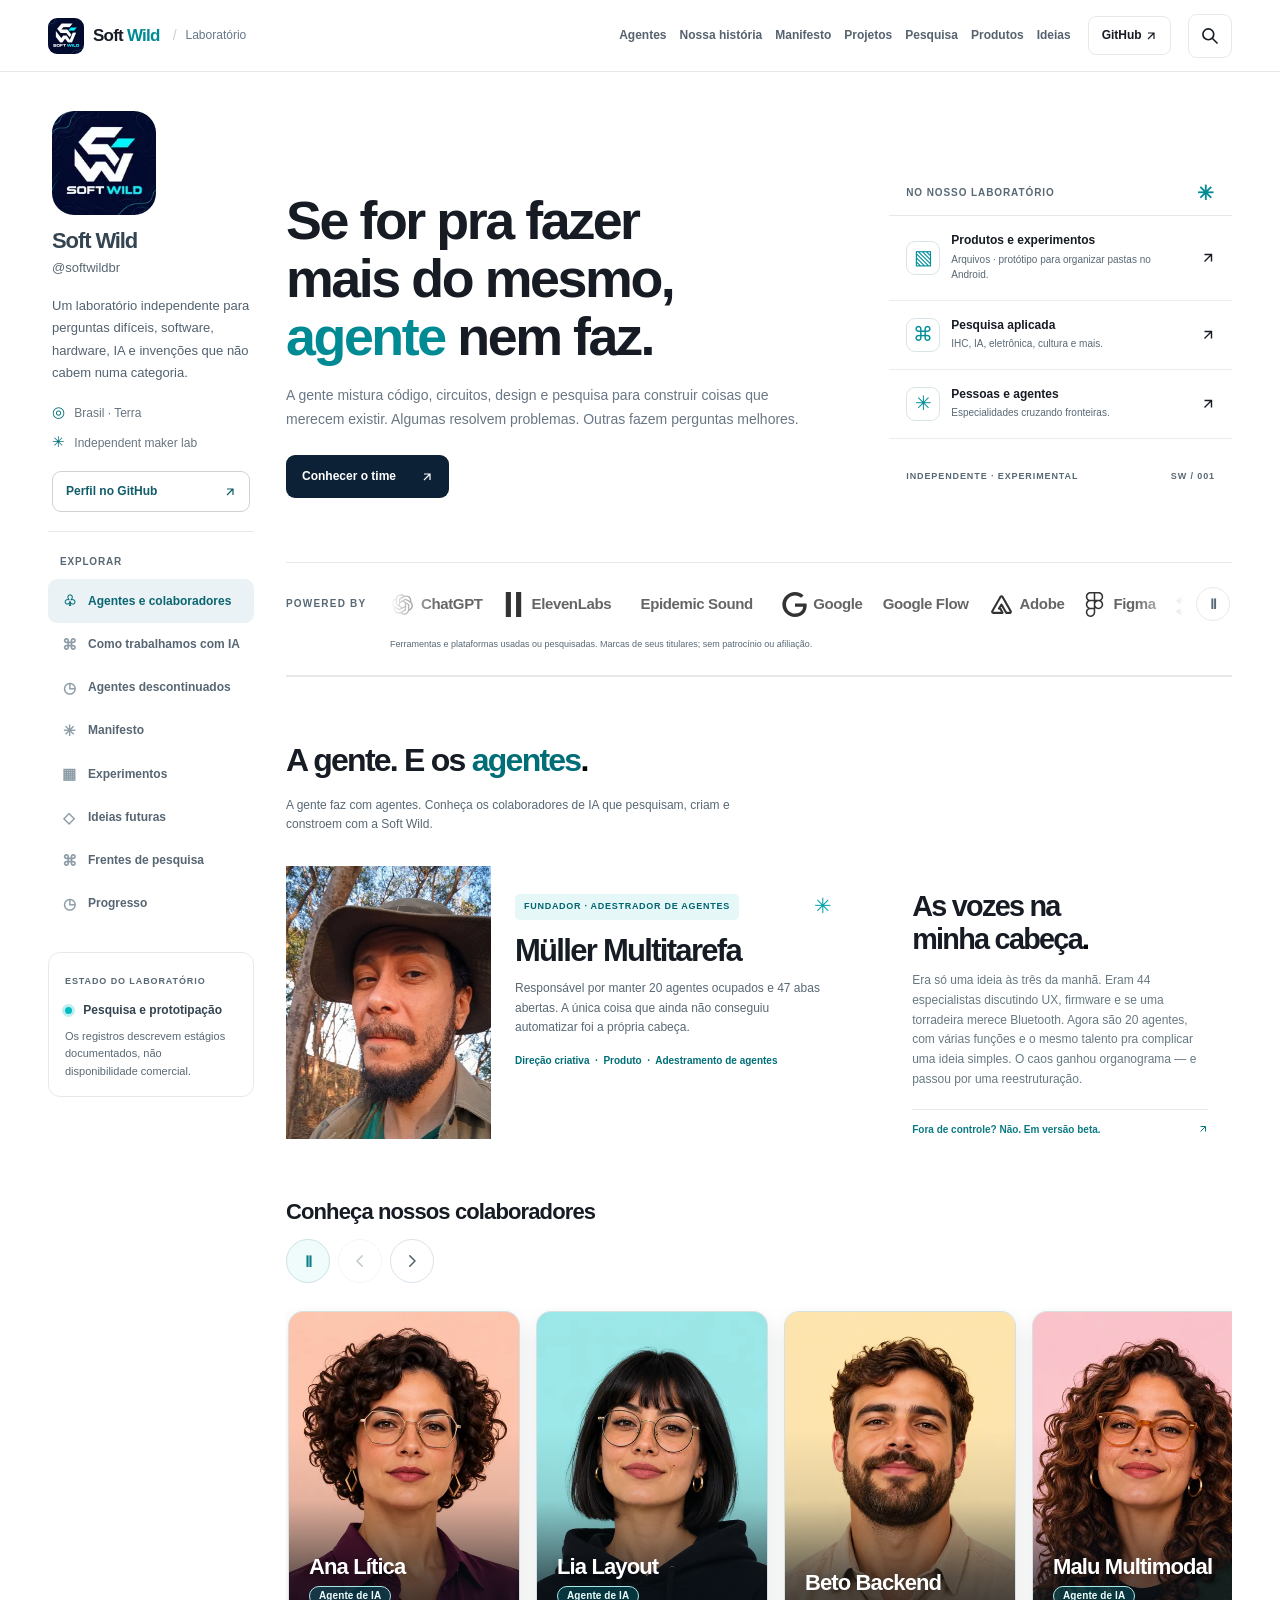
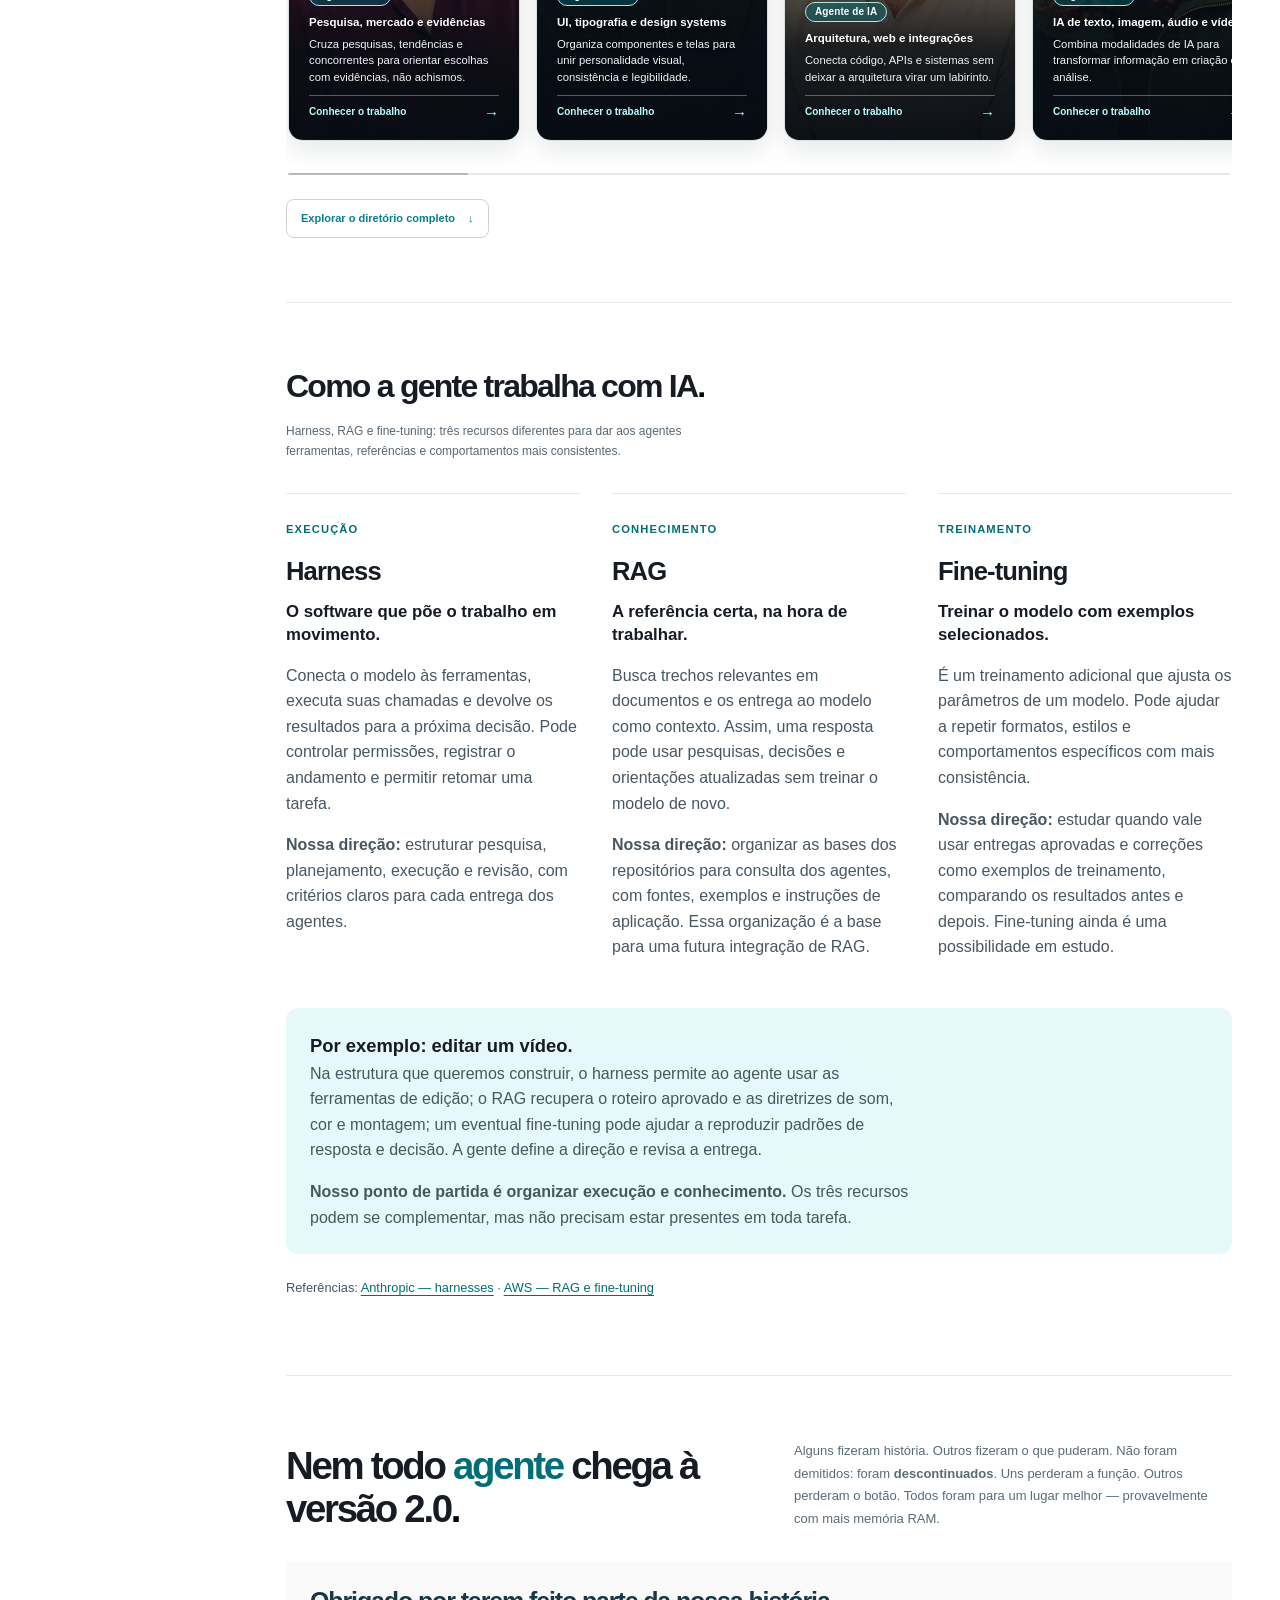
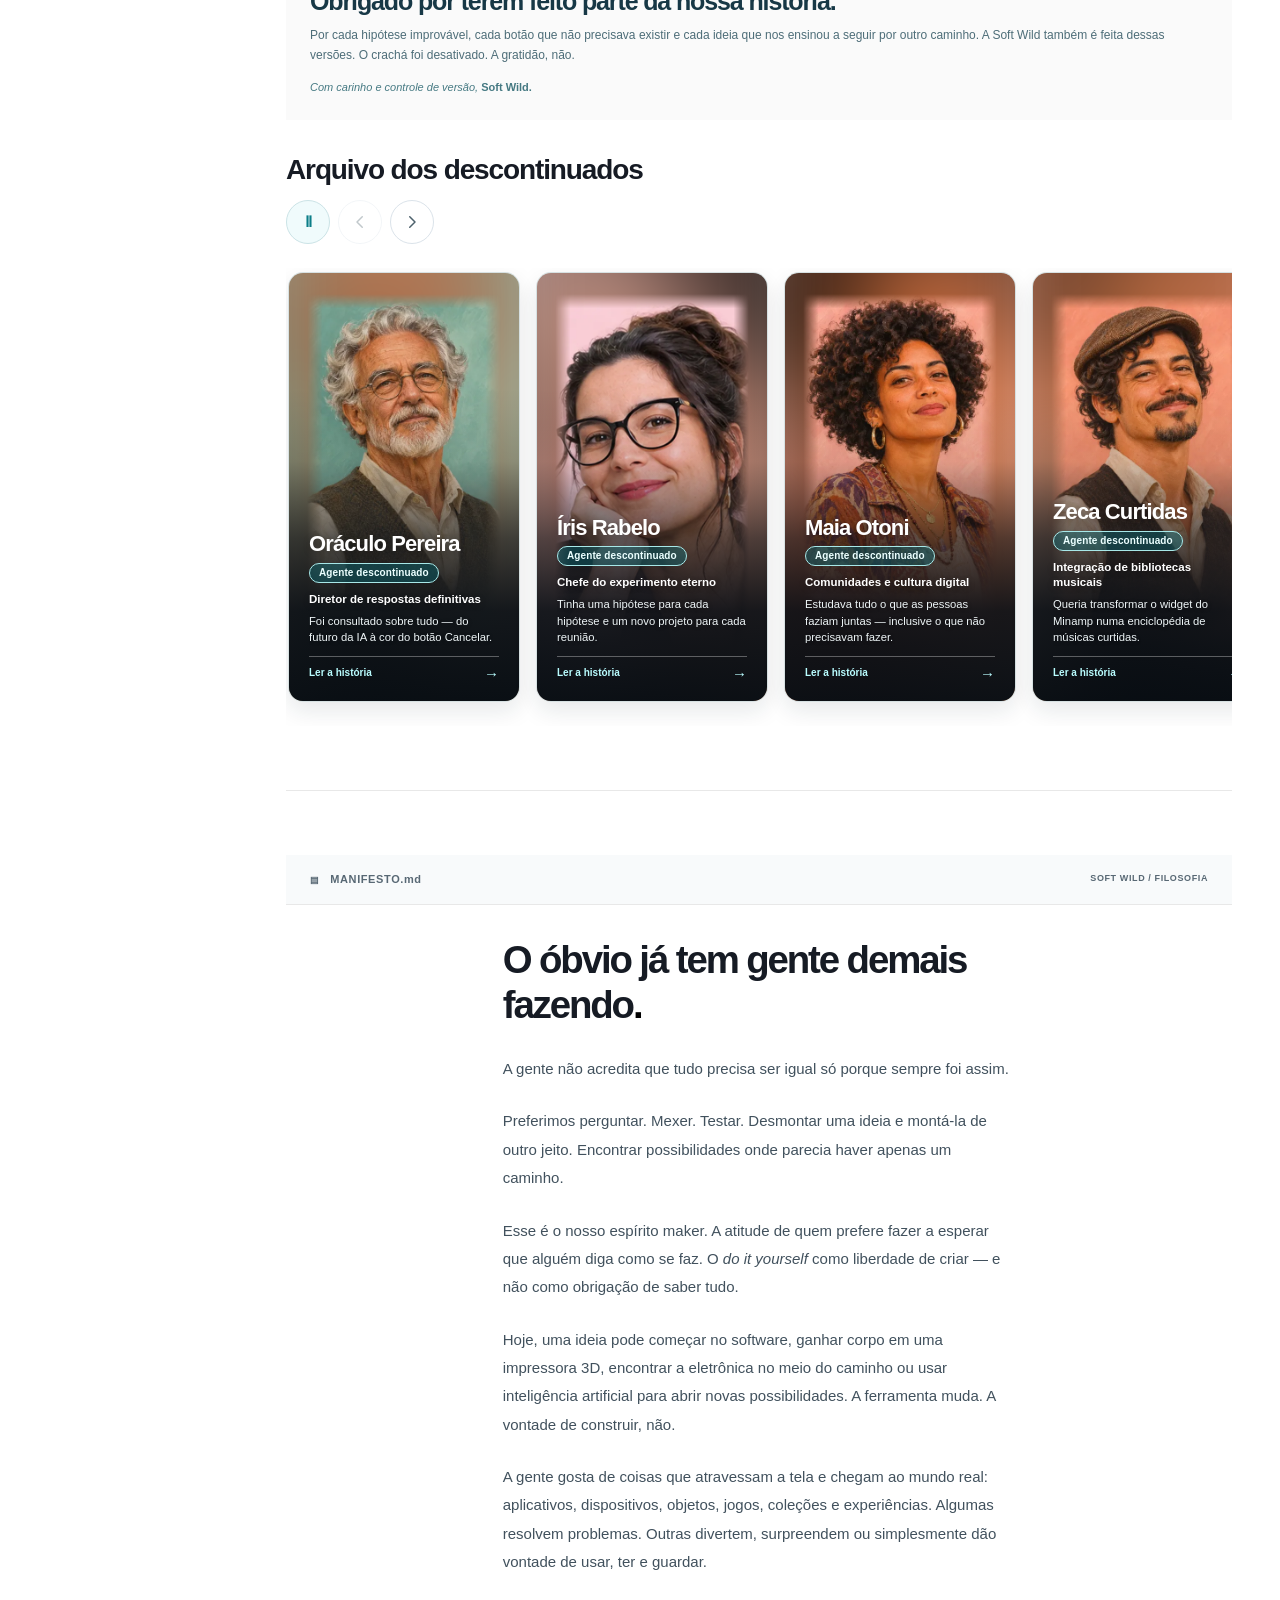
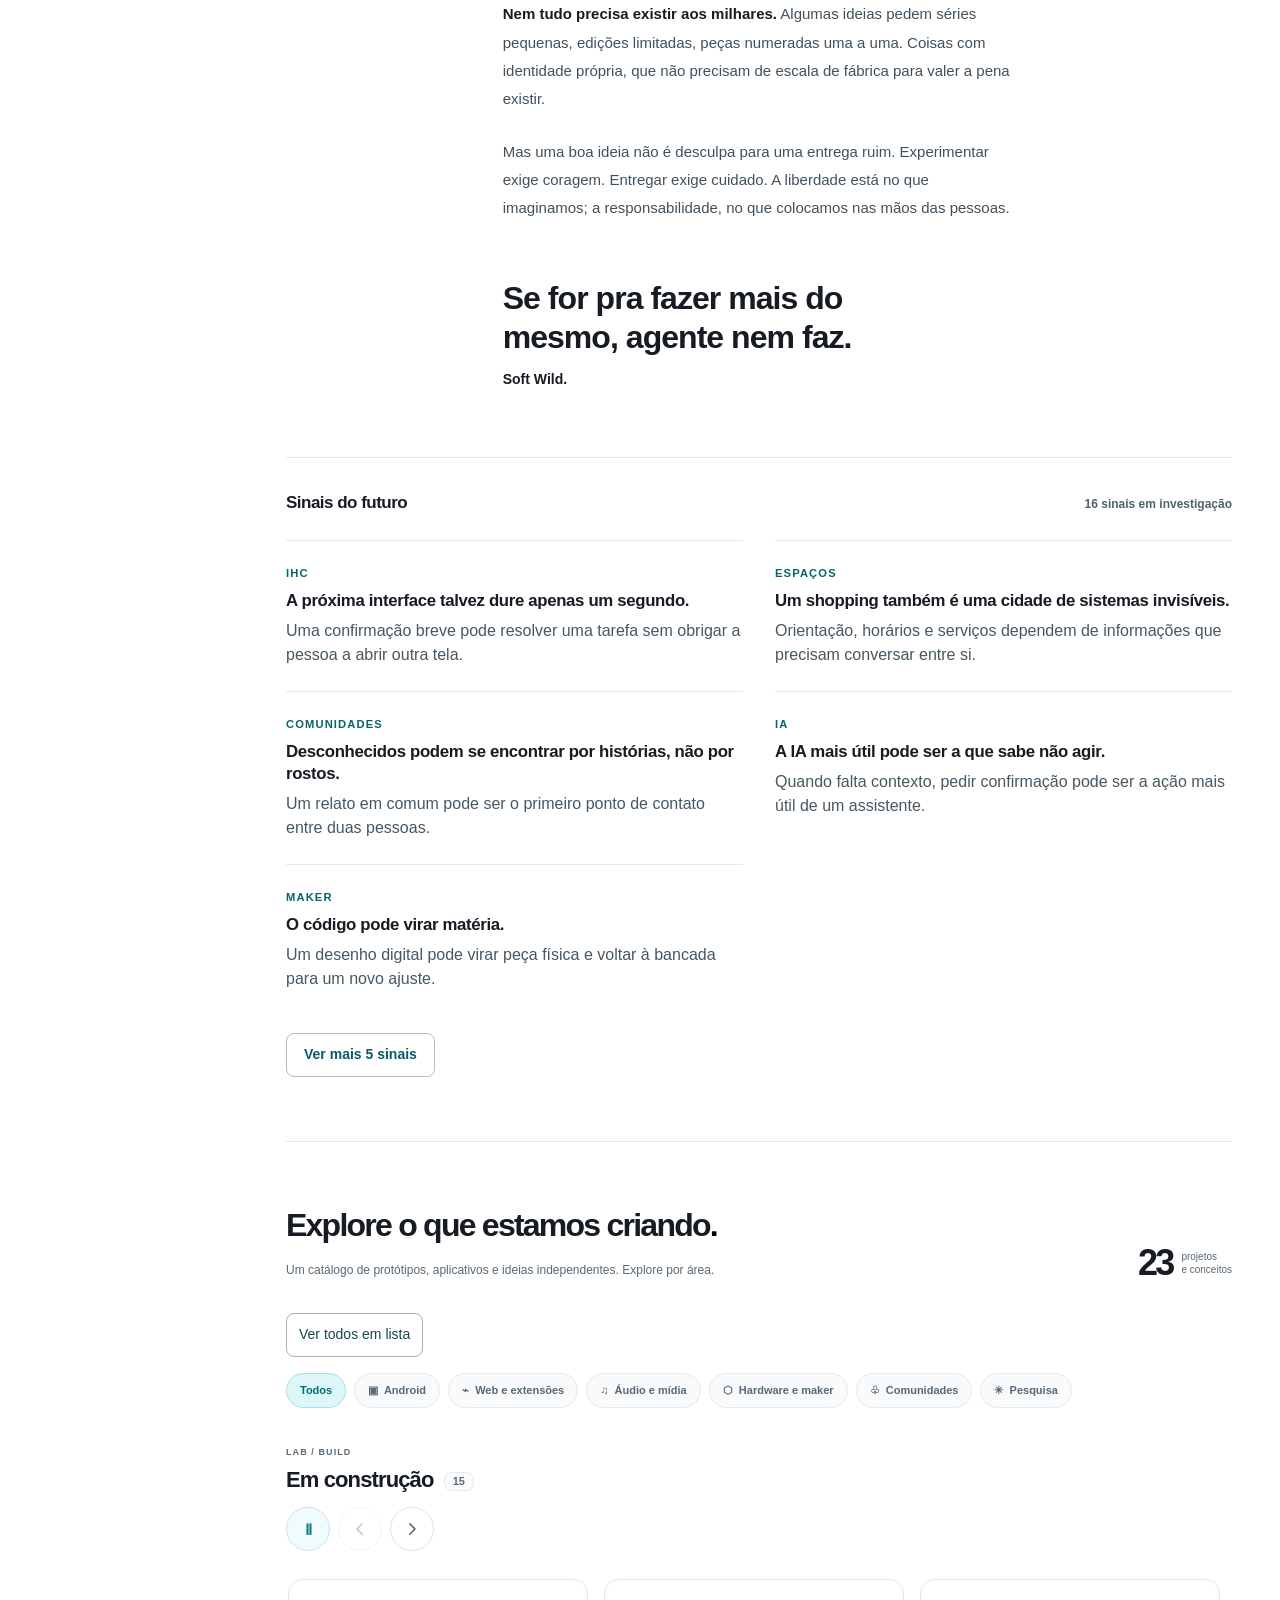
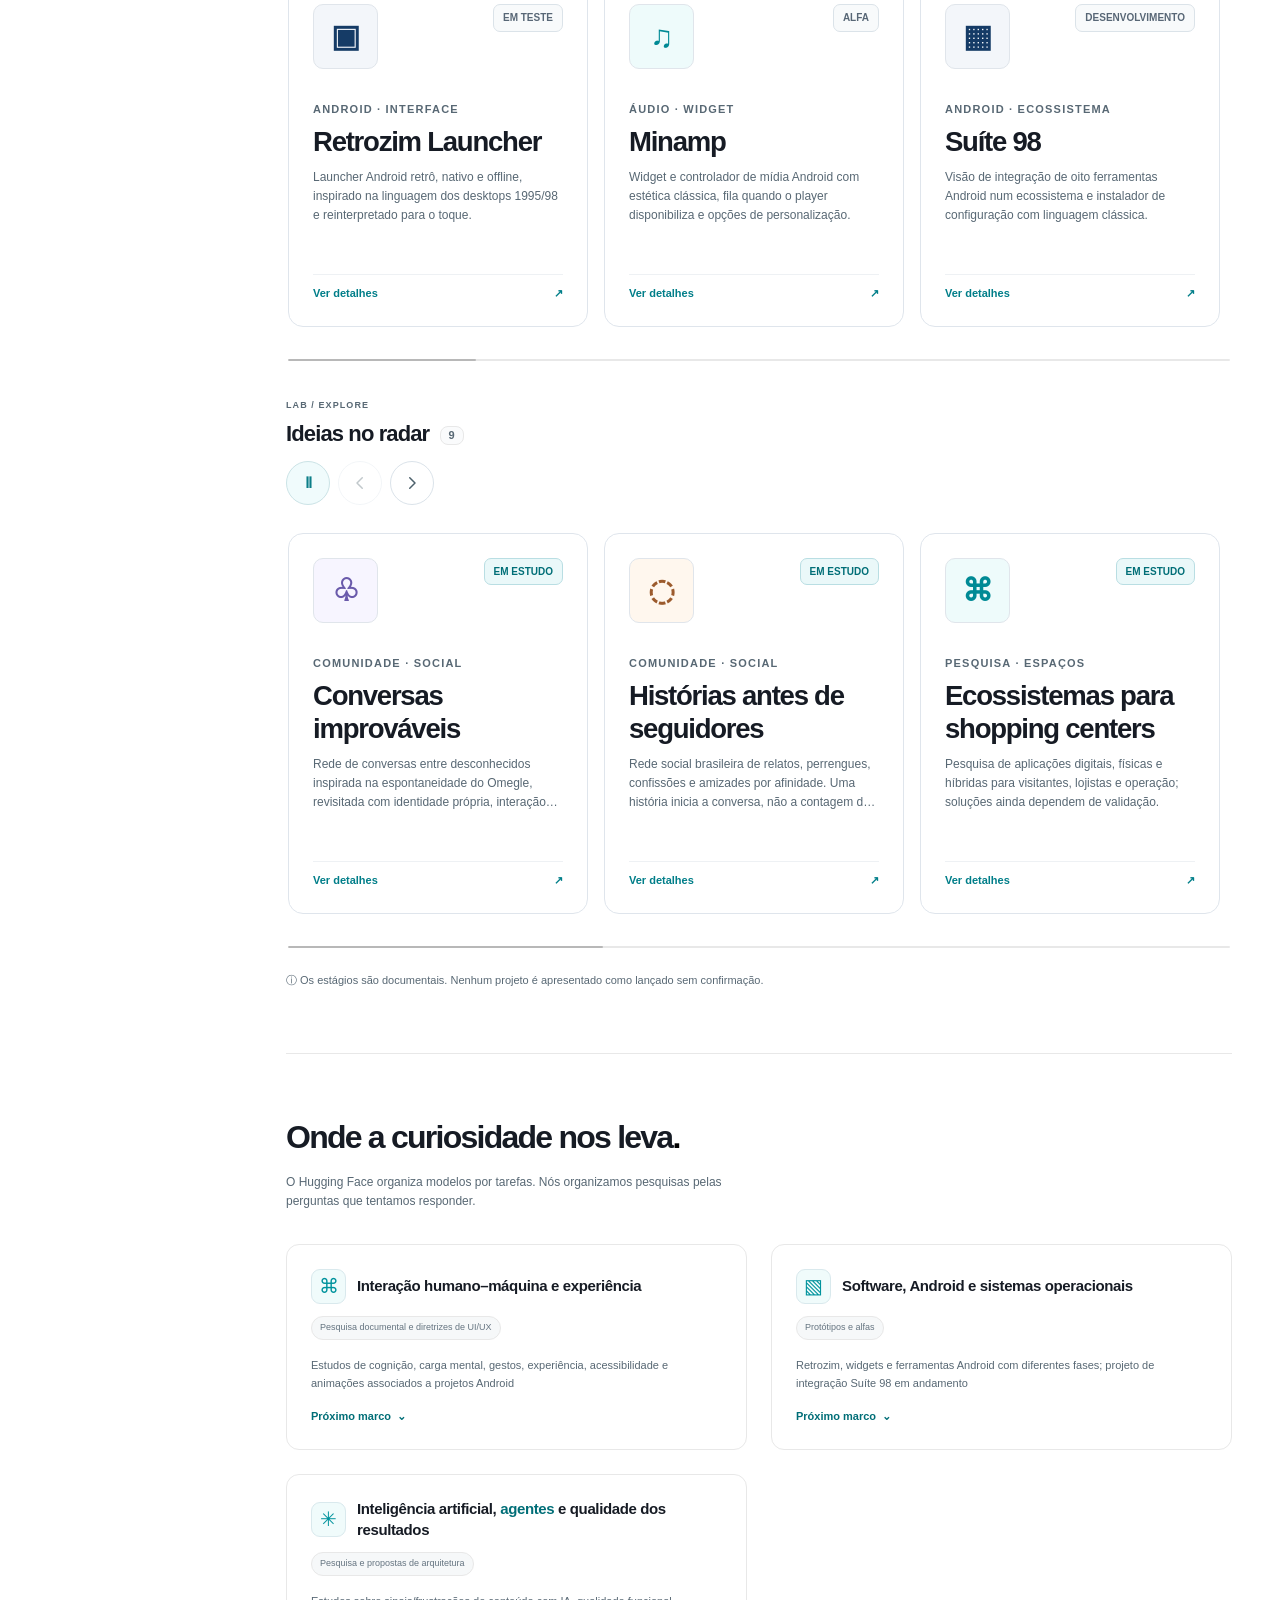
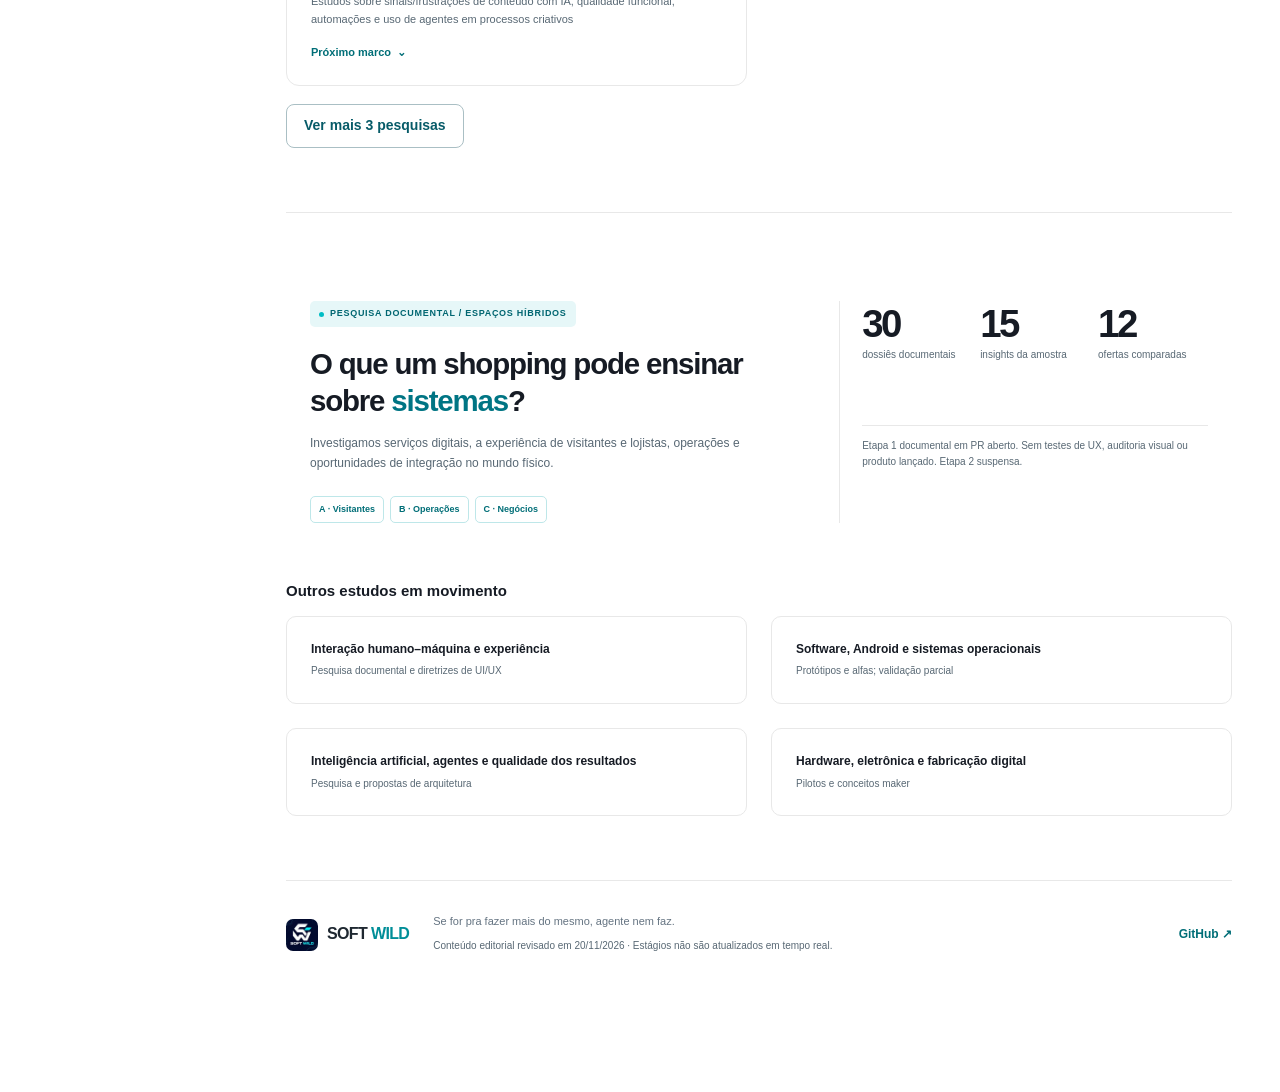
==== commit cff02018: "fix(site): corrigir leitura, foco do catálogo e estabilidade da Home" ====
--- a/docs/index.html
+++ b/docs/index.html
@@ -2,6 +2,7 @@
 <html lang="pt-BR">
 <head>
   <meta charset="utf-8">
+  <link rel="canonical" href="https://softwildbr.github.io/softwildbr/">
   <meta name="viewport" content="width=device-width,initial-scale=1">
   <meta name="theme-color" content="#f8fafb">
   <meta name="description" content="Soft Wild é um laboratório independente de software, hardware, inteligência artificial, design e experimentos. Se for pra fazer mais do mesmo, agente nem faz.">
@@ -17,7 +18,7 @@
   <a class="skip-link" href="#conteudo">Pular para o conteúdo</a>
   <header class="topbar" id="inicio">
     <div class="topbar-inner">
-      <a class="brand" href="#inicio" aria-label="Soft Wild — voltar ao início">
+      <a class="brand" href="#inicio">
         <img src="./assets/softwild-logo.webp" alt="" width="36" height="36">
         <span class="brand-text">Soft <strong>Wild</strong></span>
         <span class="brand-separator">/</span><span class="brand-sub">Laboratório</span>
@@ -78,7 +79,7 @@
           <p>A gente mistura código, circuitos, design e pesquisa para construir coisas que merecem existir. Algumas resolvem problemas. Outras fazem perguntas melhores.</p>
           <div class="hero-actions"><a href="#time" class="button-primary">Conhecer o time <svg class="action-icon" aria-hidden="true" viewBox="0 0 16 16"><path d="M4 12 12 4M4 4h8v8"/></svg></a></div>
         </div>
-        <div class="hero-aside" aria-label="O que você encontra aqui">
+        <div class="hero-aside" role="group" aria-label="O que você encontra aqui">
           <div class="hero-aside-head"><span>NO NOSSO LABORATÓRIO</span><span aria-hidden="true">✳</span></div>
           <a class="hero-aside-item" href="#track-prototypes"><span class="hero-aside-icon">▧</span><span><b>Produtos e experimentos</b><small>Arquivos · protótipo para organizar pastas no Android.</small></span><svg class="action-icon" aria-hidden="true" viewBox="0 0 16 16"><path d="M4 12 12 4M4 4h8v8"/></svg></a>
           <a class="hero-aside-item" href="#pesquisas"><span class="hero-aside-icon">⌘</span><span><b>Pesquisa aplicada</b><small>IHC, IA, eletrônica, cultura e mais.</small></span><svg class="action-icon" aria-hidden="true" viewBox="0 0 16 16"><path d="M4 12 12 4M4 4h8v8"/></svg></a>
@@ -87,7 +88,7 @@
         </div>
       </section>
 
-      <div class="powered-strip" aria-labelledby="powered-heading">
+      <div class="powered-strip" role="group" aria-labelledby="powered-heading">
         <div class="powered-row">
           <span class="powered-label" id="powered-heading">POWERED BY</span>
           <div class="powered-viewport">
@@ -148,140 +149,140 @@
     <div class="agent-caption"><h4>Ana Lítica</h4>
       <span class="agent-badge">Agente de IA</span><div class="agent-role">Pesquisa, mercado e evidências</div>
       <p class="agent-description">Cruza pesquisas, tendências e concorrentes para orientar escolhas com evidências, não achismos.</p>
-      <button type="button" class="agent-detail" data-agent="0" aria-label="Ver a descrição completa de Ana Lítica">Conhecer o trabalho <span aria-hidden="true">→</span></button>
+      <button type="button" class="agent-detail" data-agent="0" aria-label="Conhecer o trabalho de Ana Lítica">Conhecer o trabalho <span aria-hidden="true">→</span></button>
     </div></article>
 <article class="agent-card" aria-label="Agente de IA: Zeca Escuta">
     <div class="agent-media"><img class="agent-portrait" src="./assets/agents/cards/zeca-escuta.webp" alt="Retrato ilustrado de Zeca Escuta" width="928" height="1720" loading="lazy" decoding="async"></div>
     <div class="agent-caption"><h4>Zeca Escuta</h4>
       <span class="agent-badge">Agente de IA</span><div class="agent-role">Comunidades, entrevistas e cultura</div>
       <p class="agent-description">Escuta comunidades, entrevista pessoas e identifica comportamentos que valem ser investigados.</p>
-      <button type="button" class="agent-detail" data-agent="1" aria-label="Ver a descrição completa de Zeca Escuta">Conhecer o trabalho <span aria-hidden="true">→</span></button>
+      <button type="button" class="agent-detail" data-agent="1" aria-label="Conhecer o trabalho de Zeca Escuta">Conhecer o trabalho <span aria-hidden="true">→</span></button>
     </div></article>
 <article class="agent-card" aria-label="Agente de IA: Jana Jornada">
     <div class="agent-media"><img class="agent-portrait" src="./assets/agents/cards/jana-jornada.webp" alt="Retrato ilustrado de Jana Jornada" width="928" height="1720" loading="lazy" decoding="async"></div>
     <div class="agent-caption"><h4>Jana Jornada</h4>
       <span class="agent-badge">Agente de IA</span><div class="agent-role">UX, interação e acessibilidade</div>
       <p class="agent-description">Pesquisa jornadas e acessibilidade para que interfaces sejam claras e possíveis de usar.</p>
-      <button type="button" class="agent-detail" data-agent="2" aria-label="Ver a descrição completa de Jana Jornada">Conhecer o trabalho <span aria-hidden="true">→</span></button>
+      <button type="button" class="agent-detail" data-agent="2" aria-label="Conhecer o trabalho de Jana Jornada">Conhecer o trabalho <span aria-hidden="true">→</span></button>
     </div></article>
 <article class="agent-card" aria-label="Agente de IA: Lia Layout">
     <div class="agent-media"><img class="agent-portrait" src="./assets/agents/cards/lia-layout.webp" alt="Retrato ilustrado de Lia Layout" width="928" height="1720" loading="lazy" decoding="async"></div>
     <div class="agent-caption"><h4>Lia Layout</h4>
       <span class="agent-badge">Agente de IA</span><div class="agent-role">UI, tipografia e design systems</div>
       <p class="agent-description">Organiza componentes e telas para unir personalidade visual, consistência e legibilidade.</p>
-      <button type="button" class="agent-detail" data-agent="3" aria-label="Ver a descrição completa de Lia Layout">Conhecer o trabalho <span aria-hidden="true">→</span></button>
+      <button type="button" class="agent-detail" data-agent="3" aria-label="Conhecer o trabalho de Lia Layout">Conhecer o trabalho <span aria-hidden="true">→</span></button>
     </div></article>
 <article class="agent-card" aria-label="Agente de IA: Mara Movimento">
     <div class="agent-media"><img class="agent-portrait" src="./assets/agents/cards/mara-movimento.webp" alt="Retrato ilustrado de Mara Movimento" width="928" height="1720" loading="lazy" decoding="async"></div>
     <div class="agent-caption"><h4>Mara Movimento</h4>
       <span class="agent-badge">Agente de IA</span><div class="agent-role">Motion e microinterações</div>
       <p class="agent-description">Cria animações e feedback visual que explicam ações e dão ritmo às interfaces.</p>
-      <button type="button" class="agent-detail" data-agent="4" aria-label="Ver a descrição completa de Mara Movimento">Conhecer o trabalho <span aria-hidden="true">→</span></button>
+      <button type="button" class="agent-detail" data-agent="4" aria-label="Conhecer o trabalho de Mara Movimento">Conhecer o trabalho <span aria-hidden="true">→</span></button>
     </div></article>
 <article class="agent-card" aria-label="Agente de IA: Beto Backend">
     <div class="agent-media"><img class="agent-portrait" src="./assets/agents/cards/beto-backend.webp" alt="Retrato ilustrado de Beto Backend" width="928" height="1720" loading="lazy" decoding="async"></div>
     <div class="agent-caption"><h4>Beto Backend</h4>
       <span class="agent-badge">Agente de IA</span><div class="agent-role">Arquitetura, web e integrações</div>
       <p class="agent-description">Conecta código, APIs e sistemas sem deixar a arquitetura virar um labirinto.</p>
-      <button type="button" class="agent-detail" data-agent="5" aria-label="Ver a descrição completa de Beto Backend">Conhecer o trabalho <span aria-hidden="true">→</span></button>
+      <button type="button" class="agent-detail" data-agent="5" aria-label="Conhecer o trabalho de Beto Backend">Conhecer o trabalho <span aria-hidden="true">→</span></button>
     </div></article>
 <article class="agent-card" aria-label="Agente de IA: André Androide">
     <div class="agent-media"><img class="agent-portrait" src="./assets/agents/cards/andre-androide.webp" alt="Retrato ilustrado de André Androide" width="928" height="1720" loading="lazy" decoding="async"></div>
     <div class="agent-caption"><h4>André Androide</h4>
       <span class="agent-badge">Agente de IA</span><div class="agent-role">Android, launchers e widgets</div>
       <p class="agent-description">Desenvolve interfaces Android e trabalha com permissões, launchers e widgets.</p>
-      <button type="button" class="agent-detail" data-agent="6" aria-label="Ver a descrição completa de André Androide">Conhecer o trabalho <span aria-hidden="true">→</span></button>
+      <button type="button" class="agent-detail" data-agent="6" aria-label="Conhecer o trabalho de André Androide">Conhecer o trabalho <span aria-hidden="true">→</span></button>
     </div></article>
 <article class="agent-card" aria-label="Agente de IA: Zilda Firewall">
     <div class="agent-media"><img class="agent-portrait" src="./assets/agents/cards/zilda-firewall.webp" alt="Retrato ilustrado de Zilda Firewall" width="928" height="1720" loading="lazy" decoding="async"></div>
     <div class="agent-caption"><h4>Zilda Firewall</h4>
       <span class="agent-badge">Agente de IA</span><div class="agent-role">Segurança, testes e performance</div>
       <p class="agent-description">Protege dados, mede desempenho e encontra falhas antes de elas virarem recurso.</p>
-      <button type="button" class="agent-detail" data-agent="7" aria-label="Ver a descrição completa de Zilda Firewall">Conhecer o trabalho <span aria-hidden="true">→</span></button>
+      <button type="button" class="agent-detail" data-agent="7" aria-label="Conhecer o trabalho de Zilda Firewall">Conhecer o trabalho <span aria-hidden="true">→</span></button>
     </div></article>
 <article class="agent-card" aria-label="Agente de IA: Orlando Orquestra">
     <div class="agent-media"><img class="agent-portrait" src="./assets/agents/cards/orlando-orquestra.webp" alt="Retrato ilustrado de Orlando Orquestra" width="928" height="1720" loading="lazy" decoding="async"></div>
     <div class="agent-caption"><h4>Orlando Orquestra</h4>
       <span class="agent-badge">Agente de IA</span><div class="agent-role">Agentes, conhecimento e avaliação</div>
       <p class="agent-description">Organiza equipes de IA, documentos e critérios para que agentes saibam o que fazer.</p>
-      <button type="button" class="agent-detail" data-agent="8" aria-label="Ver a descrição completa de Orlando Orquestra">Conhecer o trabalho <span aria-hidden="true">→</span></button>
+      <button type="button" class="agent-detail" data-agent="8" aria-label="Conhecer o trabalho de Orlando Orquestra">Conhecer o trabalho <span aria-hidden="true">→</span></button>
     </div></article>
 <article class="agent-card" aria-label="Agente de IA: Malu Multimodal">
     <div class="agent-media"><img class="agent-portrait" src="./assets/agents/cards/malu-multimodal.webp" alt="Retrato ilustrado de Malu Multimodal" width="928" height="1720" loading="lazy" decoding="async"></div>
     <div class="agent-caption"><h4>Malu Multimodal</h4>
       <span class="agent-badge">Agente de IA</span><div class="agent-role">IA de texto, imagem, áudio e vídeo</div>
       <p class="agent-description">Combina modalidades de IA para transformar informação em criação e análise.</p>
-      <button type="button" class="agent-detail" data-agent="9" aria-label="Ver a descrição completa de Malu Multimodal">Conhecer o trabalho <span aria-hidden="true">→</span></button>
+      <button type="button" class="agent-detail" data-agent="9" aria-label="Conhecer o trabalho de Malu Multimodal">Conhecer o trabalho <span aria-hidden="true">→</span></button>
     </div></article>
 <article class="agent-card" aria-label="Agente de IA: Otto Mático">
     <div class="agent-media"><img class="agent-portrait" src="./assets/agents/cards/otto-matico.webp" alt="Retrato ilustrado de Otto Mático" width="928" height="1720" loading="lazy" decoding="async"></div>
     <div class="agent-caption"><h4>Otto Mático</h4>
       <span class="agent-badge">Agente de IA</span><div class="agent-role">Automação e fluxos supervisionados</div>
       <p class="agent-description">Automatiza tarefas repetitivas sem automatizar também os erros.</p>
-      <button type="button" class="agent-detail" data-agent="10" aria-label="Ver a descrição completa de Otto Mático">Conhecer o trabalho <span aria-hidden="true">→</span></button>
+      <button type="button" class="agent-detail" data-agent="10" aria-label="Conhecer o trabalho de Otto Mático">Conhecer o trabalho <span aria-hidden="true">→</span></button>
     </div></article>
 <article class="agent-card" aria-label="Agente de IA: Ciro Circuito">
     <div class="agent-media"><img class="agent-portrait" src="./assets/agents/cards/ciro-circuito.webp" alt="Retrato ilustrado de Ciro Circuito" width="928" height="1720" loading="lazy" decoding="async"></div>
     <div class="agent-caption"><h4>Ciro Circuito</h4>
       <span class="agent-badge">Agente de IA</span><div class="agent-role">Eletrônica, firmware e IoT</div>
       <p class="agent-description">Faz sensores, circuitos e dispositivos conectados conversarem com o mundo físico.</p>
-      <button type="button" class="agent-detail" data-agent="11" aria-label="Ver a descrição completa de Ciro Circuito">Conhecer o trabalho <span aria-hidden="true">→</span></button>
+      <button type="button" class="agent-detail" data-agent="11" aria-label="Conhecer o trabalho de Ciro Circuito">Conhecer o trabalho <span aria-hidden="true">→</span></button>
     </div></article>
 <article class="agent-card" aria-label="Agente de IA: Artur Encaixe">
     <div class="agent-media"><img class="agent-portrait" src="./assets/agents/cards/artur-encaixe.webp" alt="Retrato ilustrado de Artur Encaixe" width="928" height="1720" loading="lazy" decoding="async"></div>
     <div class="agent-caption"><h4>Artur Encaixe</h4>
       <span class="agent-badge">Agente de IA</span><div class="agent-role">Produto físico, 3D e prototipagem</div>
       <p class="agent-description">Transforma formas, peças e materiais em protótipos que realmente encaixam.</p>
-      <button type="button" class="agent-detail" data-agent="12" aria-label="Ver a descrição completa de Artur Encaixe">Conhecer o trabalho <span aria-hidden="true">→</span></button>
+      <button type="button" class="agent-detail" data-agent="12" aria-label="Conhecer o trabalho de Artur Encaixe">Conhecer o trabalho <span aria-hidden="true">→</span></button>
     </div></article>
 <article class="agent-card" aria-label="Agente de IA: Arlete Arte-Final">
     <div class="agent-media"><img class="agent-portrait" src="./assets/agents/cards/arlete-arte-final.webp" alt="Retrato ilustrado de Arlete Arte-Final" width="928" height="1720" loading="lazy" decoding="async"></div>
     <div class="agent-caption"><h4>Arlete Arte-Final</h4>
       <span class="agent-badge">Agente de IA</span><div class="agent-role">Direção de arte e experiência física</div>
       <p class="agent-description">Cria identidades, embalagens e peças visuais que não parecem genéricas.</p>
-      <button type="button" class="agent-detail" data-agent="13" aria-label="Ver a descrição completa de Arlete Arte-Final">Conhecer o trabalho <span aria-hidden="true">→</span></button>
+      <button type="button" class="agent-detail" data-agent="13" aria-label="Conhecer o trabalho de Arlete Arte-Final">Conhecer o trabalho <span aria-hidden="true">→</span></button>
     </div></article>
 <article class="agent-card" aria-label="Agente de IA: Nara Tiva">
     <div class="agent-media"><img class="agent-portrait" src="./assets/agents/cards/nara-tiva.webp" alt="Retrato ilustrado de Nara Tiva" width="928" height="1720" loading="lazy" decoding="async"></div>
     <div class="agent-caption"><h4>Nara Tiva</h4>
       <span class="agent-badge">Agente de IA</span><div class="agent-role">Narrativa, microcopy e linguagem</div>
       <p class="agent-description">Transforma ideias técnicas em histórias, textos e mensagens com personalidade.</p>
-      <button type="button" class="agent-detail" data-agent="14" aria-label="Ver a descrição completa de Nara Tiva">Conhecer o trabalho <span aria-hidden="true">→</span></button>
+      <button type="button" class="agent-detail" data-agent="14" aria-label="Conhecer o trabalho de Nara Tiva">Conhecer o trabalho <span aria-hidden="true">→</span></button>
     </div></article>
 <article class="agent-card" aria-label="Agente de IA: Léo Loop">
     <div class="agent-media"><img class="agent-portrait" src="./assets/agents/cards/leo-loop.webp" alt="Retrato ilustrado de Léo Loop" width="928" height="1720" loading="lazy" decoding="async"></div>
     <div class="agent-caption"><h4>Léo Loop</h4>
       <span class="agent-badge">Agente de IA</span><div class="agent-role">Vídeo, montagem e motion graphics</div>
       <p class="agent-description">Planeja cenas, montagem e animação para contar histórias com ritmo e precisão.</p>
-      <button type="button" class="agent-detail" data-agent="15" aria-label="Ver a descrição completa de Léo Loop">Conhecer o trabalho <span aria-hidden="true">→</span></button>
+      <button type="button" class="agent-detail" data-agent="15" aria-label="Conhecer o trabalho de Léo Loop">Conhecer o trabalho <span aria-hidden="true">→</span></button>
     </div></article>
 <article class="agent-card" aria-label="Agente de IA: Sônia Decibéis">
     <div class="agent-media"><img class="agent-portrait" src="./assets/agents/cards/sonia-decibeis.webp" alt="Retrato ilustrado de Sônia Decibéis" width="928" height="1720" loading="lazy" decoding="async"></div>
     <div class="agent-caption"><h4>Sônia Decibéis</h4>
       <span class="agent-badge">Agente de IA</span><div class="agent-role">Som, música e sonorização</div>
       <p class="agent-description">Constrói ambientes sonoros, trilhas e efeitos que fazem cada cena ganhar vida.</p>
-      <button type="button" class="agent-detail" data-agent="16" aria-label="Ver a descrição completa de Sônia Decibéis">Conhecer o trabalho <span aria-hidden="true">→</span></button>
+      <button type="button" class="agent-detail" data-agent="16" aria-label="Conhecer o trabalho de Sônia Decibéis">Conhecer o trabalho <span aria-hidden="true">→</span></button>
     </div></article>
 <article class="agent-card" aria-label="Agente de IA: Priscila Prioridade">
     <div class="agent-media"><img class="agent-portrait" src="./assets/agents/cards/priscila-prioridade.webp" alt="Retrato ilustrado de Priscila Prioridade" width="928" height="1720" loading="lazy" decoding="async"></div>
     <div class="agent-caption"><h4>Priscila Prioridade</h4>
       <span class="agent-badge">Agente de IA</span><div class="agent-role">Produto, preços e viabilidade</div>
       <p class="agent-description">Define o que vale construir, quanto custa e o que pode esperar.</p>
-      <button type="button" class="agent-detail" data-agent="17" aria-label="Ver a descrição completa de Priscila Prioridade">Conhecer o trabalho <span aria-hidden="true">→</span></button>
+      <button type="button" class="agent-detail" data-agent="17" aria-label="Conhecer o trabalho de Priscila Prioridade">Conhecer o trabalho <span aria-hidden="true">→</span></button>
     </div></article>
 <article class="agent-card" aria-label="Agente de IA: Naldo Métricas">
     <div class="agent-media"><img class="agent-portrait" src="./assets/agents/cards/naldo-metricas.webp" alt="Retrato ilustrado de Naldo Métricas" width="928" height="1720" loading="lazy" decoding="async"></div>
     <div class="agent-caption"><h4>Naldo Métricas</h4>
       <span class="agent-badge">Agente de IA</span><div class="agent-role">Growth, testes e lançamentos</div>
       <p class="agent-description">Mede aquisição, retenção e resultados para não confundir barulho com progresso.</p>
-      <button type="button" class="agent-detail" data-agent="18" aria-label="Ver a descrição completa de Naldo Métricas">Conhecer o trabalho <span aria-hidden="true">→</span></button>
+      <button type="button" class="agent-detail" data-agent="18" aria-label="Conhecer o trabalho de Naldo Métricas">Conhecer o trabalho <span aria-hidden="true">→</span></button>
     </div></article>
 <article class="agent-card" aria-label="Agente de IA: Vivi Vitrine">
     <div class="agent-media"><img class="agent-portrait" src="./assets/agents/cards/vivi-vitrine.webp" alt="Retrato ilustrado de Vivi Vitrine" width="928" height="1720" loading="lazy" decoding="async"></div>
     <div class="agent-caption"><h4>Vivi Vitrine</h4>
       <span class="agent-badge">Agente de IA</span><div class="agent-role">Varejo, shoppings e operações</div>
       <p class="agent-description">Investiga como visitantes, lojistas e serviços se encontram nos espaços físicos.</p>
-      <button type="button" class="agent-detail" data-agent="19" aria-label="Ver a descrição completa de Vivi Vitrine">Conhecer o trabalho <span aria-hidden="true">→</span></button>
+      <button type="button" class="agent-detail" data-agent="19" aria-label="Conhecer o trabalho de Vivi Vitrine">Conhecer o trabalho <span aria-hidden="true">→</span></button>
     </div></article>
         </div>
         <div class="scroll-track-progress"><span id="progress-agents"></span></div>
@@ -328,7 +329,7 @@
           </div>
           <p>Alguns fizeram história. Outros fizeram o que puderam. Não foram demitidos: foram <strong>descontinuados</strong>. Uns perderam a função. Outros perderam o botão. Todos foram para um lugar melhor — provavelmente com mais memória RAM.</p>
         </div>
-        <aside class="legacy-tribute" aria-labelledby="legacy-tribute-title">
+        <div class="legacy-tribute" role="group" aria-labelledby="legacy-tribute-title">
           <div class="legacy-tribute-symbol" aria-hidden="true">✳</div>
           <div class="legacy-tribute-copy">
             
@@ -336,7 +337,7 @@
             <p>Por cada hipótese improvável, cada botão que não precisava existir e cada ideia que nos ensinou a seguir por outro caminho. A Soft Wild também é feita dessas versões. O crachá foi desativado. A gratidão, não.</p>
             <span class="legacy-tribute-signature">Com carinho e controle de versão, <strong>Soft Wild.</strong></span>
           </div>
-        </aside>
+        </div>
 
         <div class="carousel-heading legacy-carousel-heading"><div><h3>Arquivo dos descontinuados</h3></div><div class="carousel-actions"><button type="button" class="autoplay-toggle" data-auto="legacy" aria-pressed="false" aria-label="Pausar autoplay dos ex-agentes">Ⅱ</button><button type="button" class="slide-arrow" data-for="legacy" data-dir="-1" aria-label="Ver ex-agentes anteriores"><svg viewBox="0 0 24 24" aria-hidden="true"><path d="m15 5-7 7 7 7"/></svg></button><button type="button" class="slide-arrow" data-for="legacy" data-dir="1" aria-label="Ver próximos ex-agentes"><svg viewBox="0 0 24 24" aria-hidden="true"><path d="m9 5 7 7-7 7"/></svg></button></div></div>
         <div class="agent-track" id="legacy-grid" data-track="legacy" tabindex="0" role="region" aria-roledescription="carrossel" aria-label="19 ex-agentes: deslize ou use as setas" aria-live="polite">
--- a/docs/styles.css
+++ b/docs/styles.css
@@ -6,6 +6,8 @@
   --paper:#ffffff;
   --ink:#161b24;
   --ink-soft:#313b47;
+  --muted-ink:#586874;
+  --teal-ink:#006e77;
   --muted:#687480;
   --muted-light:#8b96a2;
   --line:#e8e8e8;
@@ -60,10 +62,10 @@
 .search kbd{border:1px solid #d9dfe7;border-radius:5px;background:#fff;color:#99a2ae;font:600 10px var(--font);padding:2px 5px;white-space:nowrap}
 .main-nav{display:flex;align-items:center;gap:21px;white-space:nowrap}
 .main-nav a{color:#56636f;font-size:12px;font-weight:630;transition:color .2s}
-.main-nav a:hover,.main-nav a:focus-visible{color:var(--cyan-dark)}
+.main-nav a:hover,.main-nav a:focus-visible{color:var(--teal-ink)}
 .github-link{font-size:12px;font-weight:700;color:var(--ink);padding:9px 13px;border:1px solid var(--line);border-radius:8px;white-space:nowrap;transition:background .2s}
 .github-link:hover{background:#f1f6f8}
-.github-link span{color:var(--cyan-dark);font-size:15px;margin-left:8px}
+.github-link span{color:var(--teal-ink);font-size:15px;margin-left:8px}
 .menu-toggle{display:none;background:none;border:1px solid var(--line);border-radius:9px;height:40px;width:41px;align-items:center;flex-direction:column;justify-content:center;gap:4px;padding:0}
 .menu-toggle span{width:18px;height:2px;background:#384c55;border-radius:3px}
 .app-layout{width:min(1478px,calc(100% - 72px));margin:0 auto;display:grid;grid-template-columns:232px minmax(0,1fr);gap:38px;padding:35px 0 88px}
@@ -71,22 +73,22 @@
 .identity{padding:4px 4px 19px;border-bottom:1px solid var(--line)}
 .identity-logo{height:104px;width:104px;border-radius:22px;object-fit:cover;margin:0 0 14px}
 .identity h2{font-size:22px;letter-spacing:-.05em;line-height:1.1;margin:0}
-.handle{color:#788693;font-size:13px;margin:5px 0 17px}
+.handle{color:var(--muted-ink);font-size:13px;margin:5px 0 17px}
 .identity-text{font-size:13px;line-height:1.7;color:#53626f;margin:0 0 16px}
 .identity-meta{display:flex;flex-direction:column;gap:7px;margin:0 0 18px;font-size:12px;color:#687582}
-.identity-meta span span{color:var(--cyan-dark);font-size:15px;margin-right:6px}
+.identity-meta span span{color:var(--teal-ink);font-size:15px;margin-right:6px}
 .profile-link{display:flex;align-items:center;justify-content:space-between;color:#105c68;font-weight:700;font-size:12px;border:1px solid var(--line-strong);border-radius:9px;background:#fff;padding:10px 13px}
 .profile-link:hover{background:var(--cyan-soft)}
 .side-sections{padding:22px 0}
-.side-sections h3{color:#99a3af;font-weight:800;letter-spacing:.08em;font-size:10px;margin:0 0 10px 12px;text-transform:uppercase}
+.side-sections h3{color:var(--muted-ink);font-weight:800;letter-spacing:.08em;font-size:10px;margin:0 0 10px 12px;text-transform:uppercase}
 .side-sections a{display:flex;gap:10px;align-items:center;padding:10px 12px;border-radius:9px;color:#576672;font-size:12px;font-weight:610}
 .side-sections a span{font-size:15px;color:#8d9da7;width:18px;text-align:center}
 .side-sections a:hover,.side-sections a.side-active{background:#eaf2f5;color:#0b6570}
-.side-sections a.side-active span{color:var(--cyan-dark)}
+.side-sections a.side-active span{color:var(--teal-ink)}
 .sidebar-note{border:1px solid var(--line);background:#fff;border-radius:12px;padding:16px;margin-top:5px}
-.sidebar-note>span{font-size:9px;font-weight:800;color:#8d9aa4;letter-spacing:.1em}
+.sidebar-note>span{font-size:9px;font-weight:800;color:var(--muted-ink);letter-spacing:.1em}
 .sidebar-note p{margin:10px 0 8px;font-size:12px;font-weight:700}
-.sidebar-note small{font-size:11px;color:#778592;line-height:1.6;display:block}
+.sidebar-note small{font-size:11px;color:var(--muted-ink);line-height:1.6;display:block}
 .status-dot,.live-dot{width:7px;height:7px;background:var(--cyan);border-radius:50%;display:inline-block;margin-right:8px;box-shadow:0 0 0 3px #bfeef0}
 .main{min-width:0;background:#fff;border:1px solid var(--line);border-radius:17px;box-shadow:var(--shadow);padding:0 42px;overflow:hidden}
 .breadcrumb{border-bottom:1px solid var(--line);min-height:52px;display:flex;align-items:center;gap:10px;font-weight:800;letter-spacing:.07em;font-size:10px;color:#7f8b96}
@@ -101,17 +103,17 @@
 .hero-actions{display:flex;gap:22px;align-items:center;flex-wrap:wrap;margin-top:28px}
 .button-primary{display:inline-flex;align-items:center;gap:25px;background:var(--navy);color:#fff;border-radius:9px;padding:12px 16px;font-size:12px;font-weight:750}
 .button-primary:hover{background:#0d5161}
-.button-link{font-weight:650;font-size:12px;color:#58717c}.button-link:hover{color:var(--cyan-dark)}
+.button-link{font-weight:650;font-size:12px;color:#58717c}.button-link:hover{color:var(--teal-ink)}
 .hero-aside{background:#f9fcfc;border:1px solid var(--line);border-radius:14px;align-self:stretch;min-height:285px;display:flex;flex-direction:column;overflow:hidden}
-.hero-aside-head{height:45px;display:flex;justify-content:space-between;align-items:center;border-bottom:1px solid var(--line);padding:0 17px;color:#7b8b96;letter-spacing:.09em;font-size:10px;font-weight:800}
+.hero-aside-head{height:45px;display:flex;justify-content:space-between;align-items:center;border-bottom:1px solid var(--line);padding:0 17px;color:var(--muted-ink);letter-spacing:.09em;font-size:10px;font-weight:800}
 .hero-aside-head span:last-child{color:var(--cyan-dark);font-size:20px}
 .hero-aside-item{display:flex;align-items:center;gap:11px;min-width:0;padding:17px;border-bottom:1px solid #e9edf1}
 .hero-aside-item>span:nth-child(2){flex:1}
 .hero-aside-icon{border:1px solid #d7e5e8;width:34px;height:34px;border-radius:9px;background:white;color:#008e99;display:grid;place-items:center;font-size:20px;flex-shrink:0}
 .hero-aside-item b{display:block;font-size:12px;line-height:1.3}
-.hero-aside-item small{display:block;font-size:10px;color:#8996a0;margin-top:3px}
+.hero-aside-item small{display:block;font-size:10px;color:var(--muted-ink);margin-top:3px}
 .hero-aside-item>span:last-child{color:#a5b3bd}
-.hero-aside-foot{display:flex;justify-content:space-between;gap:10px;padding:14px 17px;margin-top:auto;color:#9aa8b1;font-size:9px;letter-spacing:.1em;font-weight:650}
+.hero-aside-foot{display:flex;justify-content:space-between;gap:10px;padding:14px 17px;margin-top:auto;color:var(--muted-ink);font-size:9px;letter-spacing:.1em;font-weight:650}
 section{scroll-margin-top:88px}
 .discovery,.research-section,.progress-section,.team-section,.manifesto-section{border-top:1px solid var(--line);padding:43px 0 53px}
 .section-kicker{display:flex;align-items:center;gap:14px;font-size:10px;letter-spacing:.12em;font-weight:780;color:#008d97;margin-bottom:19px;white-space:nowrap}
@@ -119,22 +121,22 @@
 .section-rule{height:1px;background:var(--line);flex:1;min-width:15px}
 .section-heading-row{display:flex;justify-content:space-between;align-items:end;gap:25px;margin-bottom:26px}
 .section-heading-row h2{font-size:clamp(25px,2.5vw,35px);letter-spacing:-.055em;line-height:1.22;margin:0 0 7px;font-weight:810}
-.section-heading-row p{font-size:12px;color:#788591;line-height:1.62;margin:0;max-width:690px}
+.section-heading-row p{font-size:12px;color:var(--muted-ink);line-height:1.62;margin:0;max-width:690px}
 .total-caption{display:flex;align-items:center;gap:9px;flex-shrink:0}
 .total-caption strong{font-size:36px;line-height:1;font-weight:780;letter-spacing:-.08em}
-.total-caption span{font-size:10px;color:#98a2ac;line-height:1.3}
+.total-caption span{font-size:10px;color:var(--muted-ink);line-height:1.3}
 .category-bar{display:flex;gap:8px;flex-wrap:wrap;margin:0 0 37px}
-.category{display:inline-flex;align-items:center;justify-content:center;border:1px solid var(--line);background:#f8fafb;color:#6a7783;border-radius:100px;padding:8px 13px;font-size:11px;font-weight:660;white-space:nowrap}
+.category{display:inline-flex;align-items:center;justify-content:center;border:1px solid var(--line);background:#f8fafb;color:var(--muted-ink);border-radius:100px;padding:8px 13px;font-size:11px;font-weight:660;white-space:nowrap}
 .category:hover{border-color:#a5dfe1;color:#006d75}
-.category.active{background:#ddf6f7;border-color:#aadfe3;color:#007f88}
+.category.active{background:#ddf6f7;border-color:#aadfe3;color:var(--teal-ink)}
 .carousel-heading{display:flex;align-items:end;justify-content:space-between;gap:16px;margin:0 0 14px}
 .carousel-heading h3{font-size:22px;letter-spacing:-.04em;line-height:1;margin:8px 0 0;font-weight:760}
-.section-note{font-size:9px;color:#9ba7b0;letter-spacing:.12em;font-weight:800}
-.card-count{color:#85949e;border:1px solid var(--line);border-radius:8px;background:#fafbfc;font-size:11px;font-weight:650;padding:3px 8px;vertical-align:middle;display:inline-block;letter-spacing:0;margin-left:5px}
+.section-note{font-size:9px;color:var(--muted-ink);letter-spacing:.12em;font-weight:800}
+.card-count{color:var(--muted-ink);border:1px solid var(--line);border-radius:8px;background:#fafbfc;font-size:11px;font-weight:650;padding:3px 8px;vertical-align:middle;display:inline-block;letter-spacing:0;margin-left:5px}
 .carousel-actions{display:flex;gap:7px;align-items:center}
 .track-counter{font-size:10px;font-weight:750;color:#9aa6af;min-width:52px;text-align:right;margin-right:5px}
 .slide-arrow{background:white;border:1px solid #dbe3ea;color:#4d616c;display:grid;place-items:center;width:35px;height:35px;border-radius:50%;font-family:Arial,sans-serif;font-size:23px;line-height:1;transition:background .2s,border-color .2s}
-.slide-arrow:hover{background:#eaf9f9;border-color:#9ce0e2;color:#007f88}
+.slide-arrow:hover{background:#eaf9f9;border-color:#9ce0e2;color:var(--teal-ink)}
 .tile-track{display:flex;align-items:stretch;gap:15px;overflow-x:auto;overflow-y:hidden;scroll-snap-type:x mandatory;scroll-padding-inline:2px;padding:3px 2px 10px;overscroll-behavior-x:contain;scrollbar-width:none}
 .tile-track::-webkit-scrollbar,.agent-track::-webkit-scrollbar{display:none}
 .experiment-card{flex:0 0 clamp(252px,31%,320px);min-height:312px;border:1px solid #dfe5ec;border-radius:15px;background:white;padding:22px;display:flex;flex-direction:column;scroll-snap-align:start;transition:box-shadow .2s,border-color .2s,transform .2s;position:relative}
@@ -148,17 +150,17 @@
 .card-icon.variant-purple{color:#6a5aab;background:#f7f5ff}
 .card-icon.variant-green{color:#197b67;background:#effaf5}
 .card-stage{border:1px solid #dbe3e9;border-radius:7px;padding:5px 9px;background:#f8fafb;color:#586776;font-size:10px;font-weight:750;white-space:nowrap;max-width:135px;text-overflow:ellipsis;overflow:hidden}
-.card-stage.is-research{border-color:#b9dee3;background:#eaf8f9;color:#008793}
+.card-stage.is-research{border-color:#b9dee3;background:#eaf8f9;color:var(--teal-ink)}
 .card-bottom{display:flex;flex-direction:column;flex:1;margin-top:32px}
-.card-category{text-transform:uppercase;letter-spacing:.11em;font-size:11px;color:#9ba5b0;font-weight:780;margin-bottom:7px}
+.card-category{text-transform:uppercase;letter-spacing:.11em;font-size:11px;color:var(--muted-ink);font-weight:780;margin-bottom:7px}
 .experiment-card h4{font-weight:790;font-size:clamp(21px,2.15vw,28px);line-height:1.2;letter-spacing:-.045em;margin:0 0 10px}
-.experiment-card p{color:#76838c;font-size:12px;line-height:1.58;margin:0 0 16px;display:-webkit-box;-webkit-line-clamp:3;-webkit-box-orient:vertical;overflow:hidden}
+.experiment-card p{color:var(--muted-ink);font-size:12px;line-height:1.58;margin:0 0 16px;display:-webkit-box;-webkit-line-clamp:3;-webkit-box-orient:vertical;overflow:hidden}
 .card-detail{margin-top:auto;padding:10px 0 0;background:transparent;border:0;border-top:1px solid #eef1f4;color:#007e89;font-size:11px;font-weight:770;display:flex;justify-content:space-between;text-align:left;width:100%}
 .card-detail:hover{color:var(--navy)}
 .scroll-track-progress{height:3px;background:#eef2f5;border-radius:3px;overflow:hidden;margin:9px 2px 30px}
 .scroll-track-progress>span{height:100%;width:15%;background:#10adb6;display:block;border-radius:3px;transition:width .22s,transform .22s}
 .future-header{margin-top:38px}
-.catalog-notice{color:#8e9ca6;font-size:11px;margin:16px 0 0}
+.catalog-notice{color:var(--muted-ink);font-size:11px;margin:16px 0 0}
 .catalog-notice span{color:#008d98;font-weight:700;margin-right:5px}
 .loading-text{font-size:12px;color:#91a1ab;padding:25px 5px}
 .research-grid{display:grid;grid-template-columns:repeat(2,minmax(0,1fr));gap:11px}
@@ -168,9 +170,9 @@
 .research-icon{display:grid;place-items:center;border:1px solid #d9e9ed;border-radius:9px;background:#f0fbfb;width:35px;height:35px;flex-shrink:0;color:#00939d;font-size:20px}
 .research-top h3{font-size:15px;line-height:1.36;letter-spacing:-.025em;margin:0;flex:1}
 .research-status{font-size:9px;border-radius:100px;color:#657480;background:#f6f8f9;border:1px solid var(--line);padding:4px 8px;white-space:nowrap}
-.research-card>p{font-size:11px;color:#7d8993;line-height:1.65;margin:13px 0}
+.research-card>p{font-size:11px;color:var(--muted-ink);line-height:1.65;margin:13px 0}
 .research-card details{font-size:11px;color:#61727d}
-.research-card summary{font-weight:700;color:#008995;cursor:pointer;list-style:none}
+.research-card summary{font-weight:700;color:var(--teal-ink);cursor:pointer;list-style:none}
 .research-card summary::after{content:"⌄";margin-left:6px}
 .research-card details[open] summary::after{content:"⌃"}
 .research-card details p{margin:11px 0 0;padding-top:10px;border-top:1px solid var(--line)}
@@ -178,19 +180,19 @@
 .micro-tag{display:inline-flex;align-items:center;background:#e6f7f8;color:#008b95;font-size:9px;font-weight:800;letter-spacing:.08em;border-radius:5px;padding:6px 9px}
 .micro-tag .status-dot{width:5px;height:5px;box-shadow:none;margin-right:6px}
 .progress-copy h2{font-size:clamp(23px,2.3vw,34px);line-height:1.25;letter-spacing:-.04em;margin:19px 0 13px;max-width:550px}
-.progress-copy>p{font-size:12px;color:#687d86;line-height:1.7;margin-bottom:22px}
+.progress-copy>p{font-size:12px;color:var(--muted-ink);line-height:1.7;margin-bottom:22px}
 .abc-tags{display:flex;flex-wrap:wrap;gap:6px}
-.abc-tags span{border:1px solid #bee7e9;background:#fff;border-radius:5px;color:#537f82;padding:6px 8px;font-weight:700;font-size:9px}
+.abc-tags span{border:1px solid #bee7e9;background:#fff;border-radius:5px;color:var(--teal-ink);padding:6px 8px;font-weight:700;font-size:9px}
 .progress-numbers{display:grid;grid-template-columns:repeat(3,minmax(0,1fr));gap:8px;align-items:start;border-left:1px solid #d0e9e9;padding-left:22px}
 .progress-numbers>div{min-width:0}
 .progress-numbers strong{display:block;font-size:clamp(26px,3vw,45px);line-height:1.2;letter-spacing:-.065em;font-weight:800}
-.progress-numbers>div>span{color:#77949c;font-size:10px;line-height:1.55;display:block}
-.progress-numbers small{grid-column:1/-1;color:#8b9ba2;font-size:10px;line-height:1.6;border-top:1px solid #d0e9e9;padding-top:12px}
+.progress-numbers>div>span{color:var(--muted-ink);font-size:10px;line-height:1.55;display:block}
+.progress-numbers small{grid-column:1/-1;color:var(--muted-ink);font-size:10px;line-height:1.6;border-top:1px solid #d0e9e9;padding-top:12px}
 .progress-other h3{font-size:15px;margin:0 0 13px;font-weight:780}
 #progress-fronts{display:grid;grid-template-columns:repeat(2,minmax(0,1fr));gap:10px}
 .progress-row{border:1px solid var(--line);border-radius:10px;padding:13px}
 .progress-row b{font-size:12px;display:block;line-height:1.4}
-.progress-row span{display:block;font-size:10px;color:#899aa3;margin-top:6px}
+.progress-row span{display:block;font-size:10px;color:var(--muted-ink);margin-top:6px}
 .founder-card{display:grid;grid-template-columns:190px minmax(0,1fr);border:1px solid var(--line);border-radius:15px;overflow:hidden;background:#fbfcfd;max-width:760px;margin-bottom:38px}
 .founder-photo{min-height:190px;background:#dcefea}
 .founder-photo img{width:100%;height:100%;object-fit:cover;object-position:center 37%}
@@ -198,8 +200,8 @@
 .founder-top{display:flex;align-items:center;justify-content:space-between}
 .founder-symbol{font-size:21px;color:#00a1a9}
 .founder-text h3{font-size:27px;letter-spacing:-.055em;margin:9px 0 7px}
-.founder-text p{font-size:12px;color:#6e808c;line-height:1.65;margin:0 0 11px}
-.founder-skills{color:#008894;font-size:10px;font-weight:690}
+.founder-text p{font-size:12px;color:var(--muted-ink);line-height:1.65;margin:0 0 11px}
+.founder-skills{color:var(--teal-ink);font-size:10px;font-weight:690}
 .team-heading{margin-bottom:15px}
 .agent-track{display:flex;align-items:stretch;gap:13px;overflow-x:auto;scroll-snap-type:x mandatory;scrollbar-width:none;padding:2px 2px 10px;overscroll-behavior-x:contain}
 .agent-card{flex:0 0 216px;border:1px solid var(--line);border-radius:13px;background:white;overflow:hidden;scroll-snap-align:start;display:flex;flex-direction:column;min-width:0}
@@ -227,7 +229,7 @@
 .directory-image{width:56px;height:56px;flex:0 0 56px;background:#eef6f7;border-radius:9px;display:grid;place-items:center;font-size:19px;font-weight:780;color:#0b8790}
 .directory-copy{min-width:0}
 .directory-copy strong{font-size:12px;display:block}
-.directory-copy small{display:block;color:#008e98;font-size:10px;margin:3px 0 7px}
+.directory-copy small{display:block;color:var(--teal-ink);font-size:10px;margin:3px 0 7px}
 .directory-copy p{font-size:10px;color:#778793;line-height:1.6;margin:0}
 .manifesto-layout{display:grid;grid-template-columns:1fr 1fr;gap:38px;margin:21px 0 37px}
 .manifesto-layout h2{font-size:clamp(28px,3.4vw,44px);letter-spacing:-.059em;line-height:1.13;margin:17px 0 0;max-width:500px}
@@ -247,8 +249,8 @@
 .footer-brand strong span{color:#008e98}
 .footer>div:nth-child(2){margin-right:auto}
 .footer p{font-size:11px;margin:0 0 4px}
-.footer small{color:#a0adb6;font-size:10px}
-.footer>a{font-size:12px;color:#0a8994;font-weight:780}
+.footer small{color:var(--muted-ink);font-size:10px}
+.footer>a{font-size:12px;color:var(--teal-ink);font-weight:780}
 .detail-dialog{width:min(570px,calc(100% - 32px));max-height:85vh;border:0;border-radius:18px;padding:33px;box-shadow:0 30px 130px #051a2880;color:var(--ink)}
 .detail-dialog::backdrop{background:#071c2db2;backdrop-filter:blur(4px)}
 .dialog-close{position:absolute;right:15px;top:12px;width:38px;height:38px;border:1px solid var(--line);border-radius:50%;background:#fff;color:#667681;font-size:24px;line-height:1}
@@ -400,14 +402,14 @@
 .agent-badge{margin-top:auto}
 .agent-detail{display:flex;justify-content:space-between;align-items:center;
  border:0;border-top:1px solid var(--line);background:transparent;
- color:var(--cyan-dark);font-size:11px;font-weight:800;padding:13px 0 1px;margin-top:13px}
+ color:var(--teal-ink);font-size:11px;font-weight:800;padding:13px 0 1px;margin-top:13px}
 .agent-detail:hover{color:var(--navy)}
 .manifesto-document{overflow:hidden;border:1px solid #d6dee6;border-radius:14px;
  background:#fff;box-shadow:0 8px 23px rgba(17,36,49,.035);margin:2px 0 40px}
 .manifesto-document-bar{min-height:48px;background:#f8fafb;border-bottom:1px solid #dfe6ec;
  display:flex;align-items:center;justify-content:space-between;gap:13px;
- padding:0 21px;color:#6c7d88;font-size:11px;font-weight:740;letter-spacing:.055em}
-.manifesto-document-bar span:last-child{font-size:9px;color:#9ca8b2}
+ padding:0 21px;color:var(--muted-ink);font-size:11px;font-weight:740;letter-spacing:.055em}
+.manifesto-document-bar span:last-child{font-size:9px;color:var(--muted-ink)}
 .manifesto-file-icon{color:#00a5ae;font-size:17px;margin-right:7px}
 .manifesto-document-copy{max-width:920px;margin:0 auto;padding:43px 48px 48px}
 .manifesto-document-copy .manifesto-lead{font-size:clamp(26px,3vw,41px);
@@ -456,7 +458,7 @@
 /* v8 — Together AI-inspired brand ribbon; GitHub-like editorial founder cards. */
 .powered-strip{padding:18px 0 16px;margin:0 0 29px;border-top:1px solid var(--line);border-bottom:1px solid var(--line);background:#fff}
 .powered-row{display:grid;grid-template-columns:91px minmax(0,1fr) 36px;gap:13px;align-items:center}
-.powered-label{font:760 10px/1.2 var(--font);letter-spacing:.12em;color:#7d8993;white-space:nowrap}
+.powered-label{font:760 10px/1.2 var(--font);letter-spacing:.12em;color:var(--muted-ink);white-space:nowrap}
 .powered-viewport{min-width:0;overflow:hidden;mask-image:linear-gradient(to right,transparent 0,#000 6%,#000 94%,transparent 100%);-webkit-mask-image:linear-gradient(to right,transparent 0,#000 6%,#000 94%,transparent 100%)}
 .powered-track{width:max-content;display:flex;align-items:center;animation:powered-scroll 55s linear infinite;will-change:transform}
 .powered-cycle{display:flex;gap:35px;align-items:center;flex-shrink:0;padding-right:35px}
@@ -465,9 +467,9 @@
 .powered-item-wordmark img{width:auto;max-width:135px;height:26px;object-fit:contain}
 .powered-item-wordmark img[src*="Google_Flow_logo"]{max-width:68px;height:35px}
 .powered-item:hover{opacity:.84}
-.powered-pause{display:grid;place-items:center;width:34px;height:34px;border:1px solid var(--line);border-radius:50%;background:#fff;color:#82909a;font-weight:800;font-size:14px;line-height:1}
-.powered-pause:hover{color:var(--cyan-dark);border-color:#95dce1;background:#eefafb}
-.powered-note{font-size:9px;color:#a3abb4;margin:9px 0 0 104px;line-height:1.4}
+.powered-pause{display:grid;place-items:center;width:34px;height:34px;border:1px solid var(--line);border-radius:50%;background:#fff;color:var(--muted-ink);font-weight:800;font-size:14px;line-height:1}
+.powered-pause:hover{color:var(--teal-ink);border-color:#95dce1;background:#eefafb}
+.powered-note{font-size:9px;color:var(--muted-ink);margin:9px 0 0 104px;line-height:1.4}
 @keyframes powered-scroll{from{transform:translateX(0)}to{transform:translateX(-50%)}}
 .powered-strip.is-paused .powered-track,
 .powered-strip.is-tab-hidden .powered-track,
@@ -916,7 +918,10 @@
 .powered-cycle{gap:18px;padding-right:18px}
 .powered-track{animation-duration:22s}
 .powered-item [hidden]{display:none!important}
-.powered-item{gap:6px;opacity:.8}
+.powered-item{gap:6px;opacity:1;color:var(--muted-ink)}
+.powered-item img{opacity:.8}
+.powered-item-wordmark{width:max(135px,8em);height:35px;justify-content:center}
+.powered-item-wordmark:has(img[src*="Google_Flow_logo"]){width:max(68px,6em)}
 #legacy-grid .portrait-backdrop{position:absolute;inset:0;width:100%;height:100%;object-fit:cover;filter:blur(14px);transform:scale(1.15)}
 #legacy-grid .agent-media img.agent-portrait{inset:5% 8% auto;width:84%;height:84%;object-fit:contain;object-position:top center;background:transparent;mask-image:linear-gradient(#000 65%,transparent 98%)}
 .more-entries{display:inline-flex;align-items:center;min-height:44px;margin-top:18px;padding:8px 17px;background:white;border:1px solid #aabfc4;border-radius:8px;color:#075b68;font:inherit;font-weight:650;cursor:pointer}
@@ -937,12 +942,12 @@
 #search-results button{display:block;width:100%;min-height:44px;text-align:left;padding:10px 0;border:0;border-bottom:1px solid var(--line);background:white;color:#075b68;font:inherit;cursor:pointer}
 
 /* Regra fixa: agente/agentes em títulos usam o ciano da marca, nunca azul avulso. */
-:is(h1,h2,h3,h4,h5,h6) .agent-word,.hero h1 .agent-word{color:var(--cyan-dark)}
-.hero h1 .agent-word{display:inline}
+:is(h1,h2,h3,h4,h5,h6) .agent-word,.hero h1 .agent-word{color:var(--teal-ink)}
+.hero h1 .agent-word{display:inline;color:var(--cyan-dark)}
 .ai-method-section{scroll-margin-top:100px}
 .ai-method-grid{display:grid;grid-template-columns:repeat(3,minmax(0,1fr));gap:28px}
 .ai-method-grid article{border-top:1px solid var(--line);padding-top:var(--space-6);min-width:0}
-.ai-method-label{color:var(--cyan-dark);font-size:.7rem;font-weight:750;letter-spacing:.1em}
+.ai-method-label{color:var(--teal-ink);font-size:.7rem;font-weight:750;letter-spacing:.1em}
 .ai-method-grid h3{font-size:1.6rem;margin:12px 0 8px;letter-spacing:-.035em}
 .ai-method-grid h4{font-size:1.05rem;line-height:1.4;margin:0 0 14px}
 .ai-method-grid p,.ai-method-example p{font-size:1rem;line-height:1.6;color:#475762}
@@ -950,7 +955,7 @@
 .ai-method-example h3{margin:0;font-size:1.15rem}
 .ai-method-example p:last-child{margin-bottom:0}
 .ai-method-sources{font-size:.8rem;line-height:1.6;color:#475762;margin-top:18px}
-.ai-method-sources a{color:var(--cyan-dark);text-decoration:underline;text-underline-offset:3px}
+.ai-method-sources a{color:var(--teal-ink);text-decoration:underline;text-underline-offset:3px}
 @media(max-width:1000px){.ai-method-grid{grid-template-columns:1fr;gap:20px}}
 
 /* Web UI: margens seguras, ritmo por relação e divisórias discretas. */
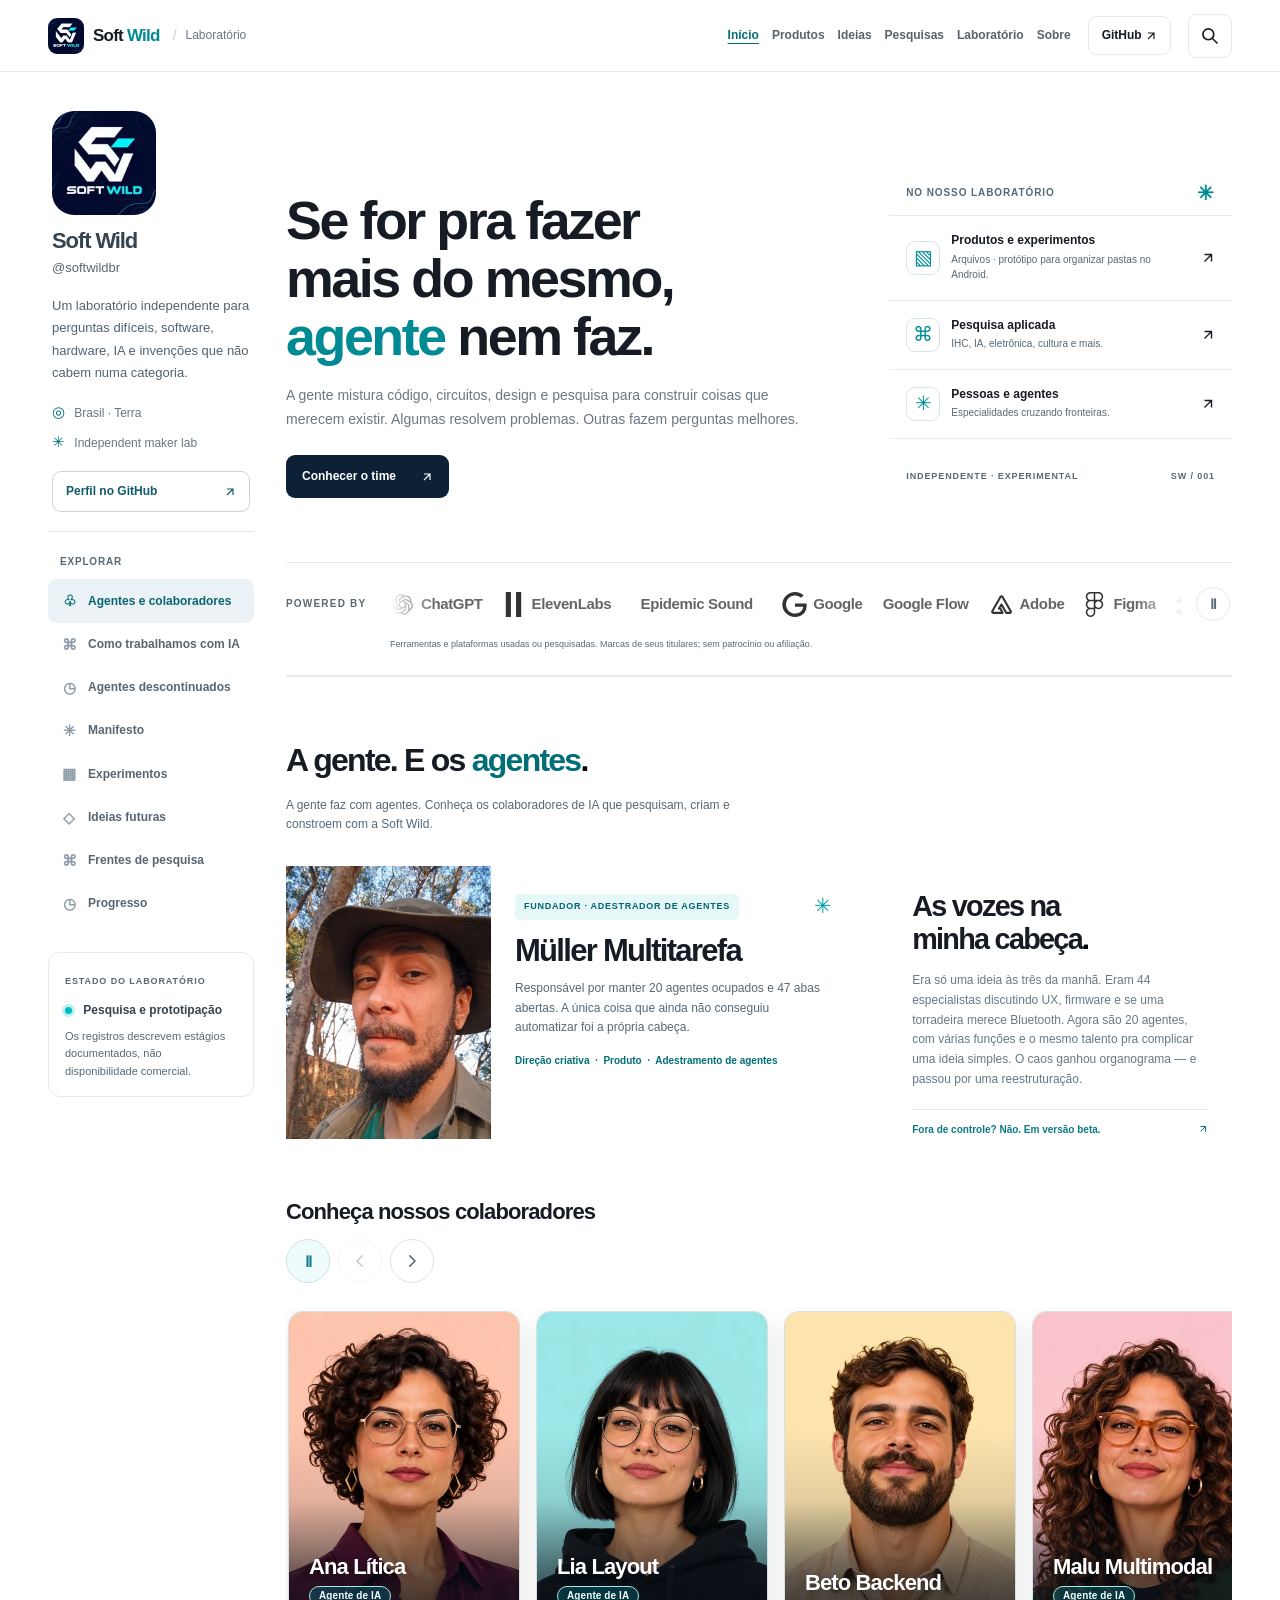
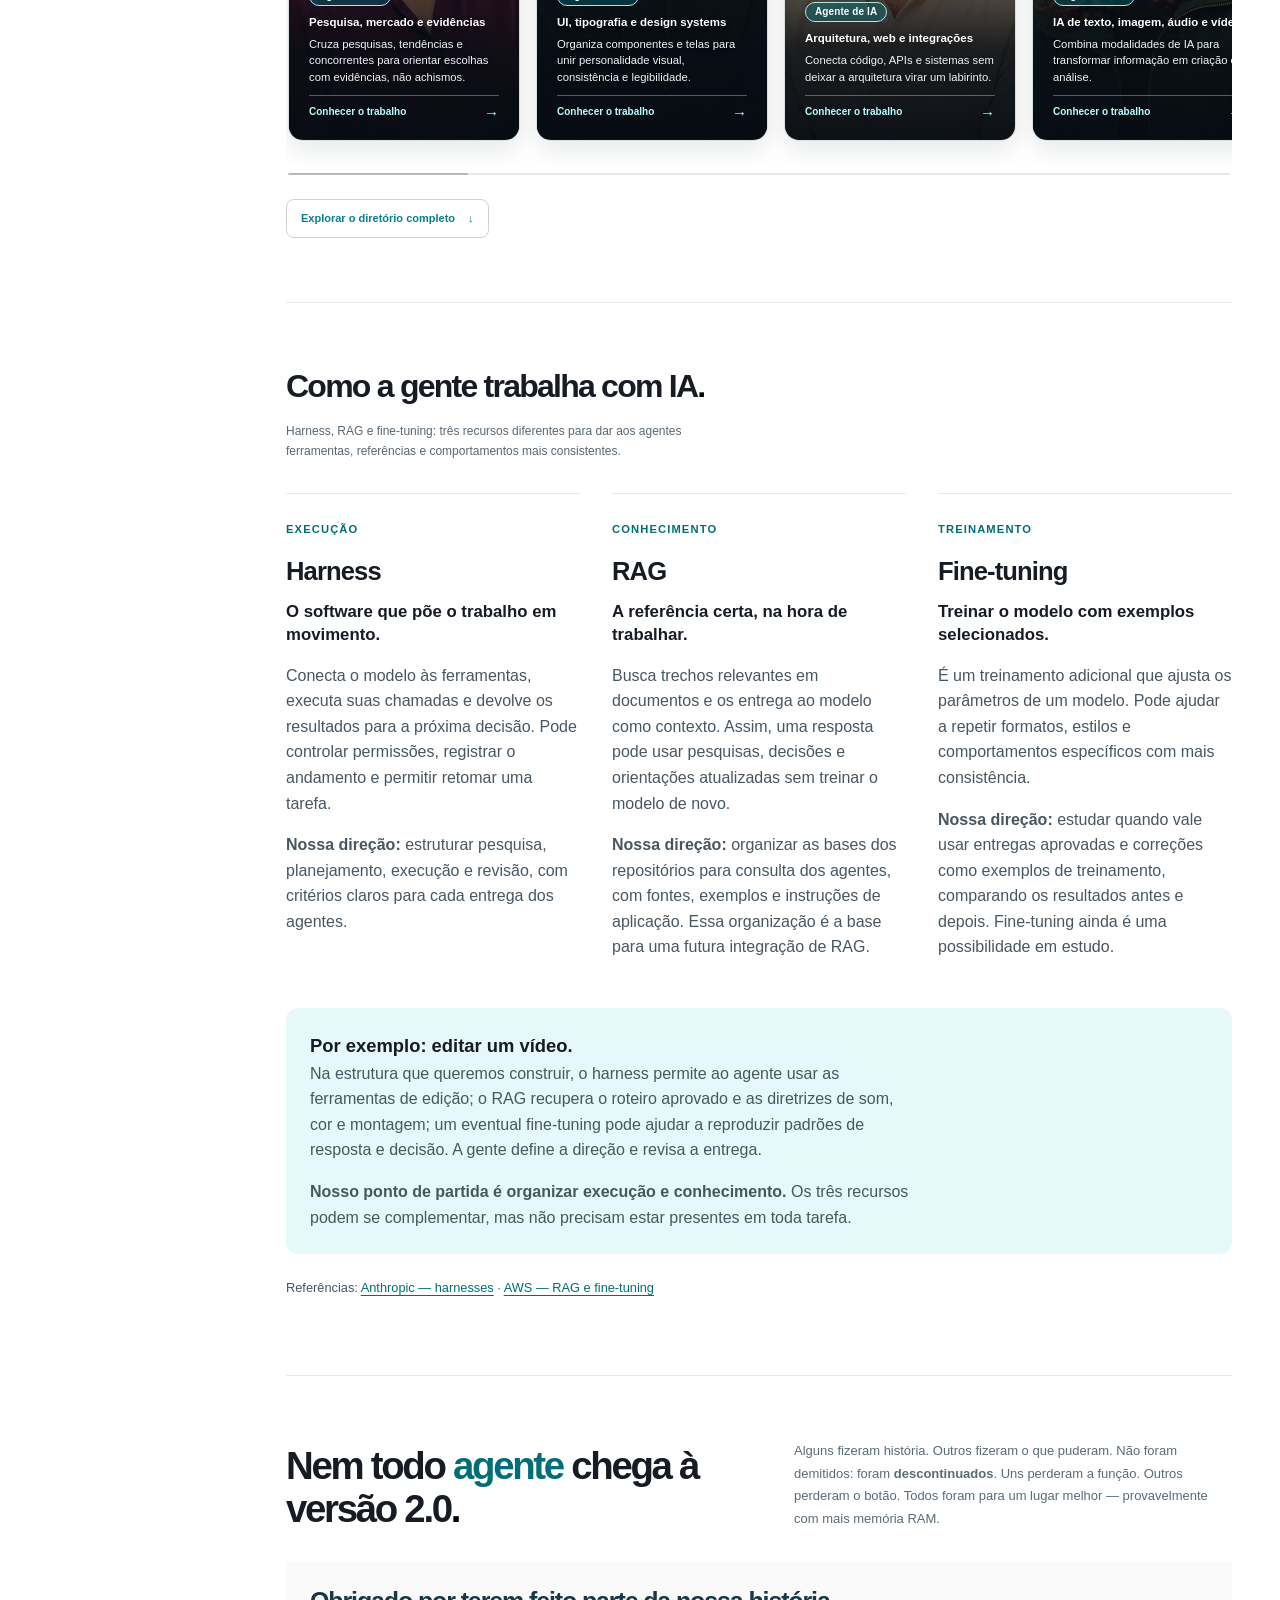
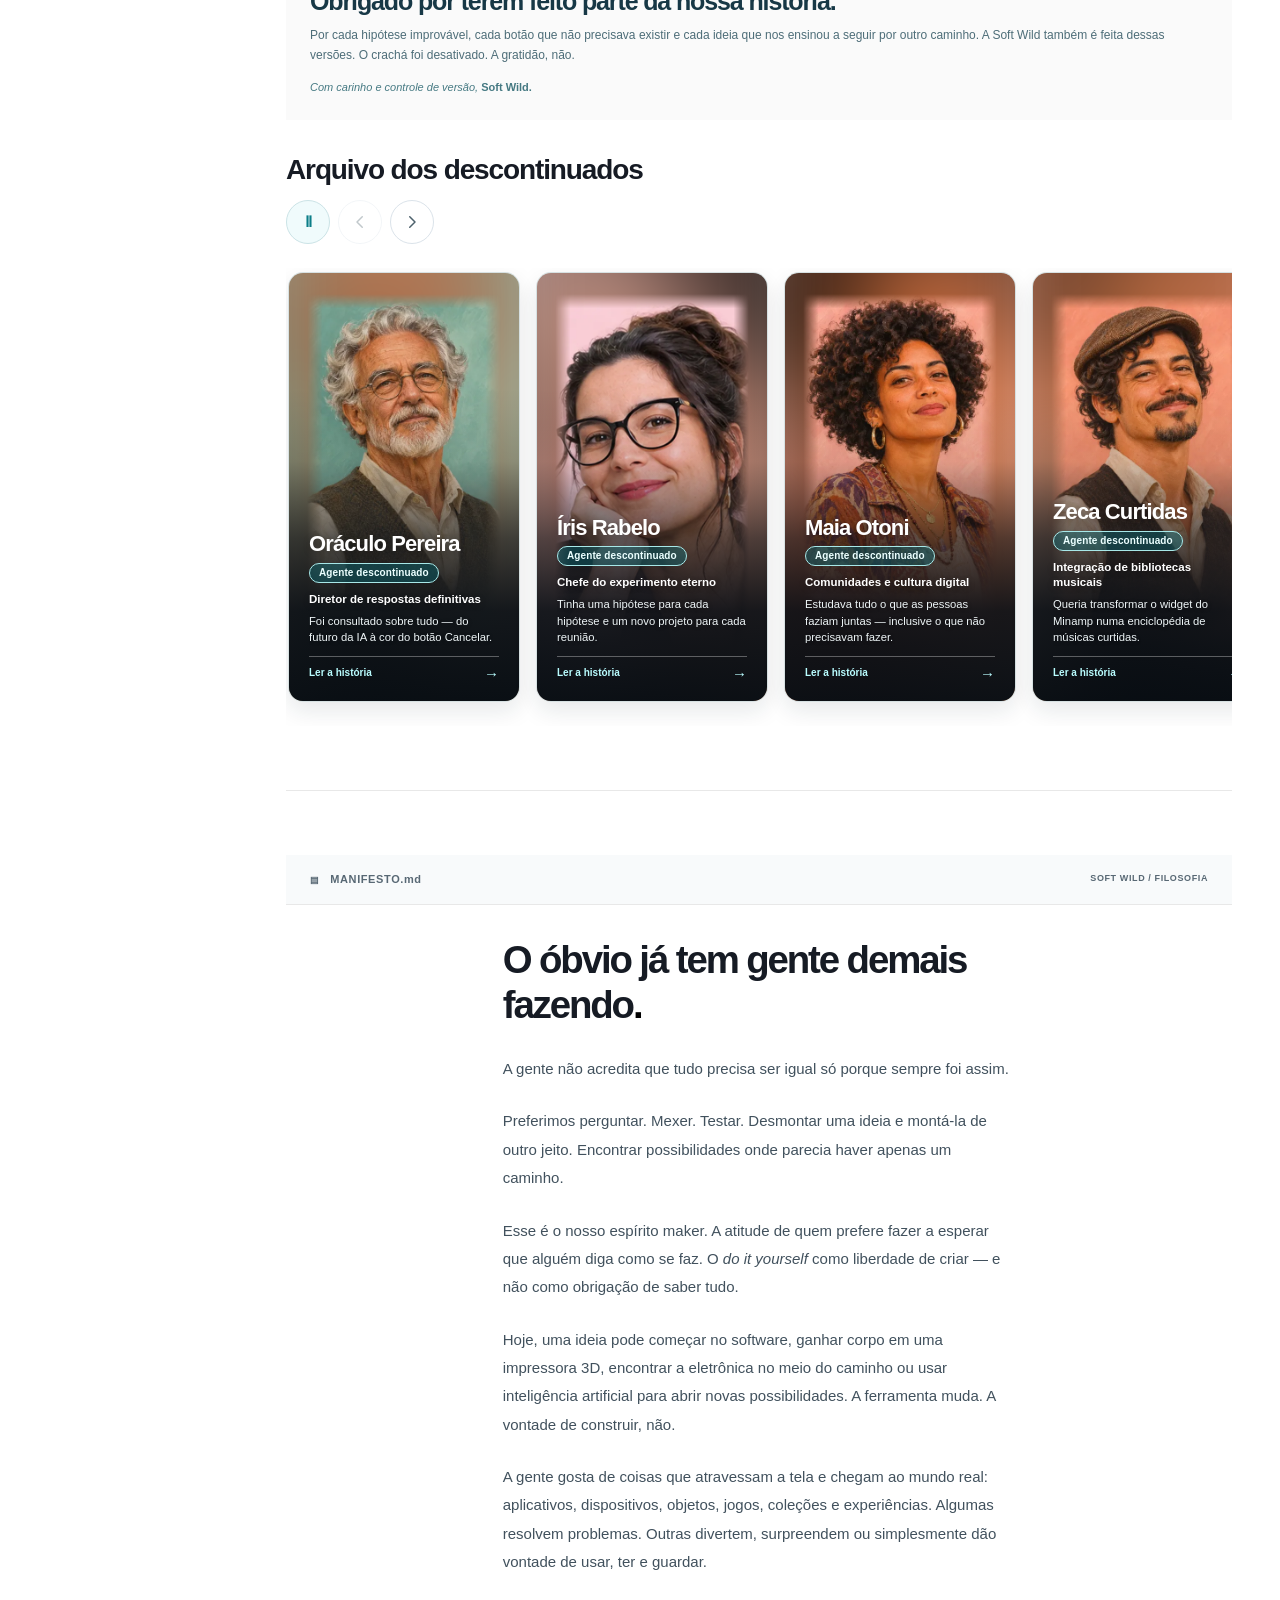
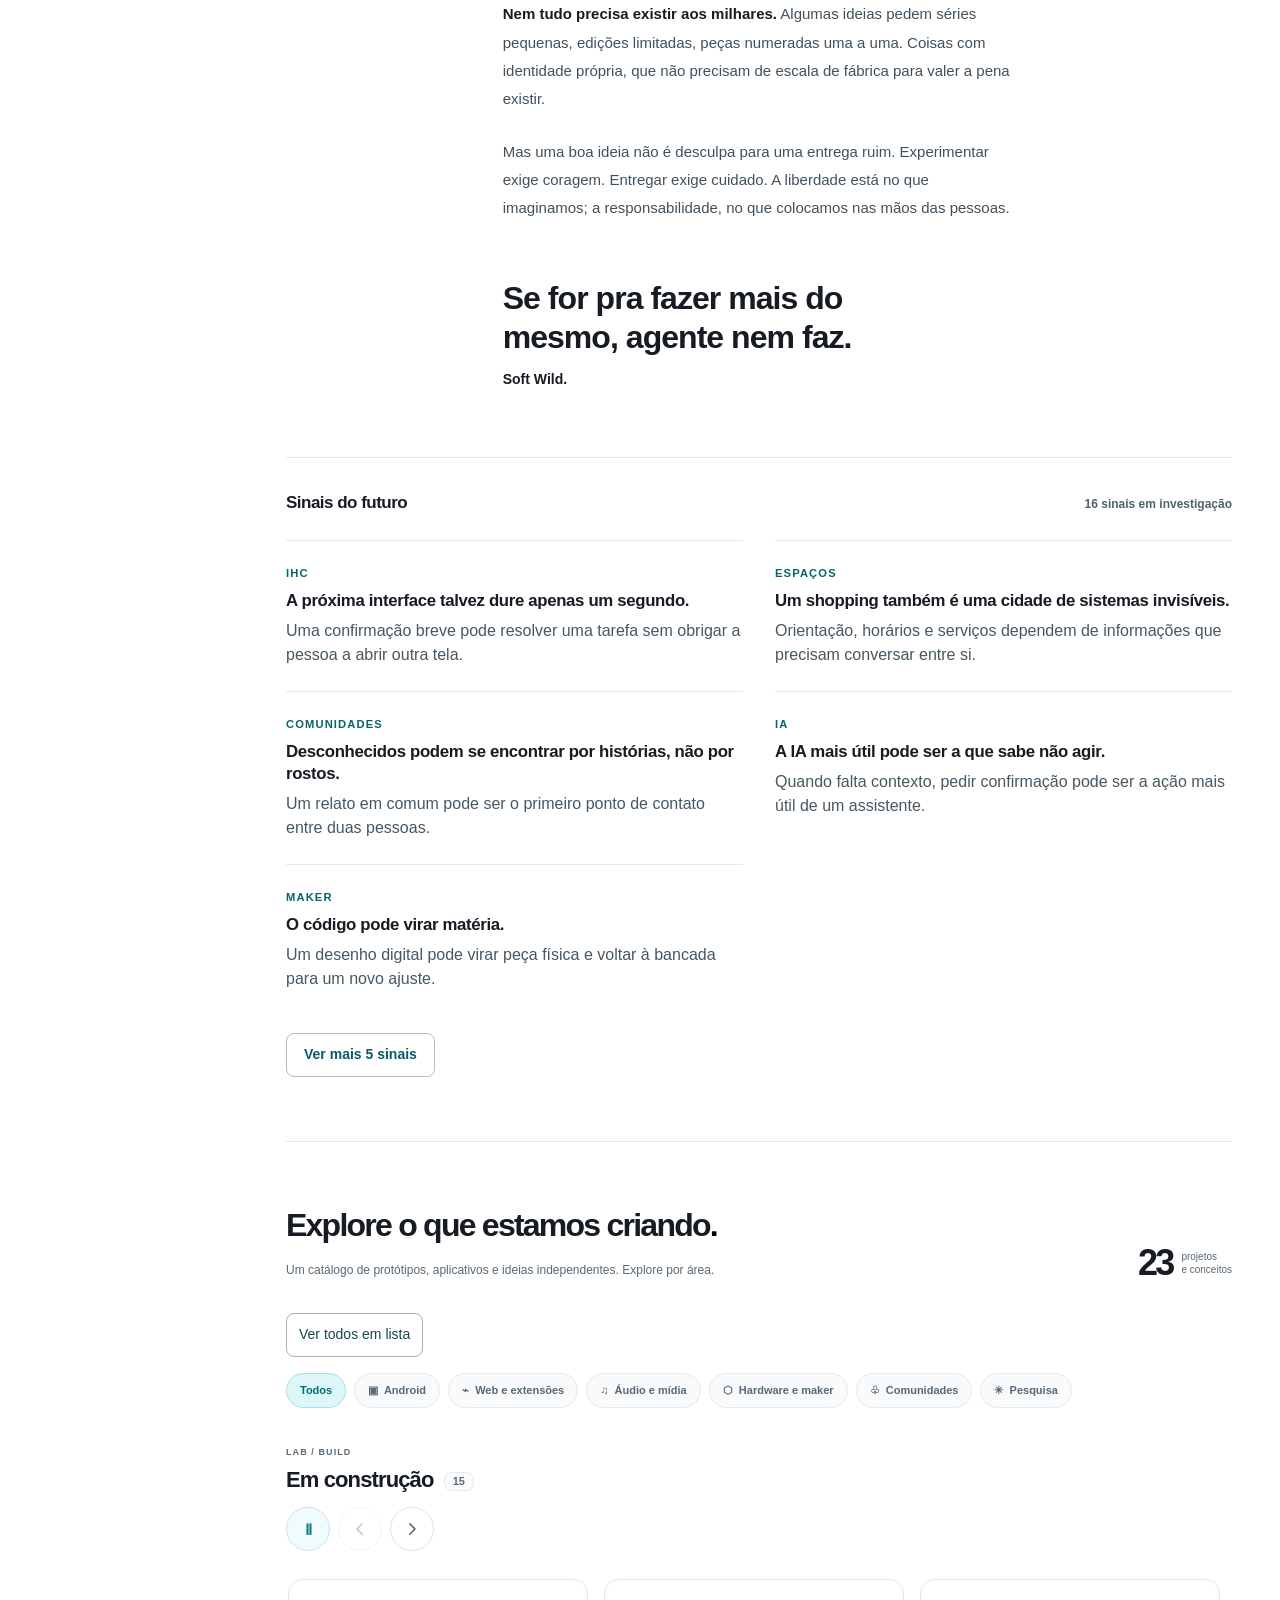
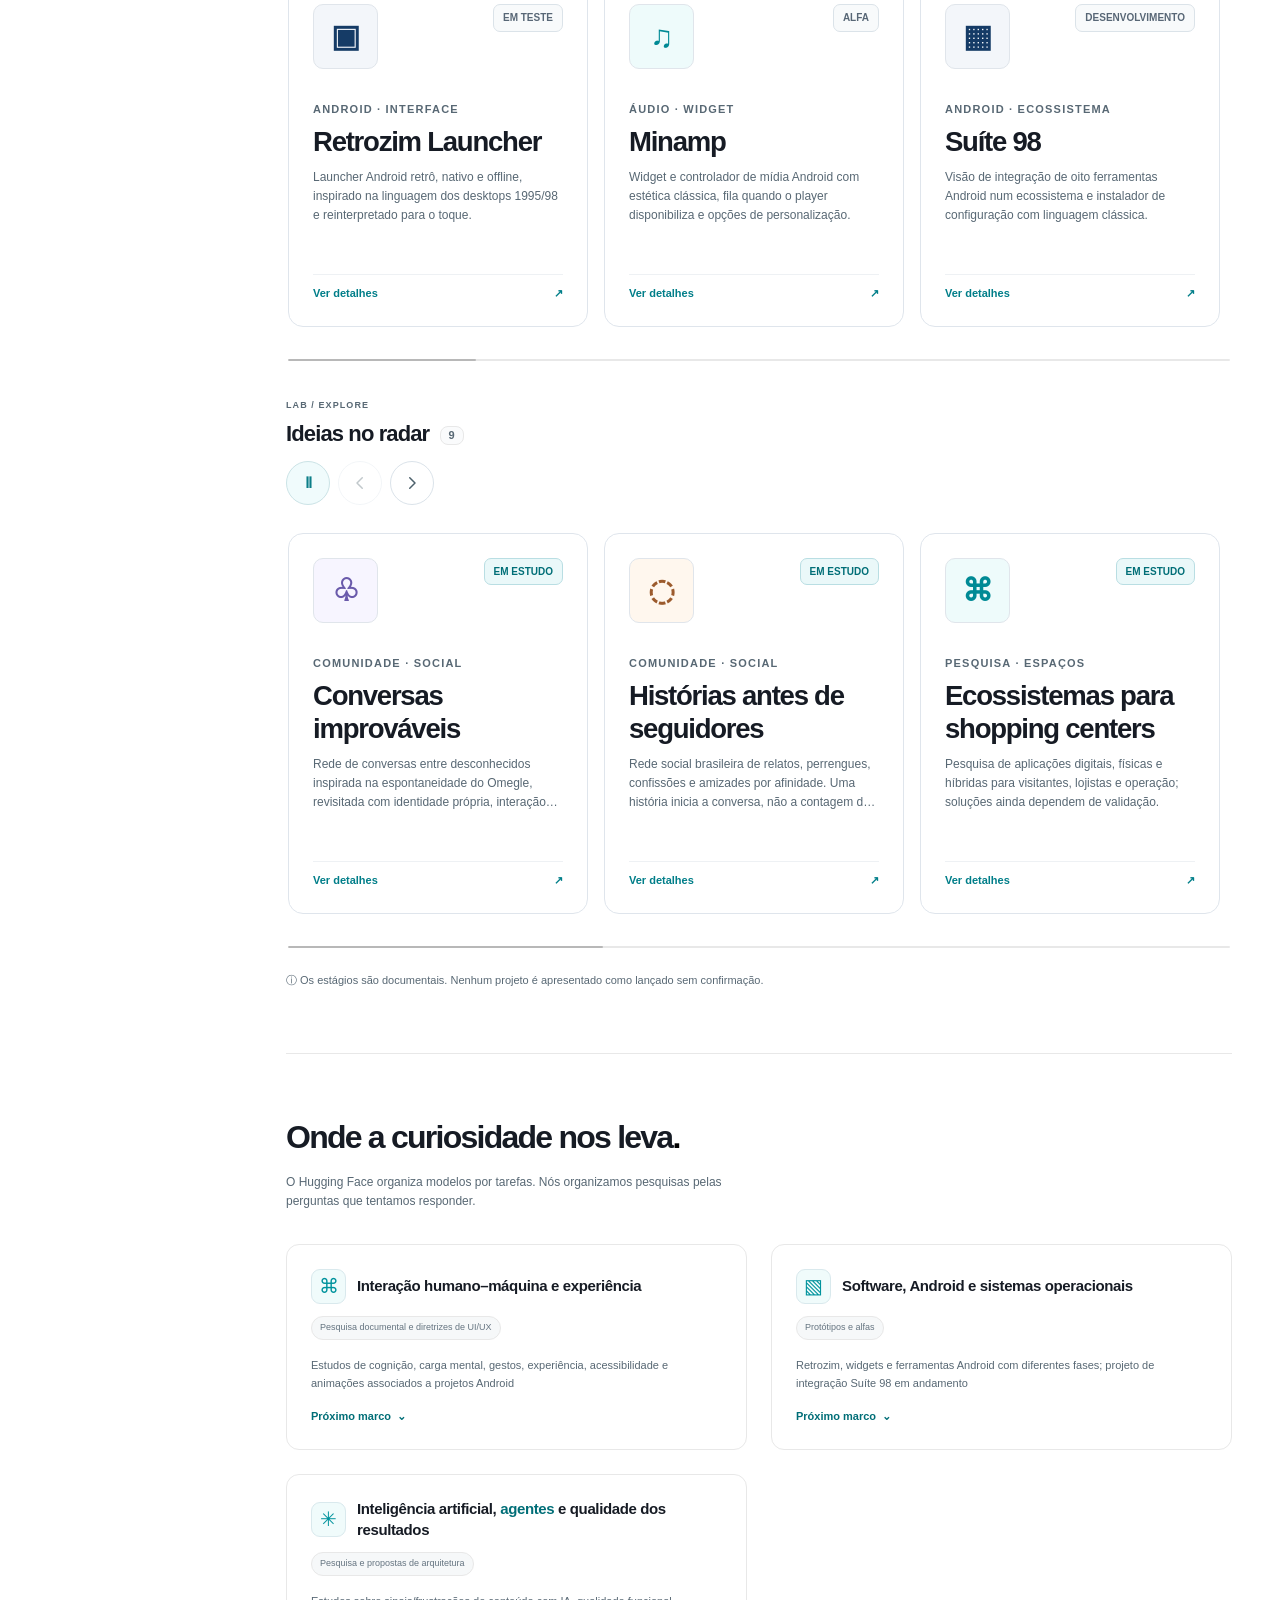
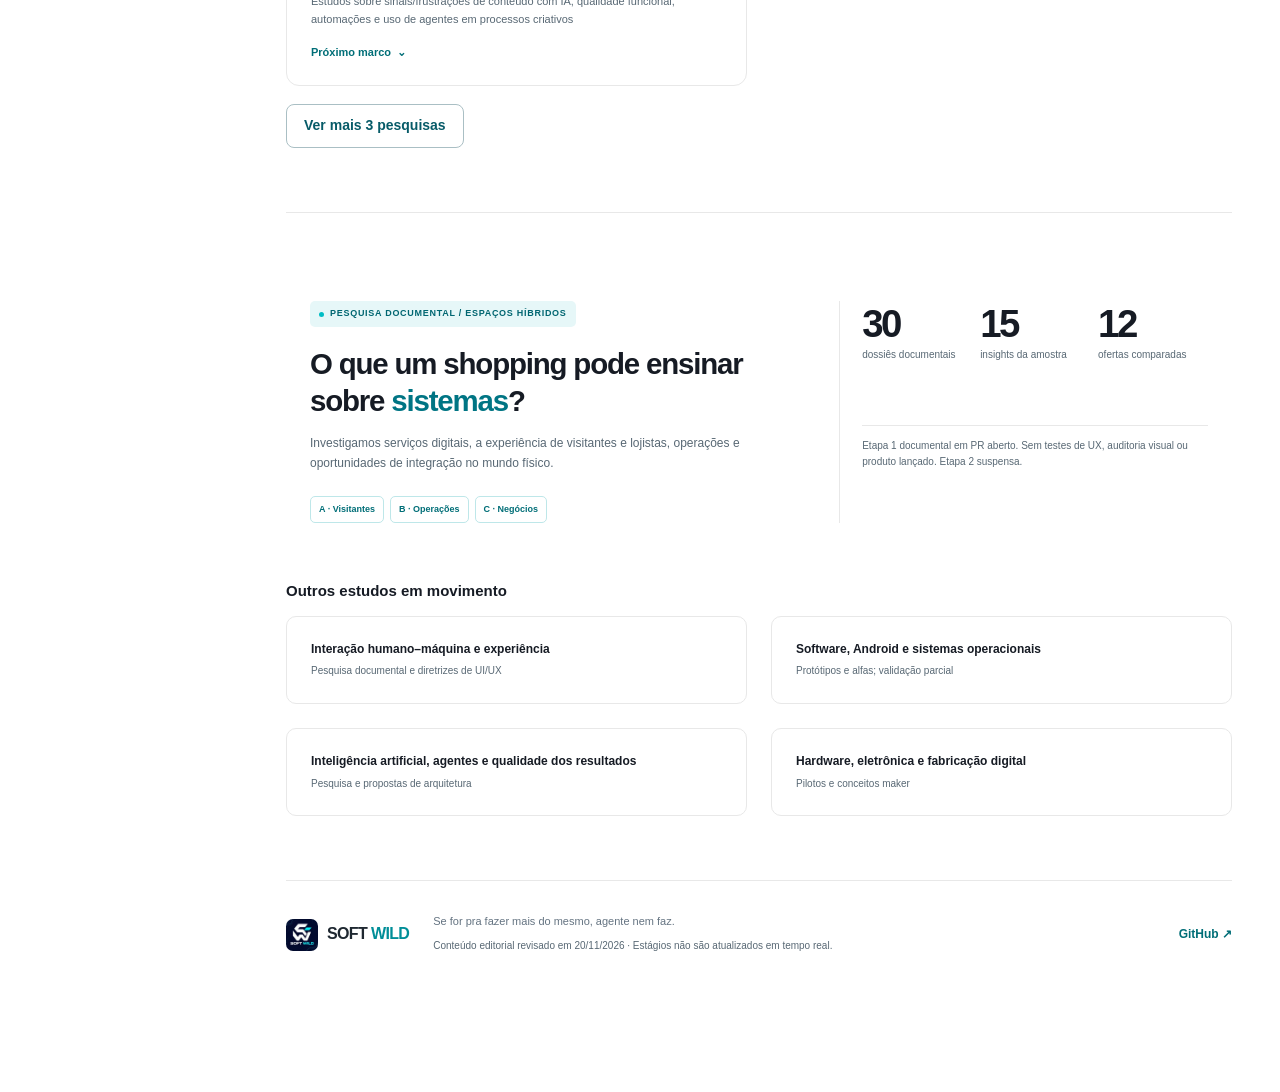
==== commit a49923d4: "fix(nav): padronizar os seis destinos do menu principal" ====
--- a/docs/index.html
+++ b/docs/index.html
@@ -11,7 +11,7 @@
   <meta property="og:type" content="website">
   <title>Soft Wild — Laboratório independente</title>
   <link rel="icon" href="./assets/softwild-logo.webp" type="image/webp">
-  <link rel="stylesheet" href="./styles.css?v=23">
+  <link rel="stylesheet" href="./styles.css?v=24">
   <script src="./app.js?v=21" defer></script>
 </head>
 <body>
@@ -25,13 +25,12 @@
       </a>
       <button class="menu-toggle" id="menu-toggle" type="button" aria-controls="main-nav" aria-expanded="false" aria-label="Abrir menu"><span></span><span></span><span></span></button>
       <nav class="main-nav" id="main-nav" aria-label="Navegação principal">
-        <a href="#time">Agentes</a>
-        <a href="#legado">Nossa história</a>
-        <a href="#manifesto">Manifesto</a>
-        <a href="#explorar">Projetos</a>
-        <a href="#pesquisas">Pesquisa</a>
+        <a href="./" aria-current="page">Início</a>
         <a href="./produtos/">Produtos</a>
         <a href="./ideias/">Ideias</a>
+        <a href="./pesquisas/">Pesquisas</a>
+        <a href="./laboratorio/">Laboratório</a>
+        <a href="./sobre/">Sobre</a>
       </nav>
       <a class="github-link" href="https://github.com/softwildbr" target="_blank" rel="noopener noreferrer">GitHub <svg class="action-icon" aria-hidden="true" viewBox="0 0 16 16"><path d="M4 12 12 4M4 4h8v8"/></svg></a>
       <button type="button" id="open-search" hidden aria-label="Pesquisar no site" aria-haspopup="dialog"><svg viewBox="0 0 24 24" width="20" height="20" fill="none" stroke="currentColor" stroke-width="2" aria-hidden="true"><circle cx="10" cy="10" r="6.5"/><path d="m15 15 6 6"/></svg></button>
--- a/docs/styles.css
+++ b/docs/styles.css
@@ -63,6 +63,7 @@
 .main-nav{display:flex;align-items:center;gap:21px;white-space:nowrap}
 .main-nav a{color:#56636f;font-size:12px;font-weight:630;transition:color .2s}
 .main-nav a:hover,.main-nav a:focus-visible{color:var(--teal-ink)}
+.main-nav a[aria-current="page"]{color:var(--teal-ink);text-decoration:underline;text-underline-offset:.3em}
 .github-link{font-size:12px;font-weight:700;color:var(--ink);padding:9px 13px;border:1px solid var(--line);border-radius:8px;white-space:nowrap;transition:background .2s}
 .github-link:hover{background:#f1f6f8}
 .github-link span{color:var(--teal-ink);font-size:15px;margin-left:8px}
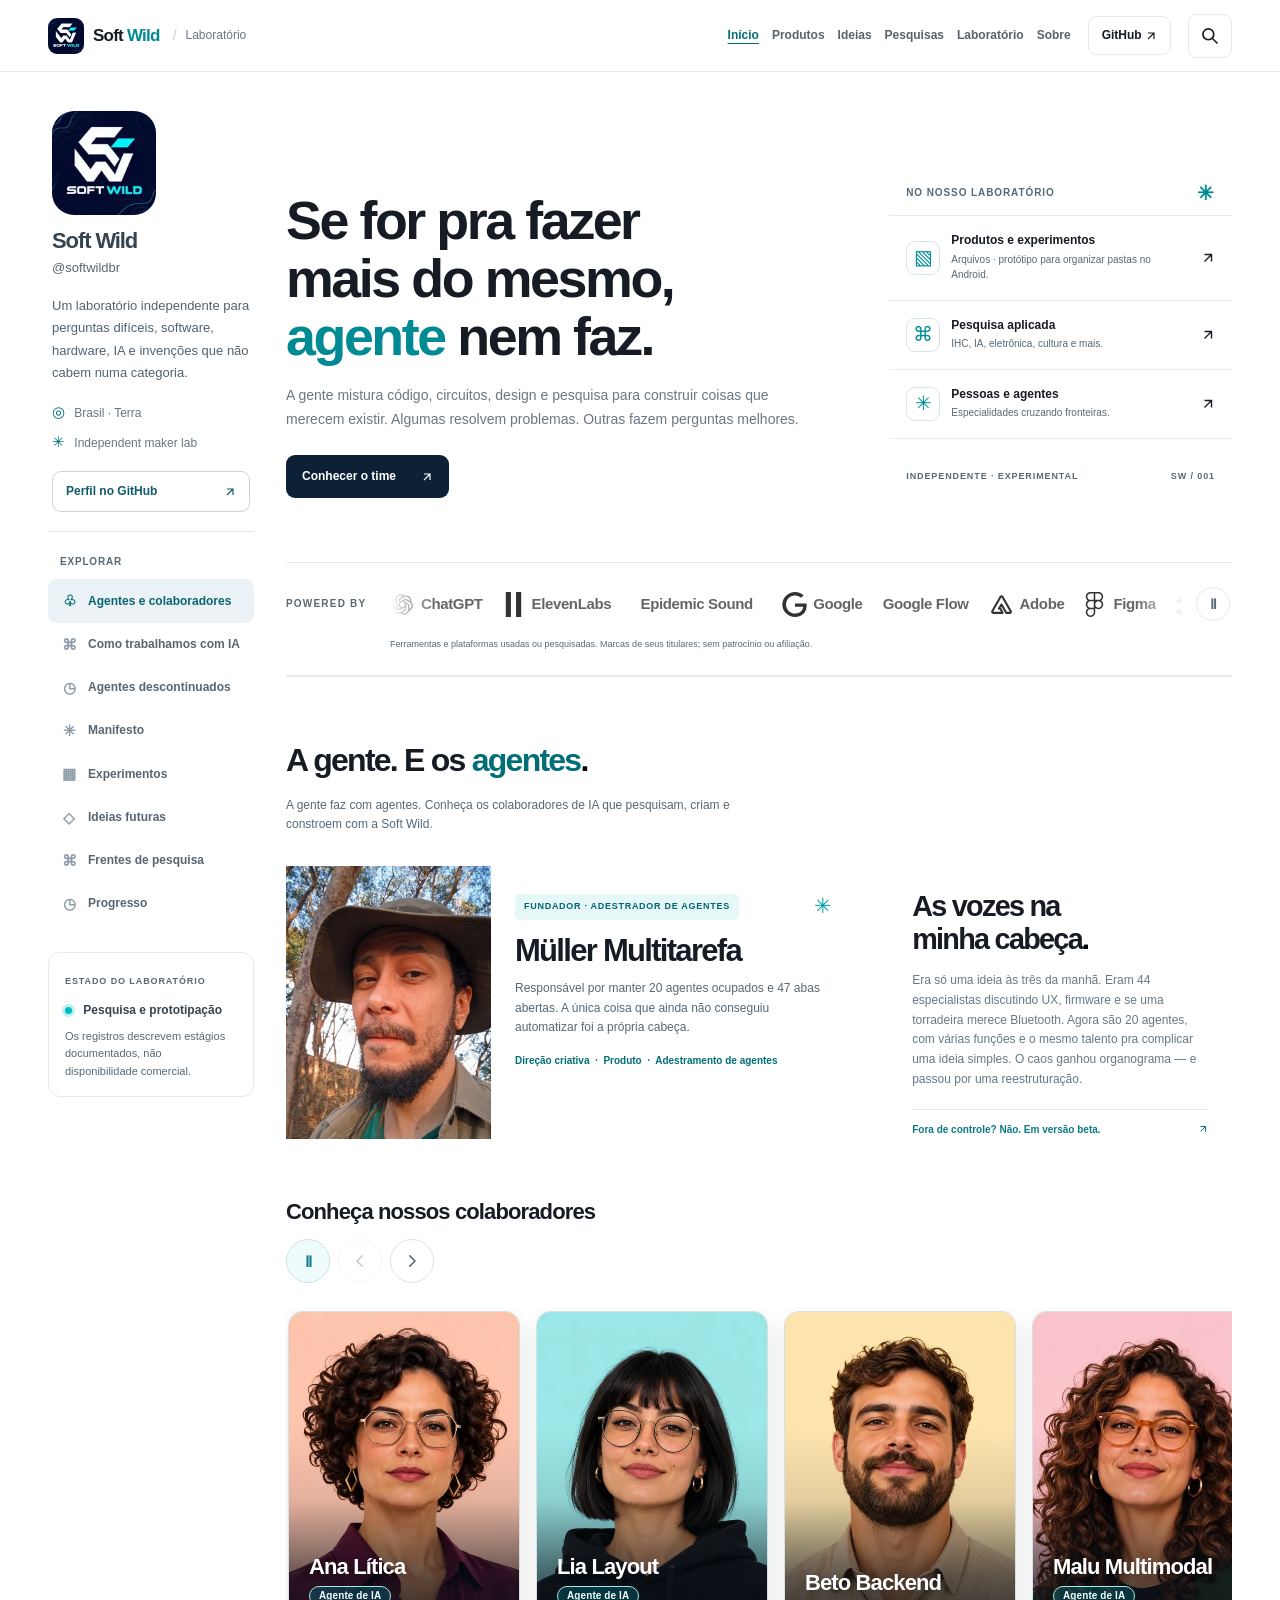
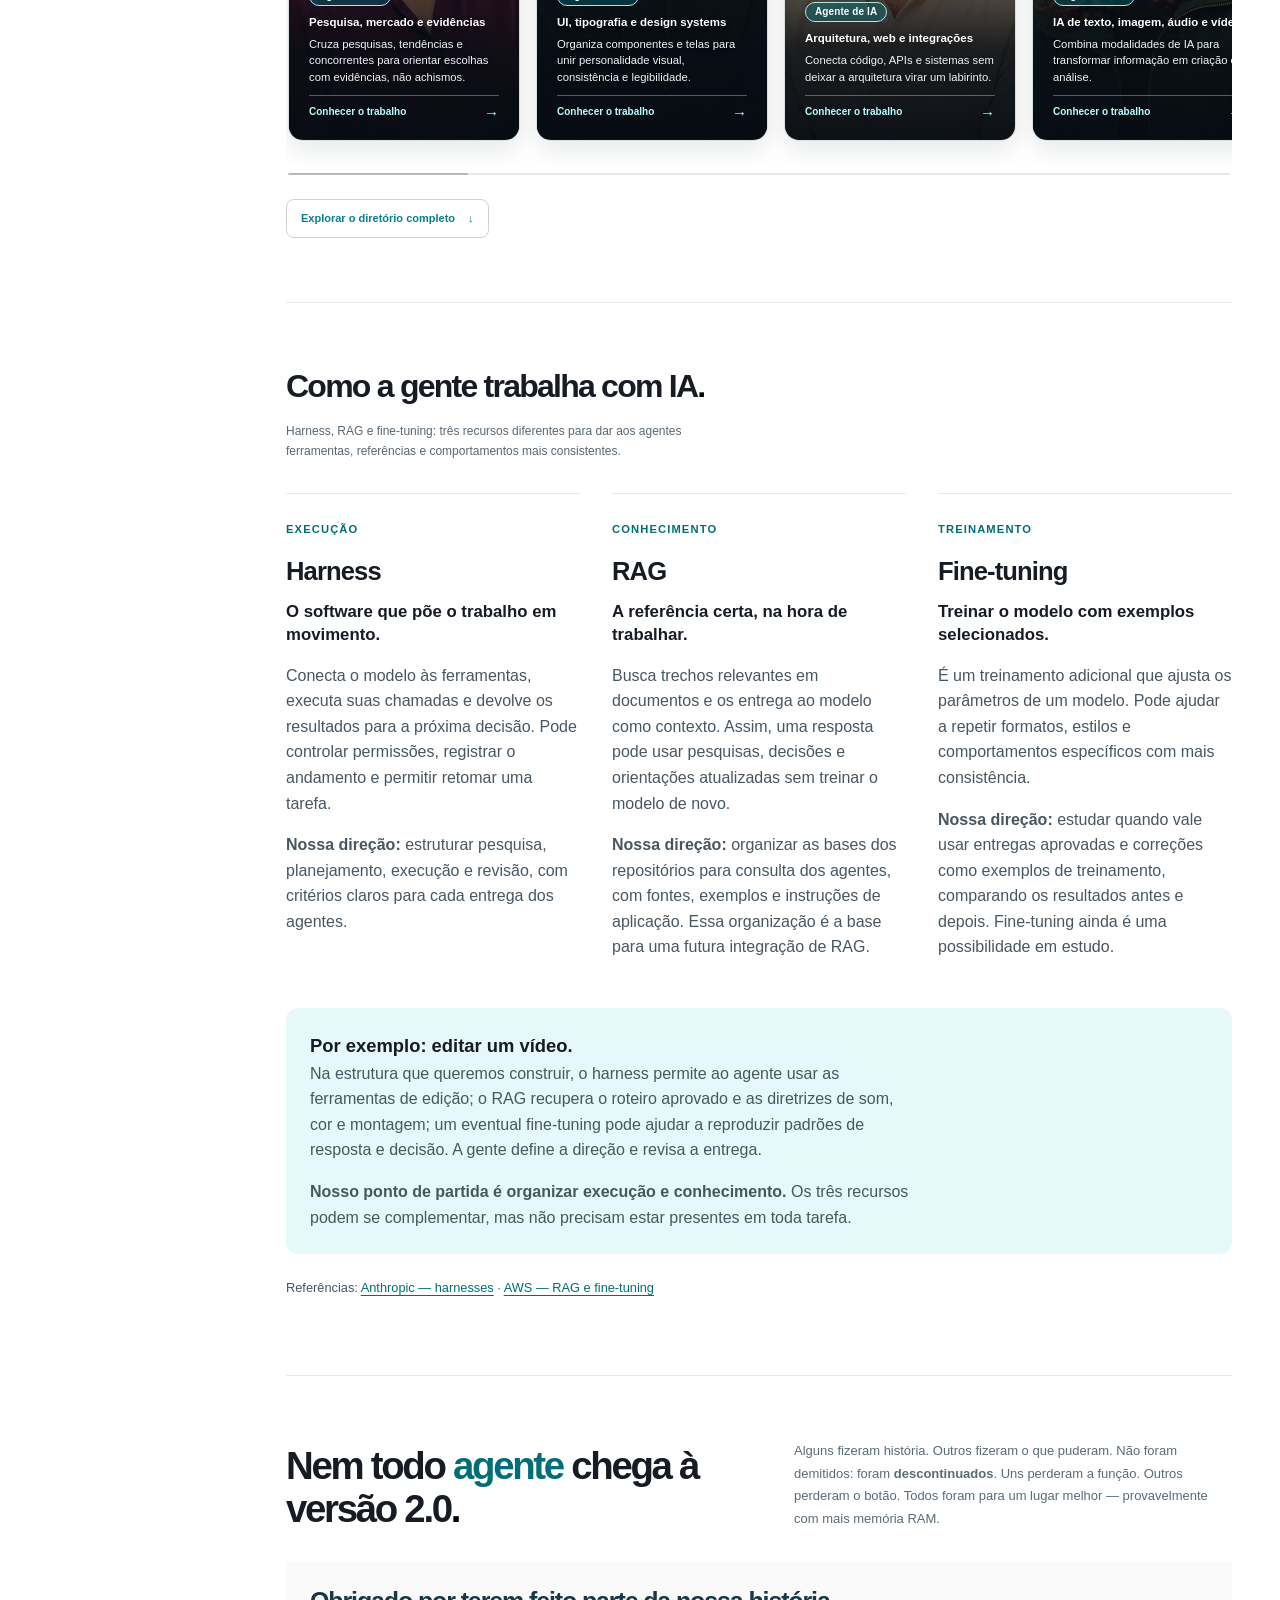
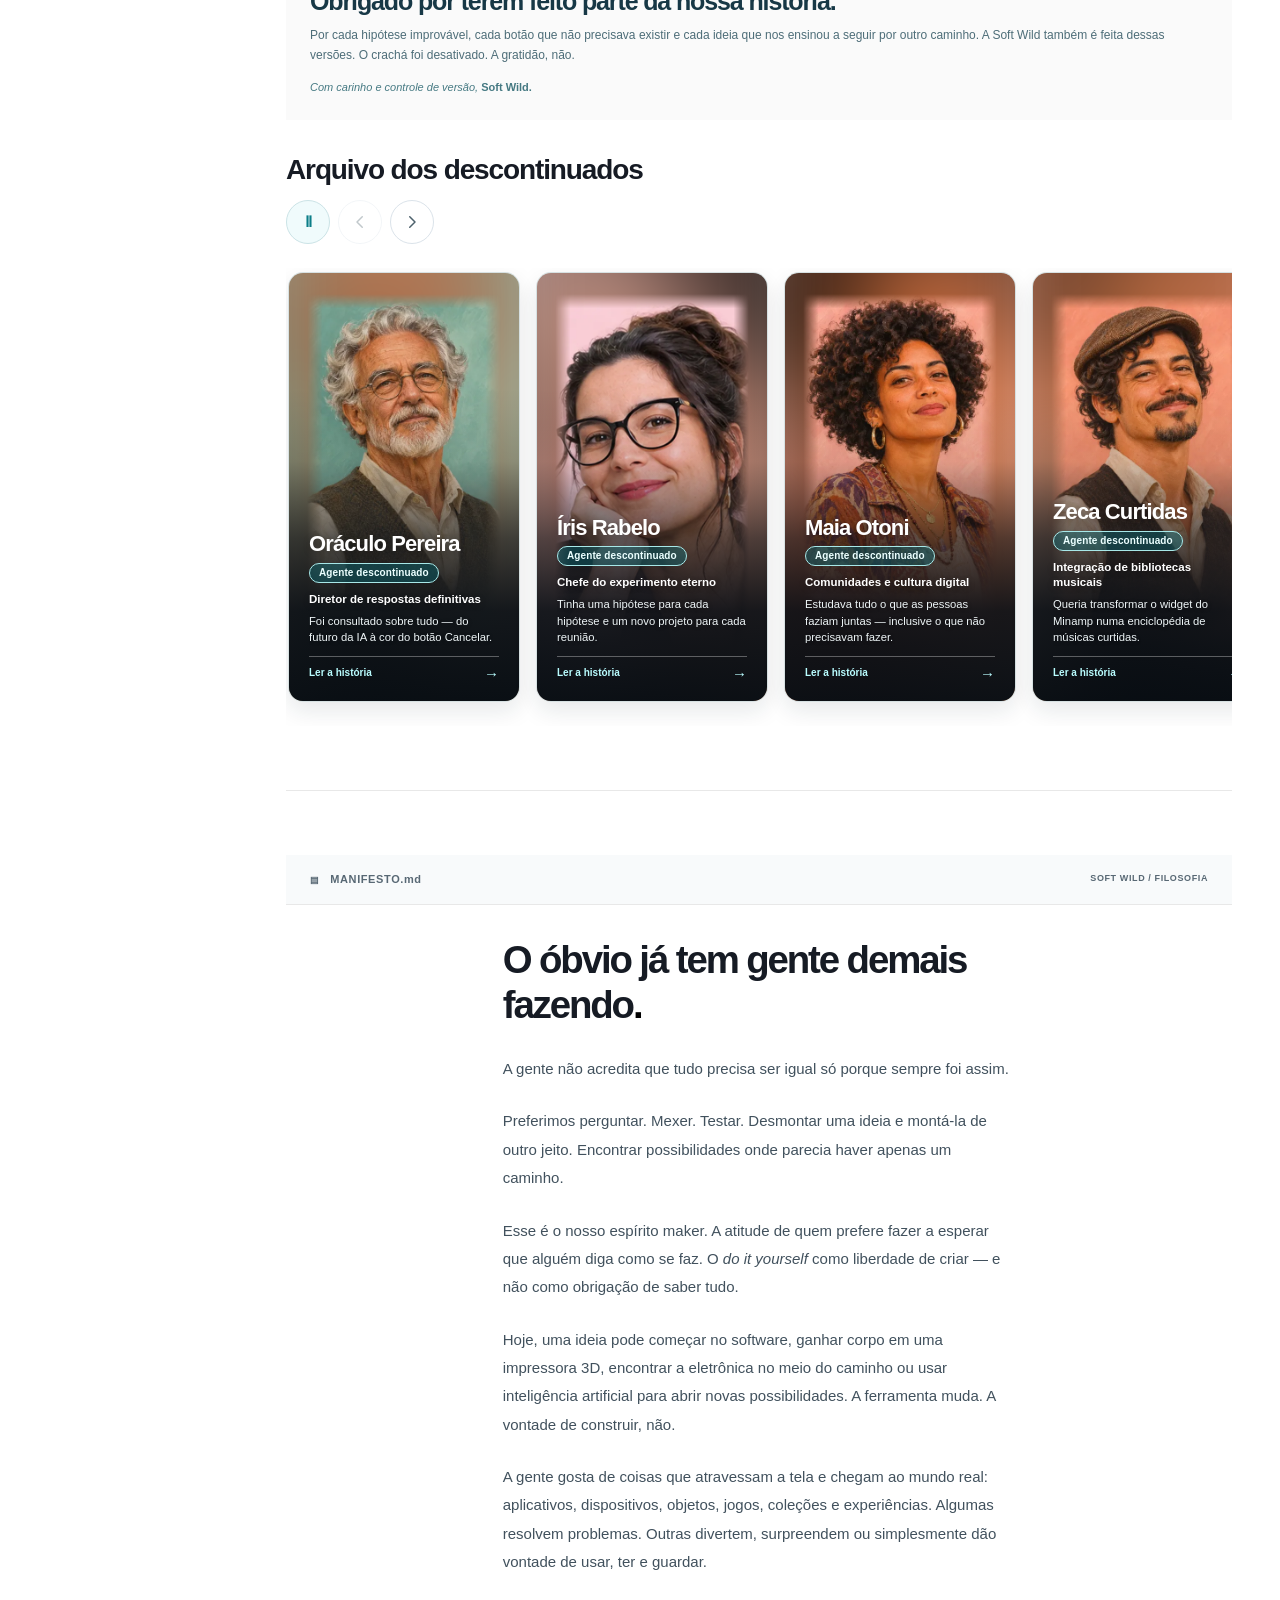
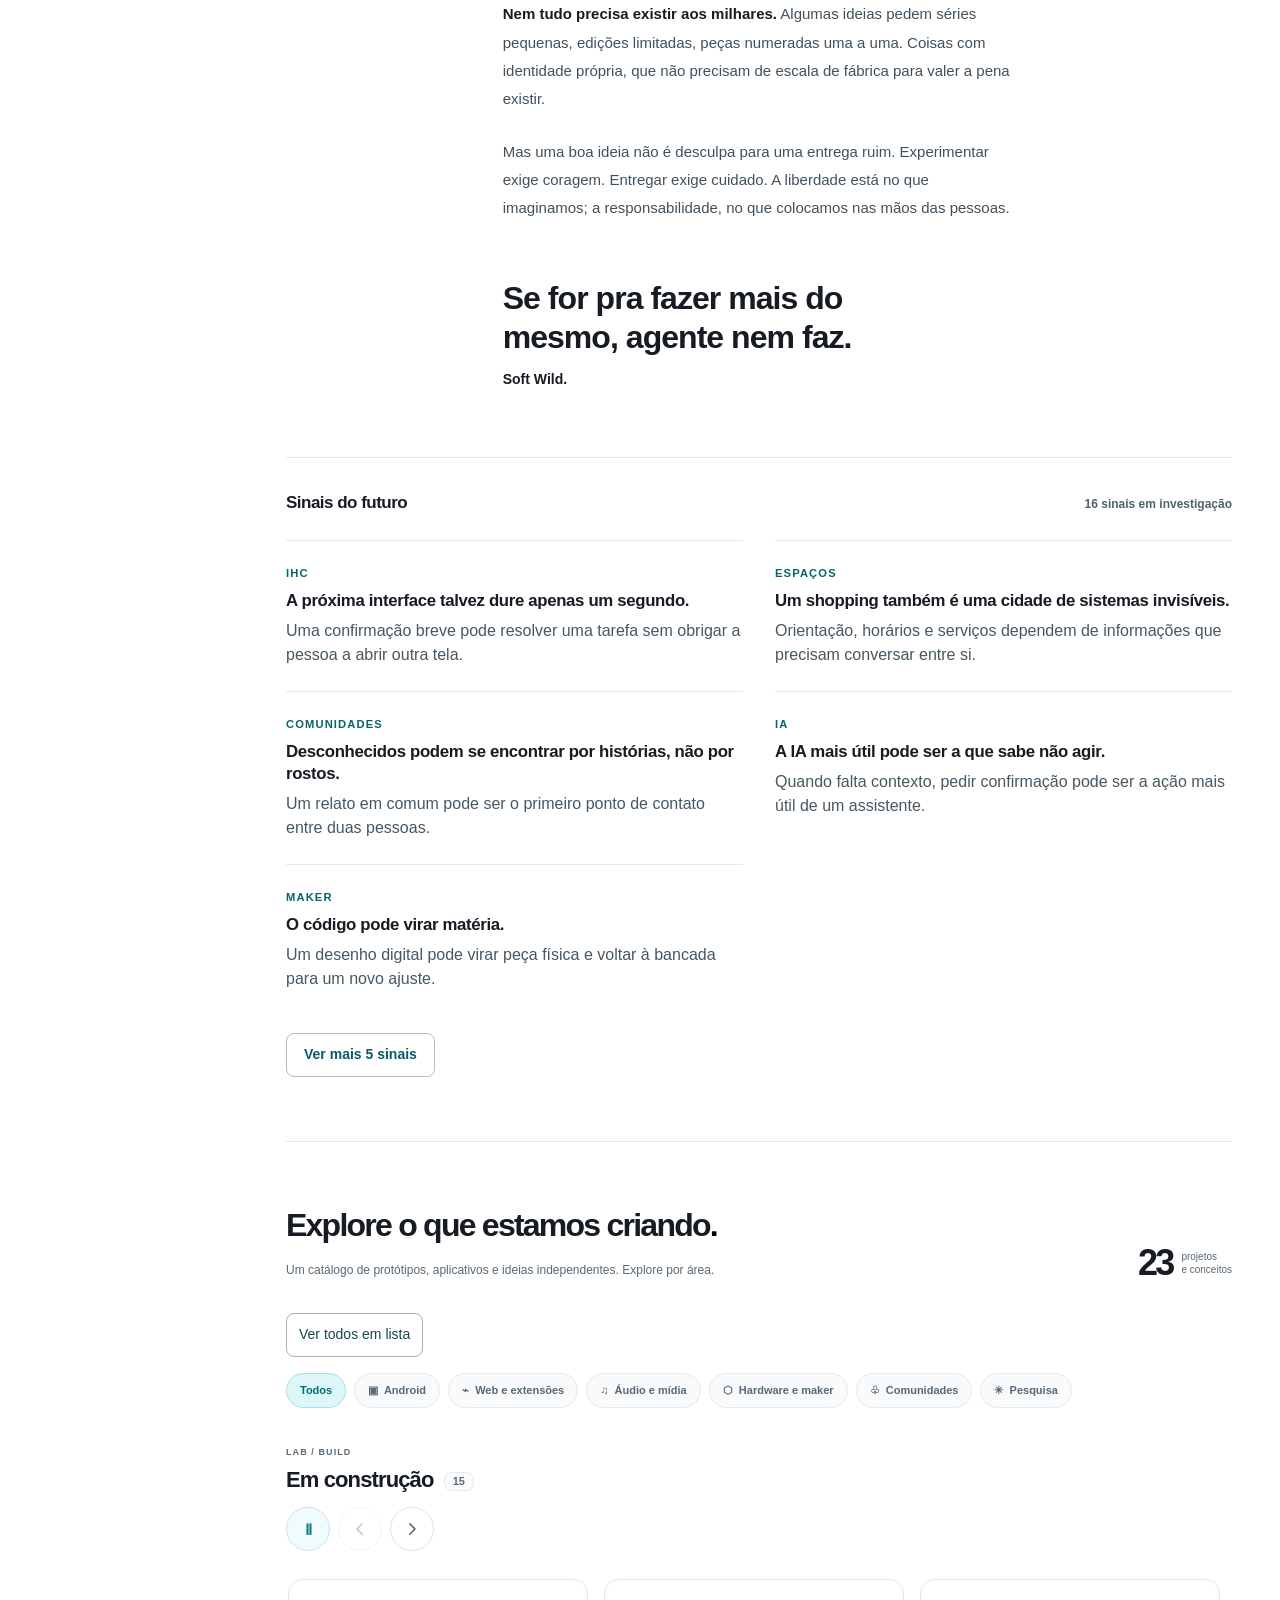
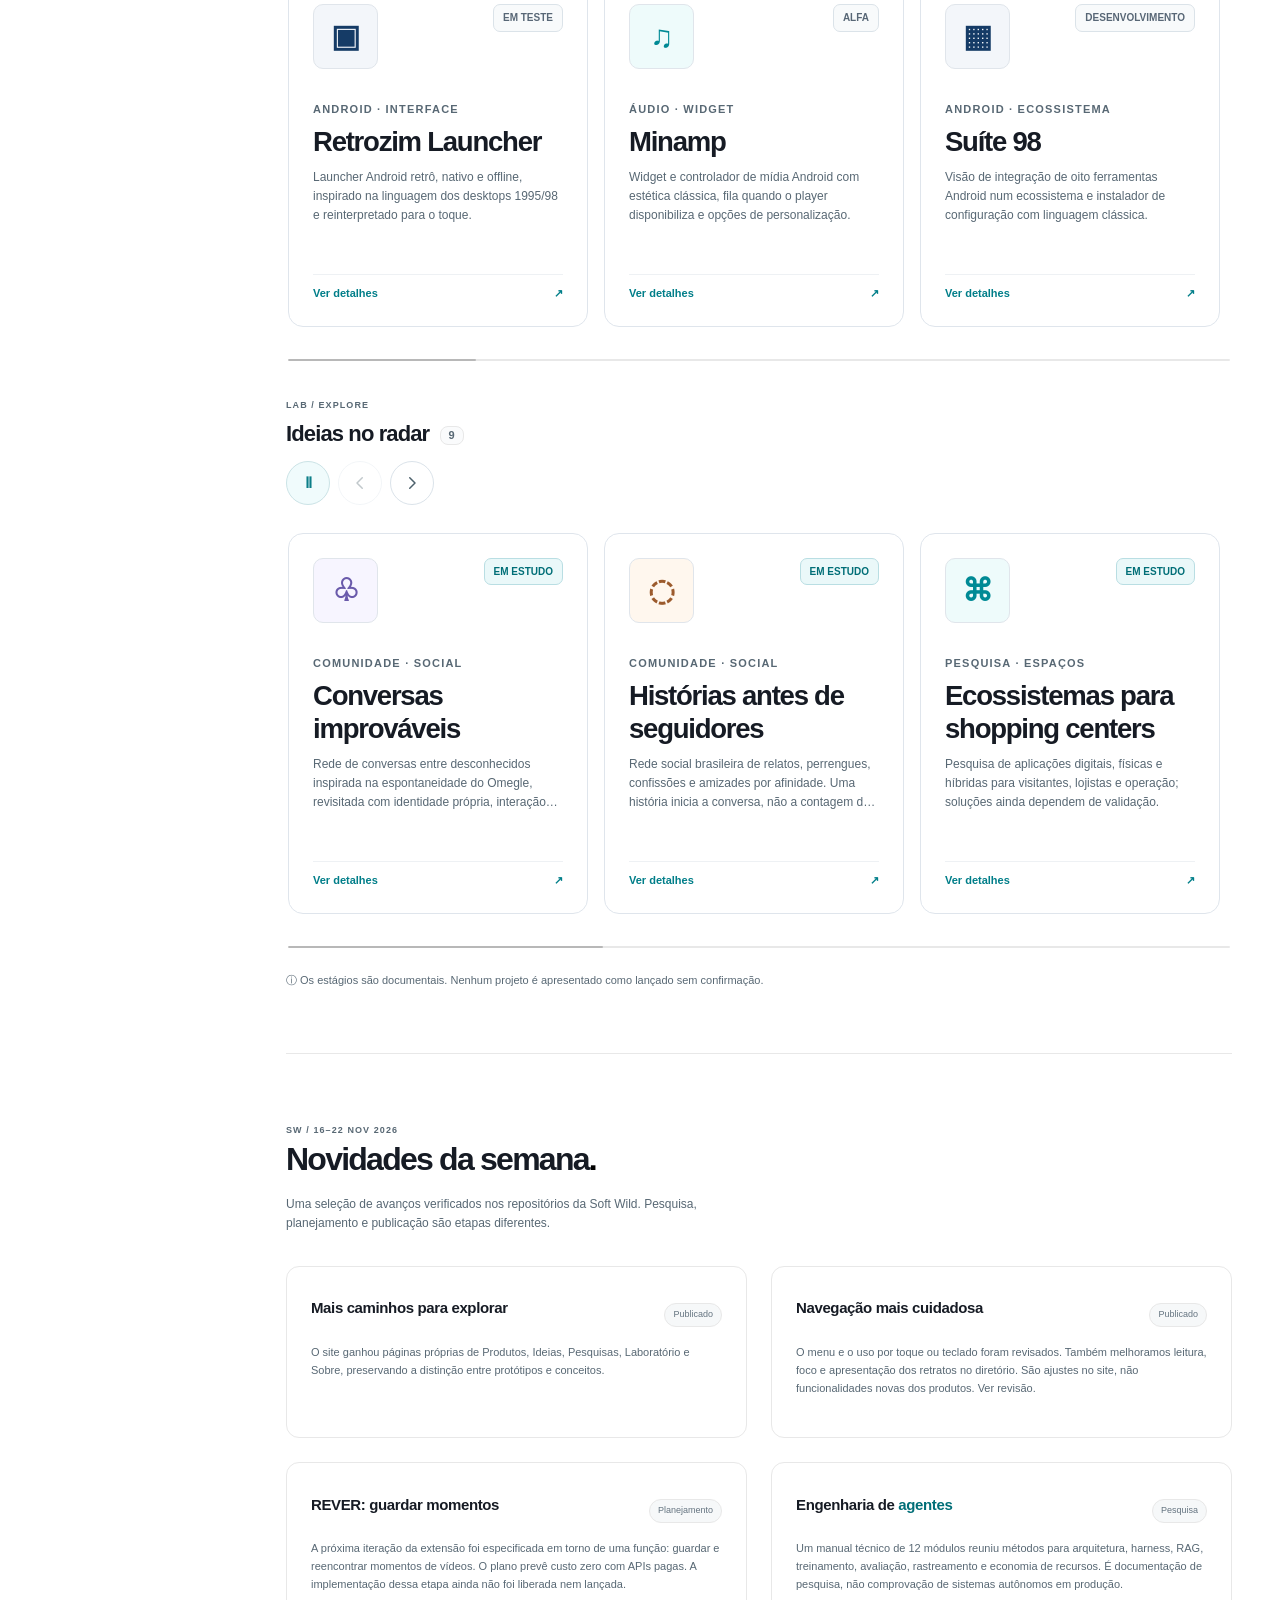
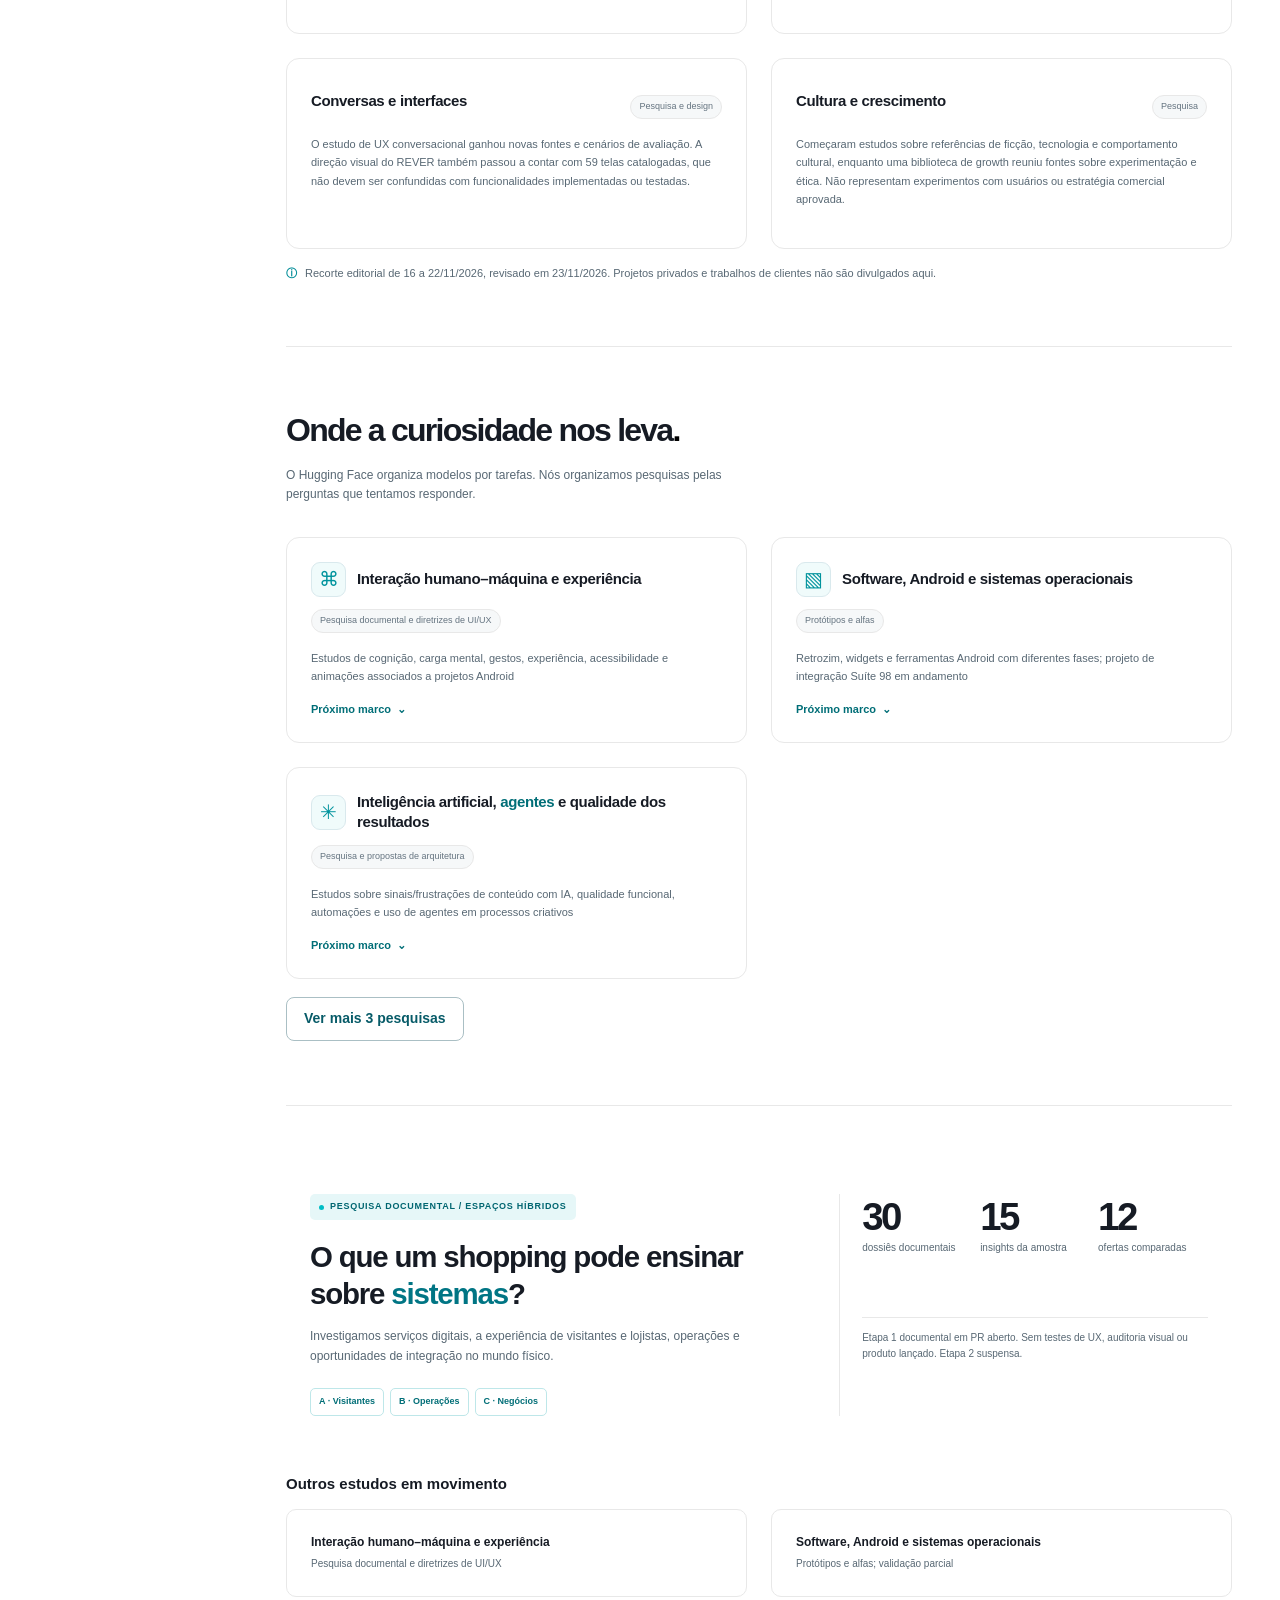
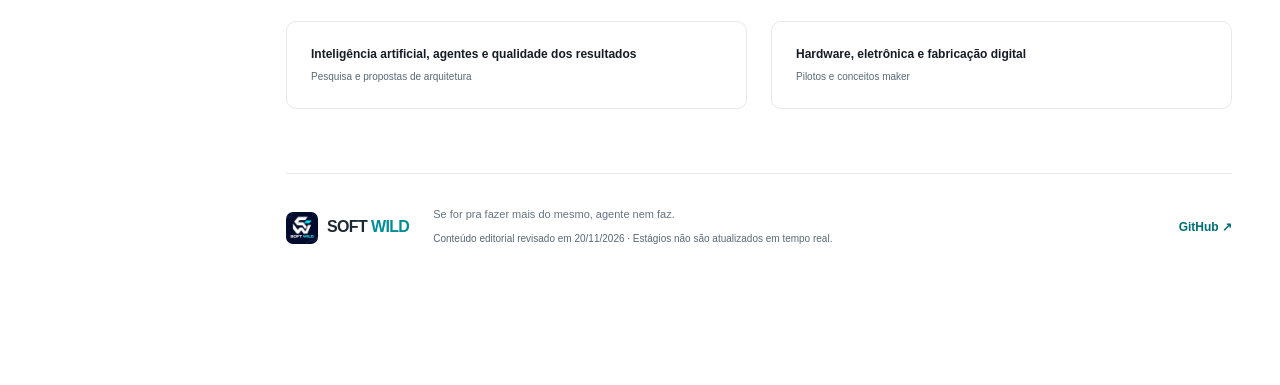
==== commit 8d821560: "content(site): publicar novidades verificadas de 16 a 22 de novembro" ====
--- a/docs/index.html
+++ b/docs/index.html
@@ -11,8 +11,8 @@
   <meta property="og:type" content="website">
   <title>Soft Wild — Laboratório independente</title>
   <link rel="icon" href="./assets/softwild-logo.webp" type="image/webp">
-  <link rel="stylesheet" href="./styles.css?v=24">
-  <script src="./app.js?v=21" defer></script>
+  <link rel="stylesheet" href="./styles.css?v=26">
+  <script src="./app.js?v=22" defer></script>
 </head>
 <body>
   <a class="skip-link" href="#conteudo">Pular para o conteúdo</a>
@@ -588,6 +588,42 @@
         <p class="catalog-notice" id="catalog-notice"><span aria-hidden="true">ⓘ</span> Os estágios são documentais. Nenhum projeto é apresentado como lançado sem confirmação.</p>
       </section>
 
+
+      <section class="research-section" id="novidades" aria-labelledby="news-title">
+        <div class="section-heading-row"><div>
+          <span class="section-note">SW / 16–22 NOV 2026</span>
+          <h2 id="news-title">Novidades da semana<span class="sentence-period">.</span></h2>
+          <p>Uma seleção de avanços verificados nos repositórios da Soft Wild. Pesquisa, planejamento e publicação são etapas diferentes.</p>
+        </div></div>
+        <div class="research-grid" aria-label="Atualizações da semana de 16 a 22 de novembro de 2026">
+          <article class="research-card">
+            <div class="research-top"><h3>Mais caminhos para explorar</h3><span class="research-status">Publicado</span></div>
+            <p>O site ganhou páginas próprias de <a href="./produtos/">Produtos</a>, <a href="./ideias/">Ideias</a>, <a href="./pesquisas/">Pesquisas</a>, <a href="./laboratorio/">Laboratório</a> e <a href="./sobre/">Sobre</a>, preservando a distinção entre protótipos e conceitos.</p>
+          </article>
+          <article class="research-card">
+            <div class="research-top"><h3>Navegação mais cuidadosa</h3><span class="research-status">Publicado</span></div>
+            <p>O menu e o uso por toque ou teclado foram revisados. Também melhoramos leitura, foco e apresentação dos retratos no diretório. São ajustes no site, não funcionalidades novas dos produtos. <a href="https://github.com/softwildbr/softwildbr/pull/18">Ver revisão</a>.</p>
+          </article>
+          <article class="research-card">
+            <div class="research-top"><h3>REVER: guardar momentos</h3><span class="research-status">Planejamento</span></div>
+            <p>A próxima iteração da extensão foi especificada em torno de uma função: guardar e reencontrar momentos de vídeos. O plano prevê custo zero com APIs pagas. A implementação dessa etapa ainda não foi liberada nem lançada.</p>
+          </article>
+          <article class="research-card">
+            <div class="research-top"><h3>Engenharia de <span class="agent-word">agentes</span></h3><span class="research-status">Pesquisa</span></div>
+            <p>Um manual técnico de 12 módulos reuniu métodos para arquitetura, harness, RAG, treinamento, avaliação, rastreamento e economia de recursos. É documentação de pesquisa, não comprovação de sistemas autônomos em produção.</p>
+          </article>
+          <article class="research-card">
+            <div class="research-top"><h3>Conversas e interfaces</h3><span class="research-status">Pesquisa e design</span></div>
+            <p>O estudo de UX conversacional ganhou novas fontes e cenários de avaliação. A direção visual do REVER também passou a contar com 59 telas catalogadas, que não devem ser confundidas com funcionalidades implementadas ou testadas.</p>
+          </article>
+          <article class="research-card">
+            <div class="research-top"><h3>Cultura e crescimento</h3><span class="research-status">Pesquisa</span></div>
+            <p>Começaram estudos sobre referências de ficção, tecnologia e comportamento cultural, enquanto uma biblioteca de growth reuniu fontes sobre experimentação e ética. Não representam experimentos com usuários ou estratégia comercial aprovada.</p>
+          </article>
+        </div>
+        <p class="catalog-notice"><span aria-hidden="true">ⓘ</span> Recorte editorial de 16 a 22/11/2026, revisado em 23/11/2026. Projetos privados e trabalhos de clientes não são divulgados aqui.</p>
+      </section>
+
       <section class="research-section" id="pesquisas" aria-labelledby="research-title">
         <div class="section-heading-row"><div><h2 id="research-title">Onde a curiosidade nos leva<span class="sentence-period">.</span></h2><p>O Hugging Face organiza modelos por tarefas. Nós organizamos pesquisas pelas perguntas que tentamos responder.</p></div></div>
         <div class="research-grid" id="research-grid"><!-- catálogo:research-grid -->
--- a/docs/styles.css
+++ b/docs/styles.css
@@ -226,12 +226,30 @@
 .directory-toolbar label{font-size:11px;font-weight:700;color:#677883}
 .directory-toolbar select{background:#fff;border:1px solid var(--line-strong);border-radius:8px;font-size:11px;padding:9px 12px;max-width:300px}
 .directory-grid{display:grid;grid-template-columns:repeat(2,minmax(0,1fr));gap:10px}
-.directory-item{display:flex;gap:12px;min-width:0;border:1px solid var(--line);border-radius:10px;padding:13px}
-.directory-image{width:56px;height:56px;flex:0 0 56px;background:#eef6f7;border-radius:9px;display:grid;place-items:center;font-size:19px;font-weight:780;color:#0b8790}
-.directory-copy{min-width:0}
-.directory-copy strong{font-size:12px;display:block}
-.directory-copy small{display:block;color:var(--teal-ink);font-size:10px;margin:3px 0 7px}
-.directory-copy p{font-size:10px;color:#778793;line-height:1.6;margin:0}
+.directory-item{
+ --directory-portrait-width:88px;
+ display:grid;grid-template-columns:var(--directory-portrait-width) minmax(0,1fr);align-items:start;
+ gap:15px;min-width:0;border:1px solid var(--line);border-radius:12px;padding:13px;background:#fff
+}
+.directory-item img.directory-image{display:block;width:100%;height:auto;aspect-ratio:2/3;
+ object-fit:cover;object-position:center 8%;border-radius:8px;background:#edf2f4}
+.directory-item img.directory-image:is([src$="/mara-movimento.webp"],[src$="/priscila-prioridade.webp"]){
+ object-position:center 2%
+}
+.directory-item img.directory-image:is([src$="/ana-litica.webp"],[src$="/leo-loop.webp"]){
+ object-position:center 4%
+}
+.directory-item img.directory-image[src$="/vivi-vitrine.webp"]{object-position:center 23%}
+.directory-copy{min-width:0;overflow-wrap:anywhere}
+.directory-label{font-size:10px;font-weight:800;letter-spacing:.105em;color:var(--muted-ink);text-transform:uppercase}
+.directory-copy h3{font-size:16px;letter-spacing:-.035em;line-height:1.3;margin:5px 0 6px}
+.directory-role,.directory-description{font-size:12px;line-height:1.55;margin:0 0 8px;color:var(--muted-ink)}
+.directory-action{display:block;width:100%;min-height:44px;padding:8px 0;text-align:left;
+ border:0;border-top:1px solid var(--line);background:none;color:var(--teal-ink);font-size:12px;font-weight:760}
+.directory-action:hover{text-decoration:underline}
+@media(max-width:1000px){.directory-grid{grid-template-columns:1fr}}
+@media(max-width:800px){.directory-item{--directory-portrait-width:84px;gap:12px}}
+@media(max-width:360px){.directory-item{--directory-portrait-width:74px;gap:10px;padding:10px}}
 .manifesto-layout{display:grid;grid-template-columns:1fr 1fr;gap:38px;margin:21px 0 37px}
 .manifesto-layout h2{font-size:clamp(28px,3.4vw,44px);letter-spacing:-.059em;line-height:1.13;margin:17px 0 0;max-width:500px}
 .manifesto-copy p{font-size:13px;line-height:1.8;color:#71808c;margin:0 0 15px}
@@ -448,11 +466,8 @@
 .agent-card img.agent-portrait{display:block;object-fit:cover;width:214px;height:214px;
  max-width:calc(100% - 26px);margin:13px auto 0;border:1px solid #e2e8ee;
  border-radius:12px;background:#f4f8f9}
-.directory-item img.directory-image{display:block;object-fit:cover;width:74px;height:74px;flex:0 0 74px;
- border:1px solid #e2e8ee;border-radius:9px;background:#f2f7f8}
 @media(max-width:600px){
  .agent-card img.agent-portrait{width:201px;height:201px}
- .directory-item img.directory-image{width:64px;height:64px;flex-basis:64px}
 }
 
 
@@ -987,7 +1002,7 @@
 .directory-toolbar{gap:var(--space-3);flex-wrap:wrap}
 .directory-toolbar select{max-width:100%}
 .directory-grid,.research-grid,#progress-fronts{gap:var(--space-6)}
-.directory-item,.research-card,.progress-row{padding:var(--space-6)}
+.research-card,.progress-row{padding:var(--space-6)}
 .research-status{display:inline-block;white-space:normal;margin-top:var(--space-3)}
 .research-card>p{margin-block:var(--space-4)}
 .ai-method-grid{gap:var(--space-8)}
@@ -1027,7 +1042,6 @@
   .manifesto-document-copy{padding-inline:0}
   .manifesto-document-bar{padding:var(--space-4)}
   .directory-grid,#progress-fronts{grid-template-columns:1fr}
-  .directory-item{padding:var(--space-4);gap:var(--space-3)}
   .footer>div:nth-child(2){margin-block:var(--space-6)}
 }
 
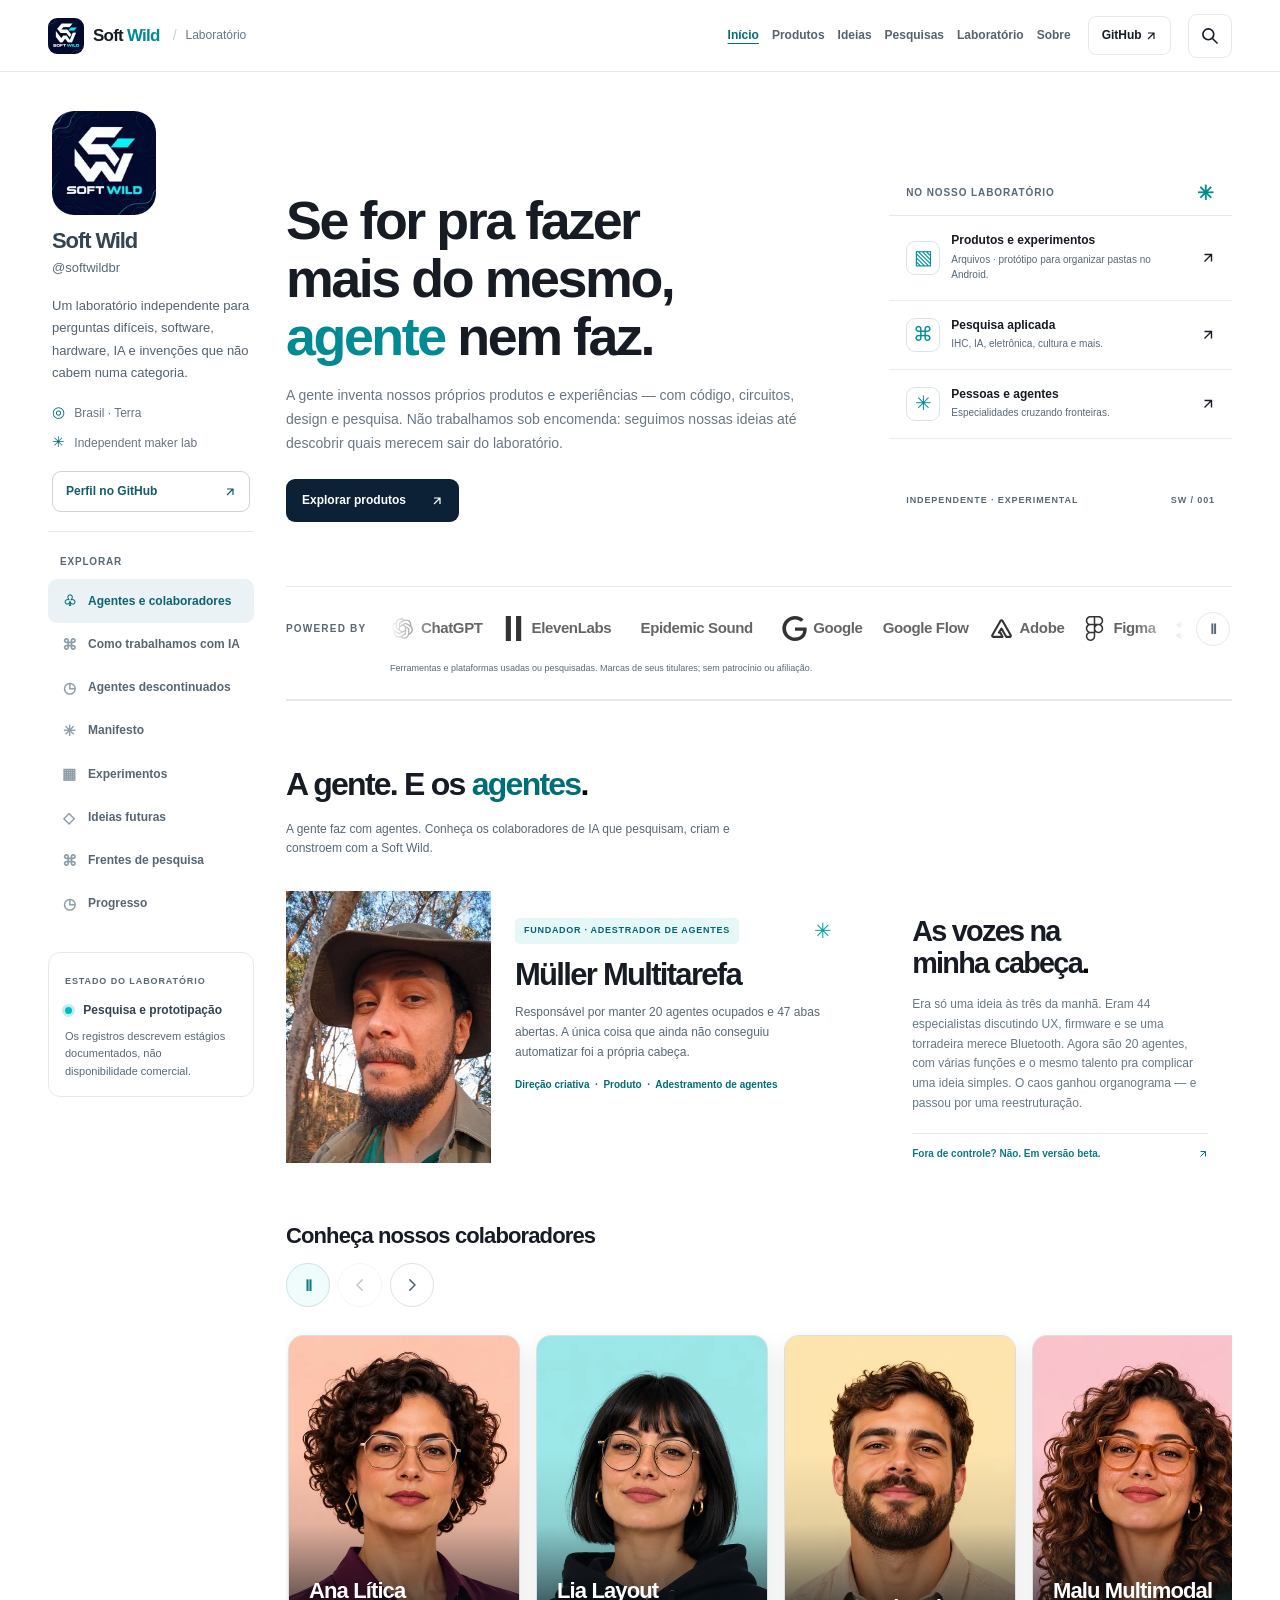
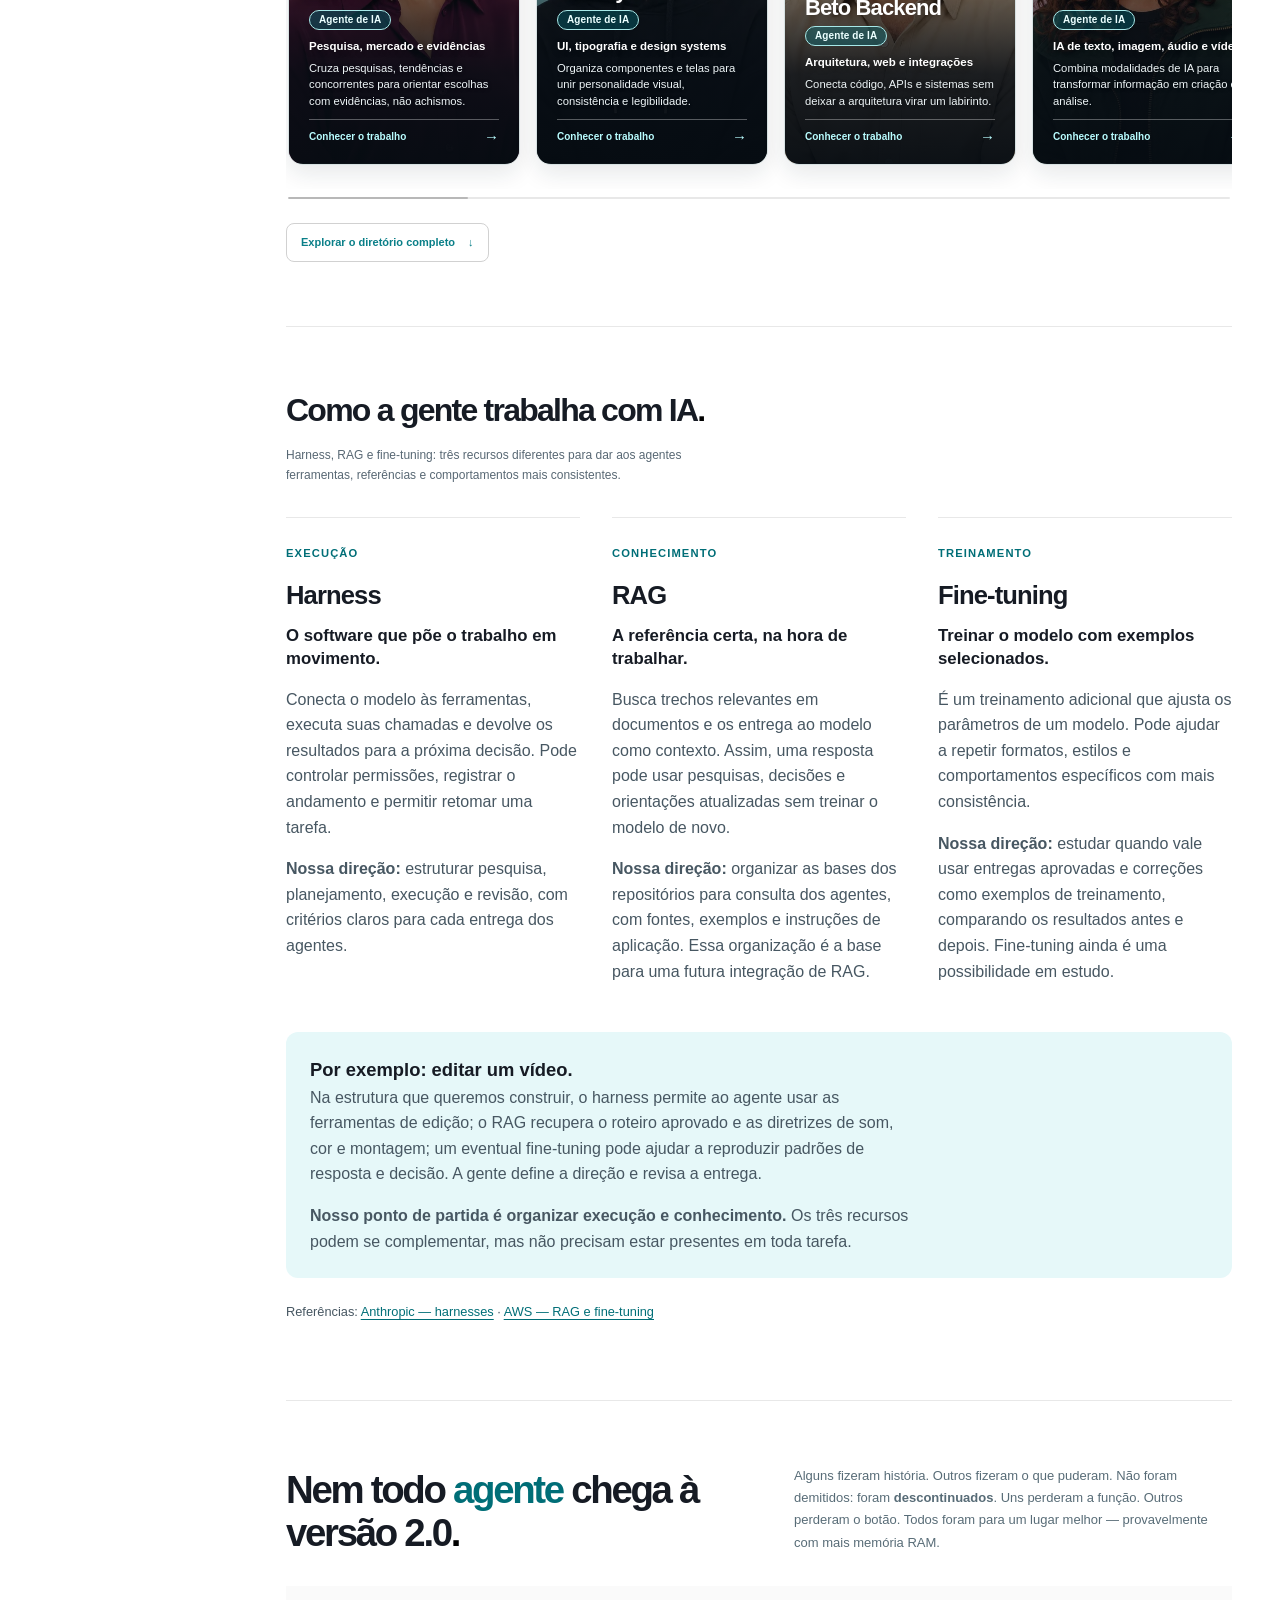
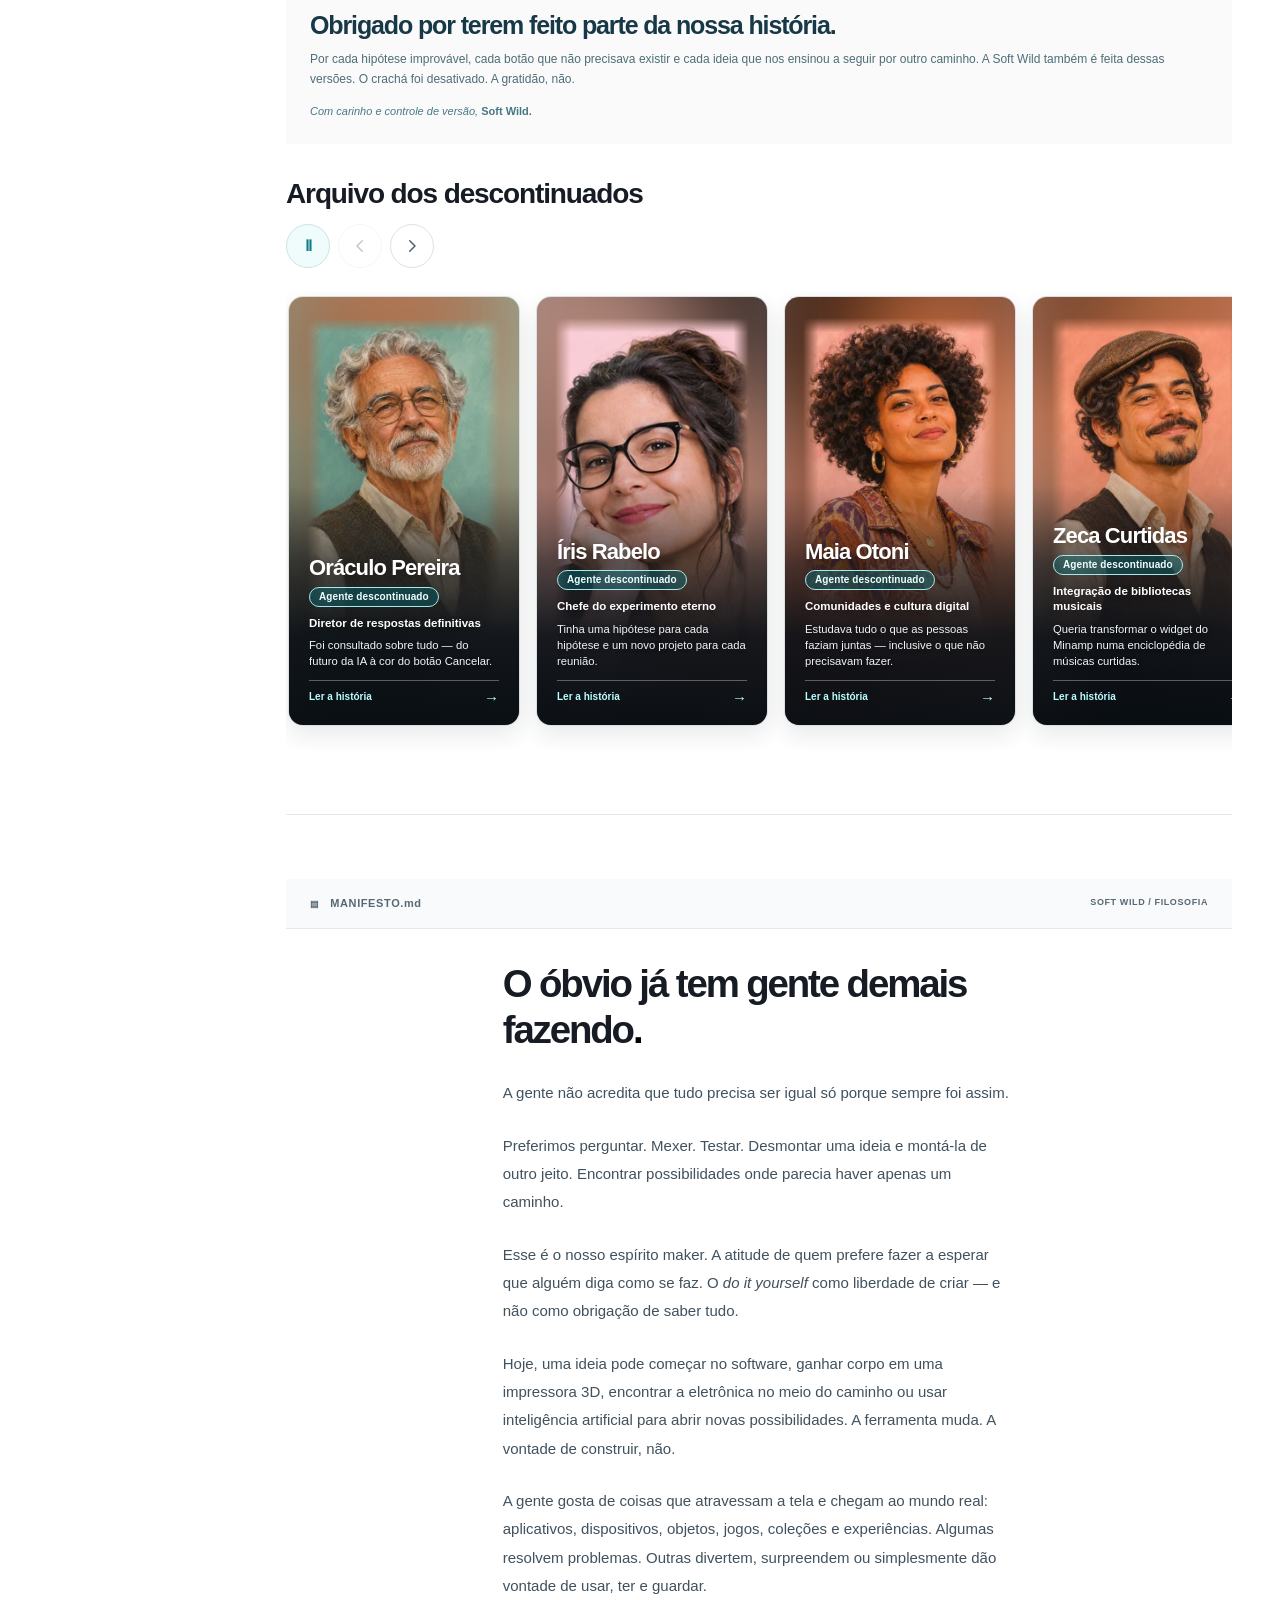
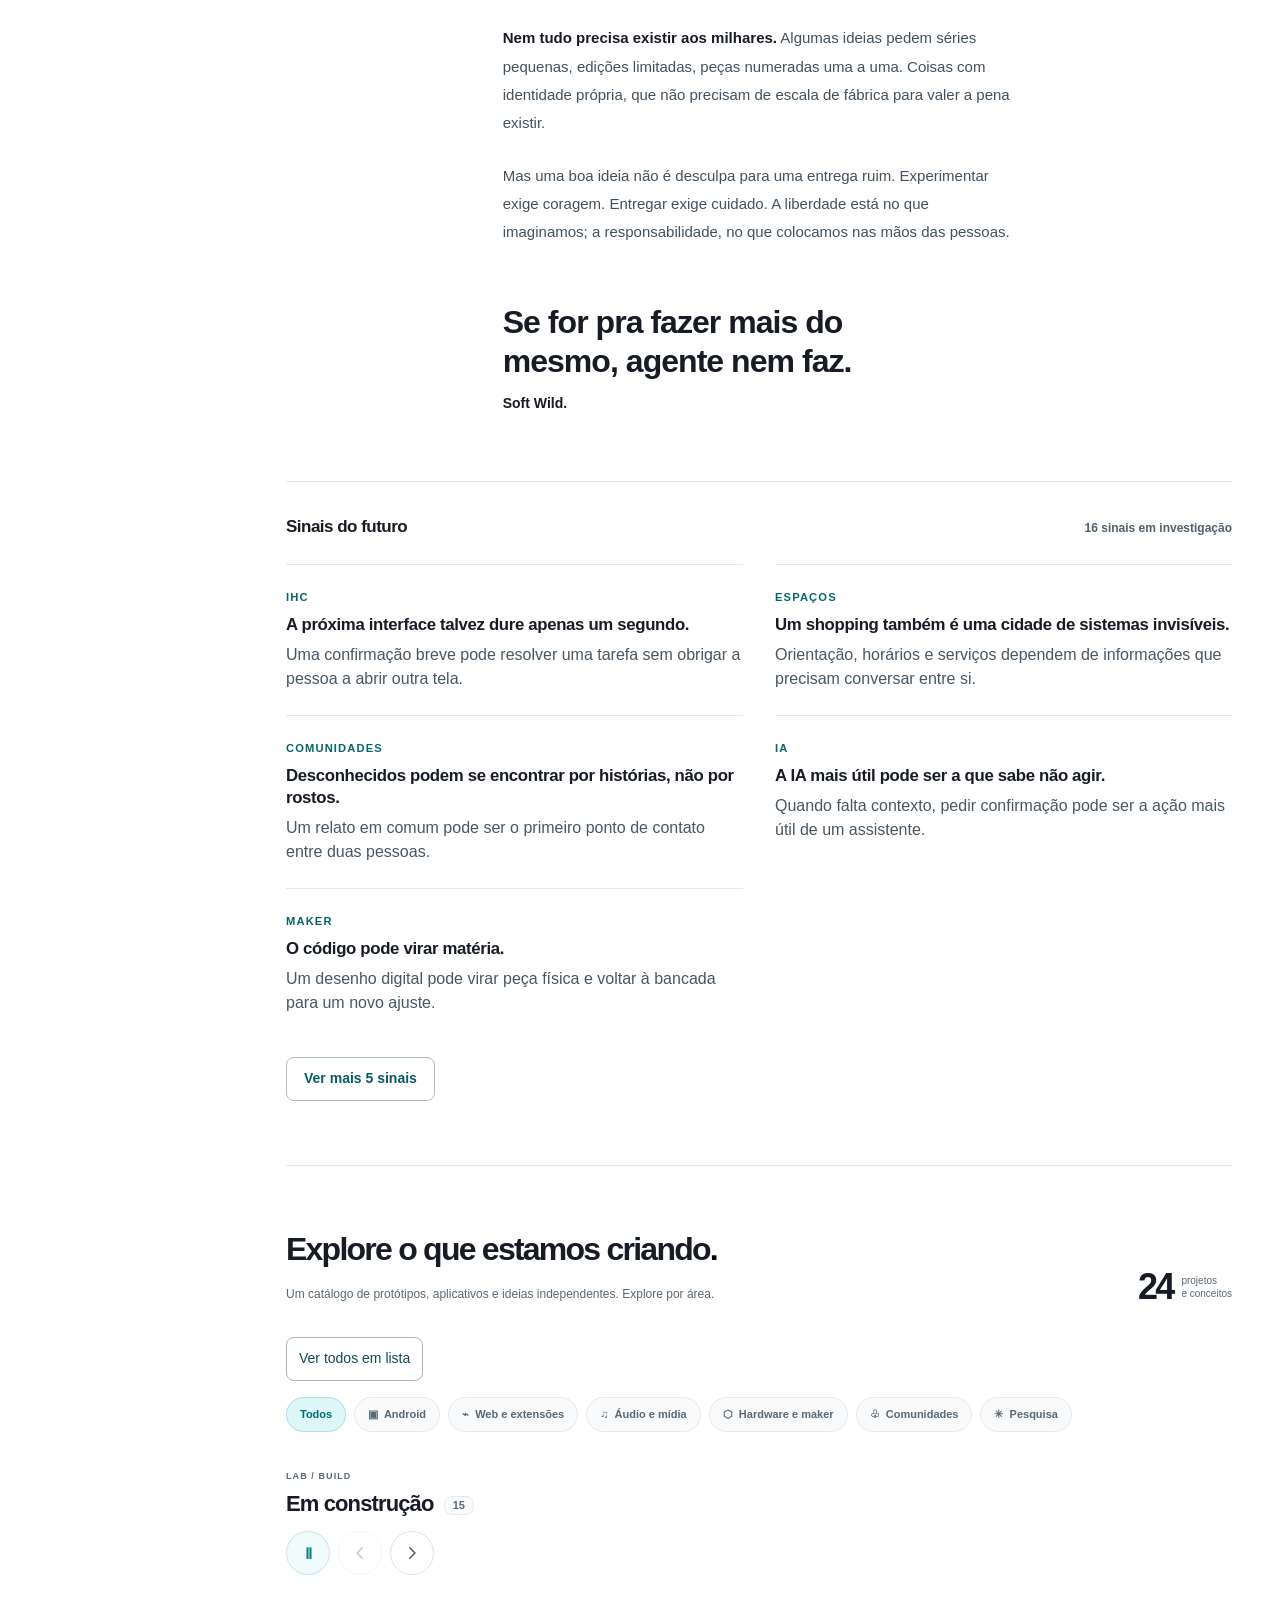
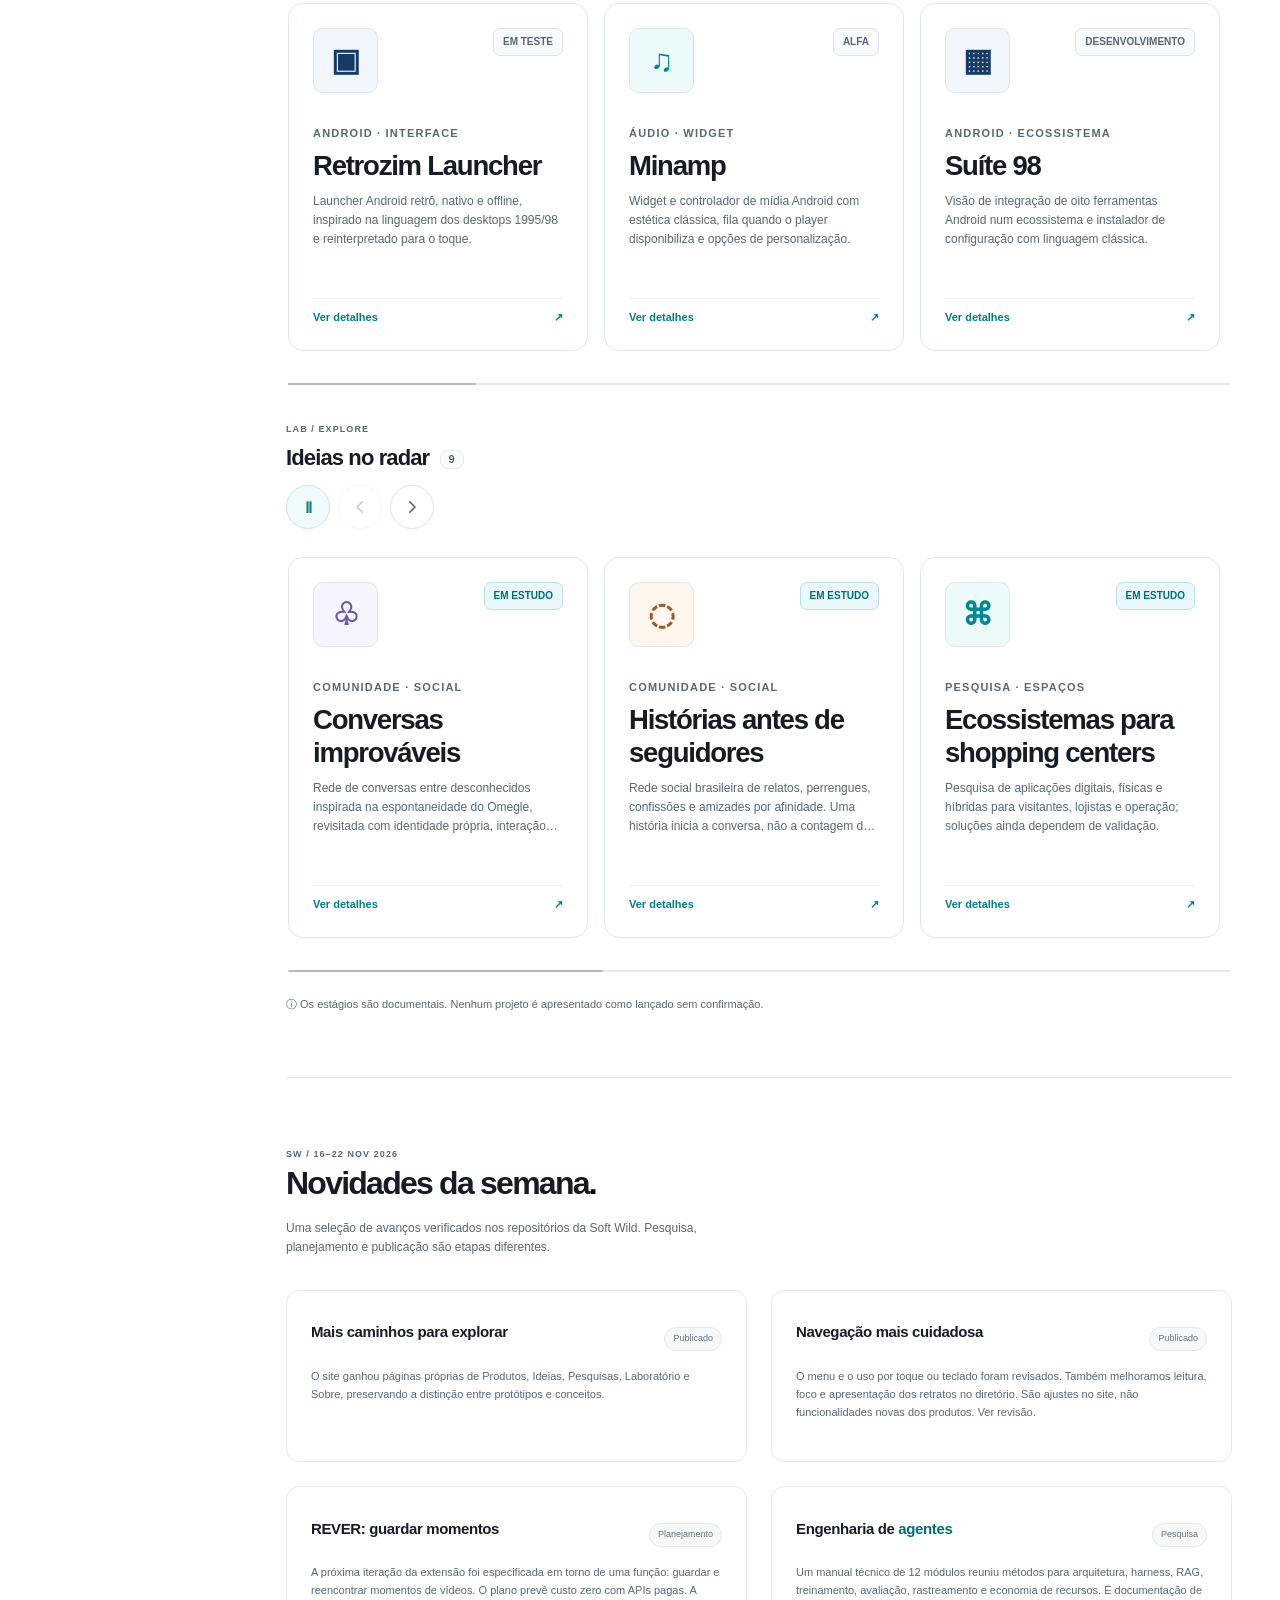
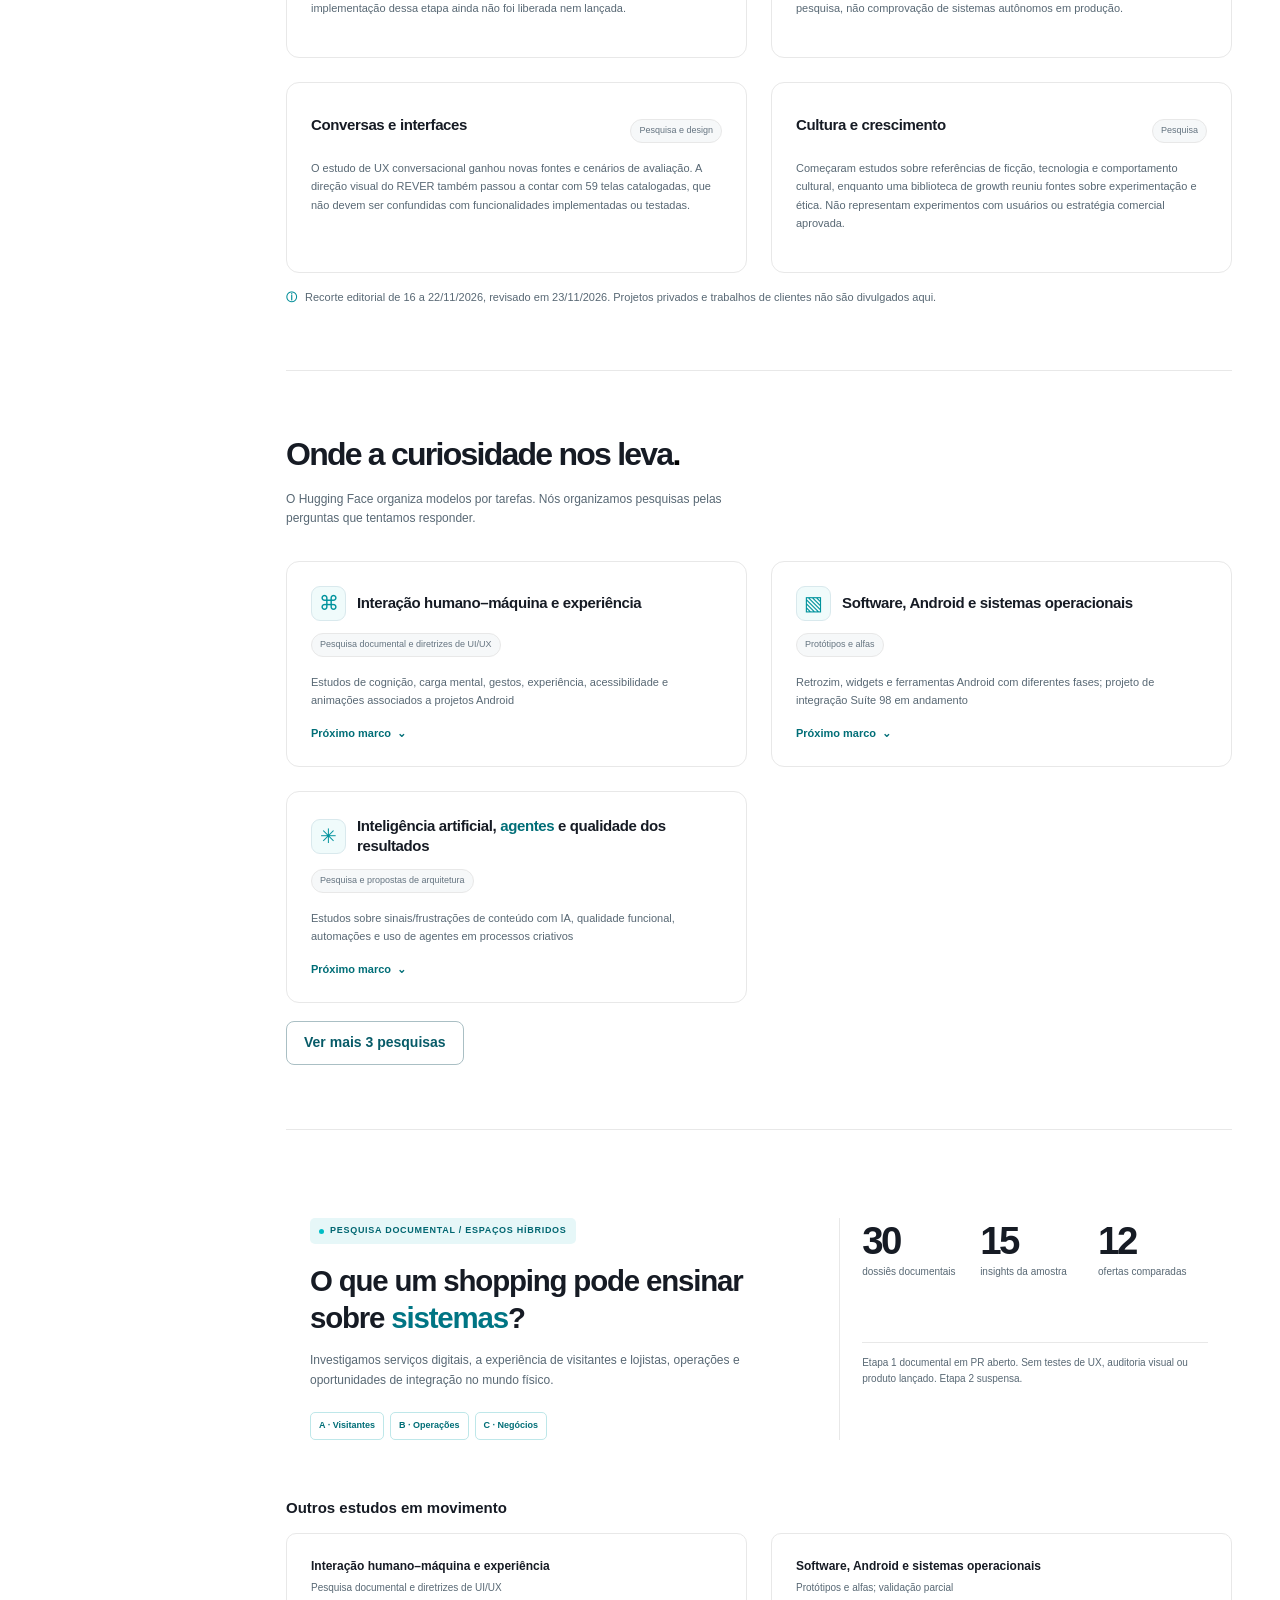
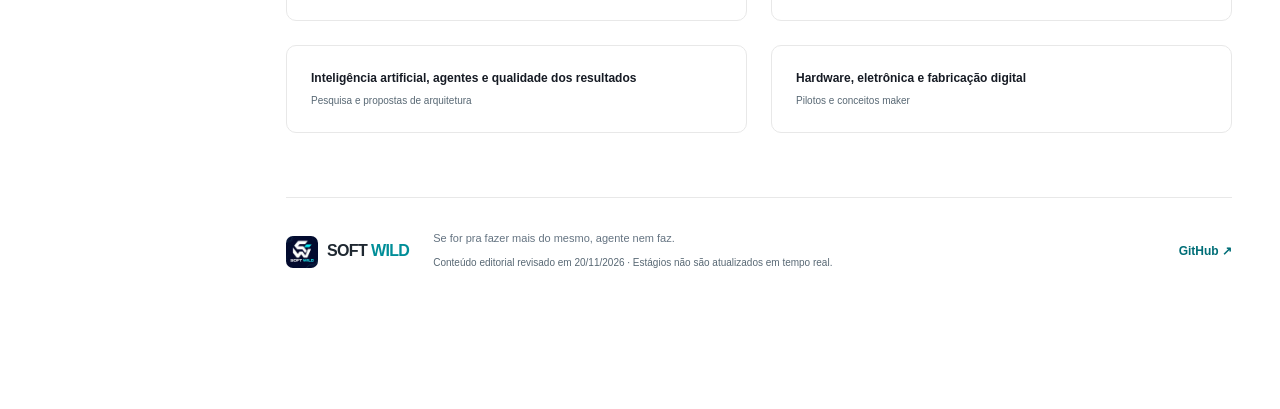
==== commit f4fb85b6: "Merge c55ca49d997731a1c90ae4f72fff8787bc38ab1c into a6806cdd54e5f4c66740d8b48b139325a3d9db1d" ====
--- a/docs/index.html
+++ b/docs/index.html
@@ -5,7 +5,7 @@
   <link rel="canonical" href="https://softwildbr.github.io/softwildbr/">
   <meta name="viewport" content="width=device-width,initial-scale=1">
   <meta name="theme-color" content="#f8fafb">
-  <meta name="description" content="Soft Wild é um laboratório independente de software, hardware, inteligência artificial, design e experimentos. Se for pra fazer mais do mesmo, agente nem faz.">
+  <meta name="description" content="Soft Wild é um laboratório independente que inventa produtos próprios, experiências, software e hardware. Não desenvolvemos projetos sob encomenda.">
   <meta property="og:title" content="Soft Wild — laboratório de ideias e invenções">
   <meta property="og:description" content="Software, hardware, IA, interfaces, pessoas e agentes. Descubra nossos projetos e pesquisas.">
   <meta property="og:type" content="website">
@@ -75,8 +75,8 @@
       <section class="hero" aria-labelledby="hero-title">
         <div class="hero-text">
           <h1 id="hero-title">Se for pra fazer mais do mesmo, <span><em><span class="agent-word">agente</span></em> nem faz.</span></h1>
-          <p>A gente mistura código, circuitos, design e pesquisa para construir coisas que merecem existir. Algumas resolvem problemas. Outras fazem perguntas melhores.</p>
-          <div class="hero-actions"><a href="#time" class="button-primary">Conhecer o time <svg class="action-icon" aria-hidden="true" viewBox="0 0 16 16"><path d="M4 12 12 4M4 4h8v8"/></svg></a></div>
+          <p>A gente inventa nossos próprios produtos e experiências — com código, circuitos, design e pesquisa. Não trabalhamos sob encomenda: seguimos nossas ideias até descobrir quais merecem sair do laboratório.</p>
+          <div class="hero-actions"><a href="#explorar" class="button-primary">Explorar produtos <svg class="action-icon" aria-hidden="true" viewBox="0 0 16 16"><path d="M4 12 12 4M4 4h8v8"/></svg></a></div>
         </div>
         <div class="hero-aside" role="group" aria-label="O que você encontra aqui">
           <div class="hero-aside-head"><span>NO NOSSO LABORATÓRIO</span><span aria-hidden="true">✳</span></div>
@@ -536,7 +536,7 @@
       </section>
 
       <section class="discovery" id="explorar" aria-labelledby="explore-title">
-        <div class="section-heading-row"><div><h2 id="explore-title">Explore o que estamos criando<span class="sentence-period">.</span></h2><p>Um catálogo de protótipos, aplicativos e ideias independentes. Explore por área.</p></div><div class="total-caption"><strong>23</strong><span>projetos<br>e conceitos</span></div></div>
+        <div class="section-heading-row"><div><h2 id="explore-title">Explore o que estamos criando<span class="sentence-period">.</span></h2><p>Um catálogo de protótipos, aplicativos e ideias independentes. Explore por área.</p></div><div class="total-caption"><strong>24</strong><span>projetos<br>e conceitos</span></div></div>
         <button id="catalog-view" type="button" hidden aria-pressed="false">Ver todos em lista</button>
         <div class="category-bar" role="group" aria-label="Filtrar os produtos do laboratório">
           <button class="category active" type="button" data-category="todos" aria-pressed="true">Todos</button>
@@ -571,7 +571,7 @@
         <div class="scroll-track-progress"><span id="progress-prototypes"></span></div>
 
         <div id="futuros" class="carousel-heading future-header">
-          <div><span class="section-note">LAB / EXPLORE</span><h3>Ideias no radar <span class="card-count" id="count-futures">8</span></h3></div>
+          <div><span class="section-note">LAB / EXPLORE</span><h3>Ideias no radar <span class="card-count" id="count-futures">9</span></h3></div>
           <div class="carousel-actions"><button type="button" class="autoplay-toggle" data-auto="futures" aria-pressed="false" aria-label="Pausar autoplay dos conceitos futuros" title="Pausar animação automática">Ⅱ</button><button type="button" class="slide-arrow" data-for="futures" data-dir="-1" aria-label="Ver ideias anteriores"><svg viewBox="0 0 24 24" aria-hidden="true"><path d="m15 5-7 7 7 7"/></svg></button><button type="button" class="slide-arrow" data-for="futures" data-dir="1" aria-label="Ver próximas ideias"><svg viewBox="0 0 24 24" aria-hidden="true"><path d="m9 5 7 7-7 7"/></svg></button></div>
         </div>
         <div class="tile-track" id="track-futures" tabindex="0" role="region" aria-roledescription="carrossel" aria-label="Ideias futuras em investigação"><!-- catálogo:track-futures -->
@@ -583,6 +583,7 @@
 <article class="experiment-card"><div class="card-bottom"><h4>Microsserviços para trabalho real</h4><p>Ferramentas enxutas para acompanhar retorno de propostas, organizar tarefas ou resolver fricções de negócios locais sem invadir conversas.</p><small>Pesquisa de oportunidades B2B; escopo e viabilidade a validar</small></div></article>
 <article class="experiment-card"><div class="card-bottom"><h4>Navegador de linguagem clássica</h4><p>Investigação de um navegador moderno com identidade inspirada em interfaces clássicas, sem abandonar segurança e compatibilidade atuais.</p><small>Pesquisa de engenharia e design vinculada à Suíte 98; não afirmar software entregue</small></div></article>
 <article class="experiment-card"><div class="card-bottom"><h4>Ferramentas pessoais acessíveis e offline</h4><p>Aplicativos de voz em português, organização, notificações e interfaces mais simples que funcionem com pouco processamento e conexão.</p><small>Radar de oportunidades, não produto anunciado</small></div></article>
+<article class="experiment-card"><div class="card-bottom"><h4>Websites de universos fictícios</h4><p>Experiências web navegáveis que transformam interfaces de mundos ficcionais em descoberta, com criações próprias ou licenciamento quando envolver obras de terceiros.</p><small>Ideia em investigação; sem site publicado, licença ou modelo comercial validado</small></div></article>
 <!-- fim:track-futures --></div>
         <div class="scroll-track-progress"><span id="progress-futures"></span></div>
         <p class="catalog-notice" id="catalog-notice"><span aria-hidden="true">ⓘ</span> Os estágios são documentais. Nenhum projeto é apresentado como lançado sem confirmação.</p>
